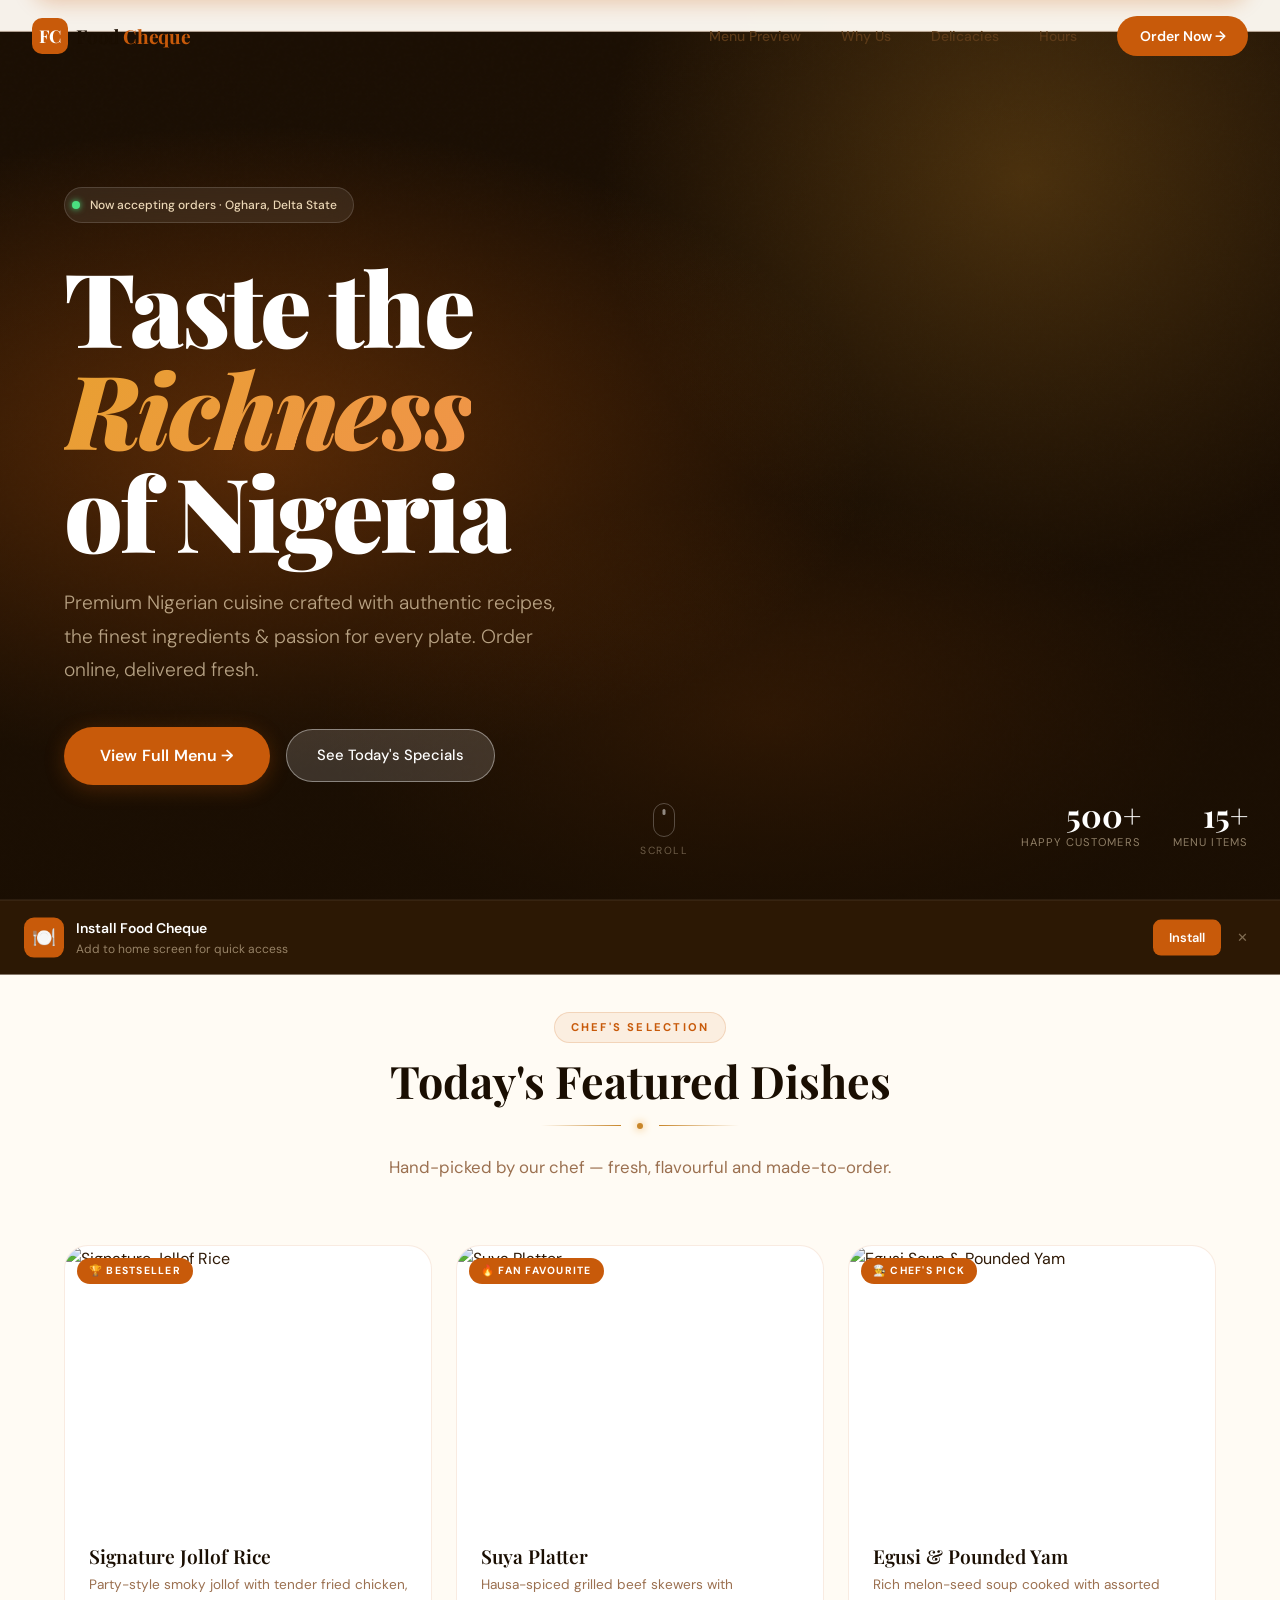
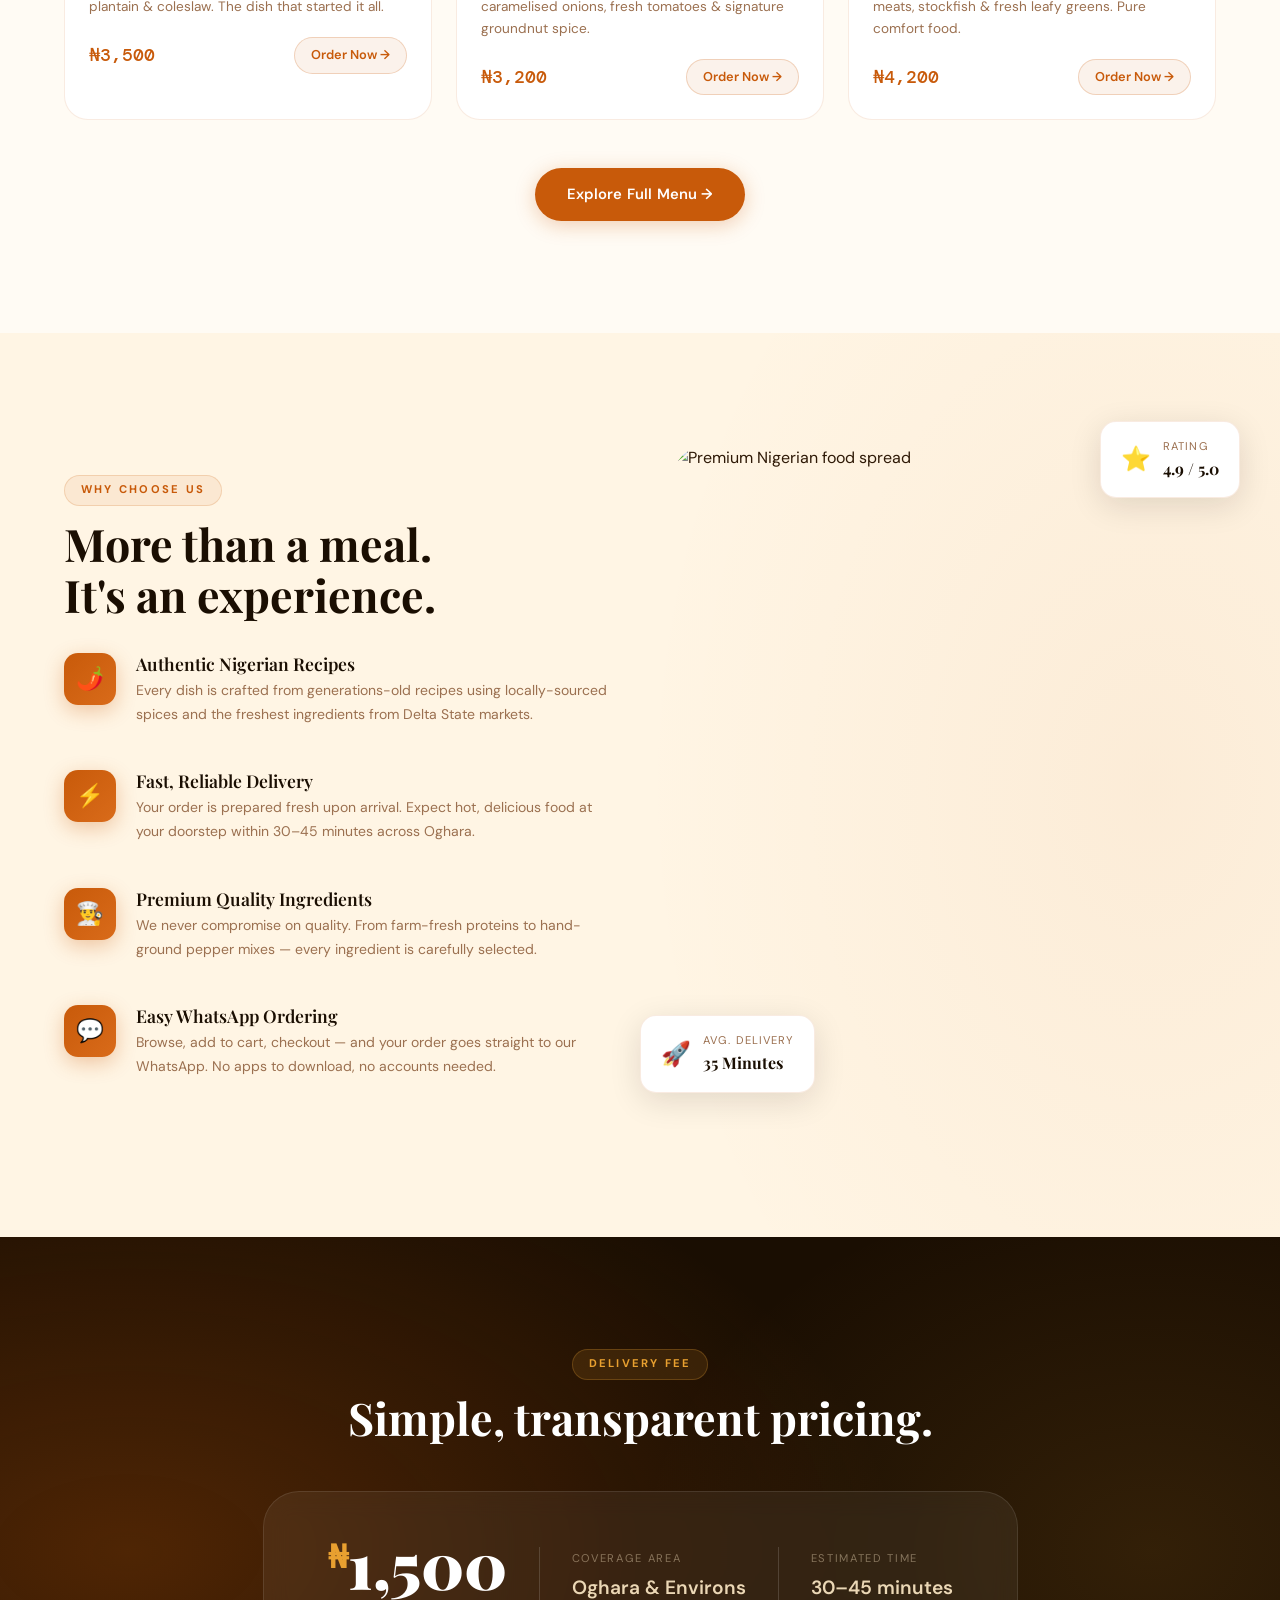
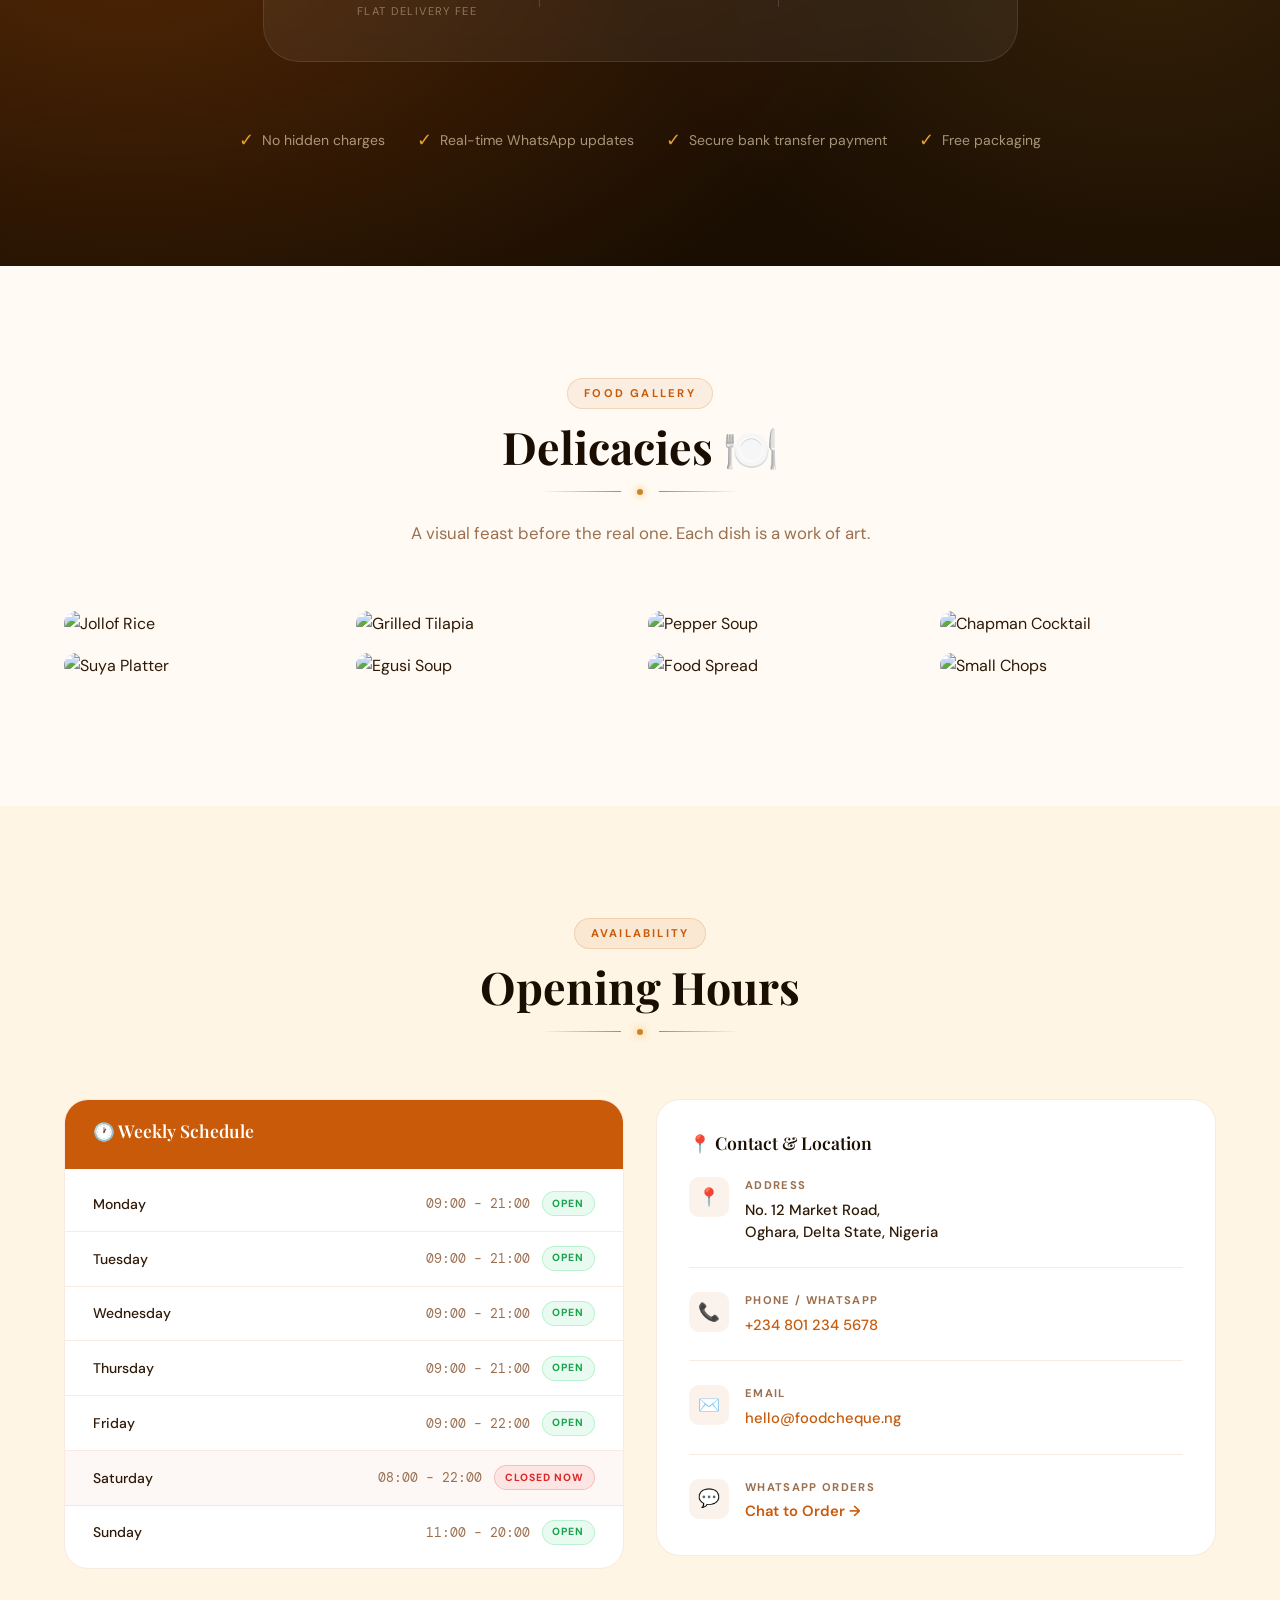
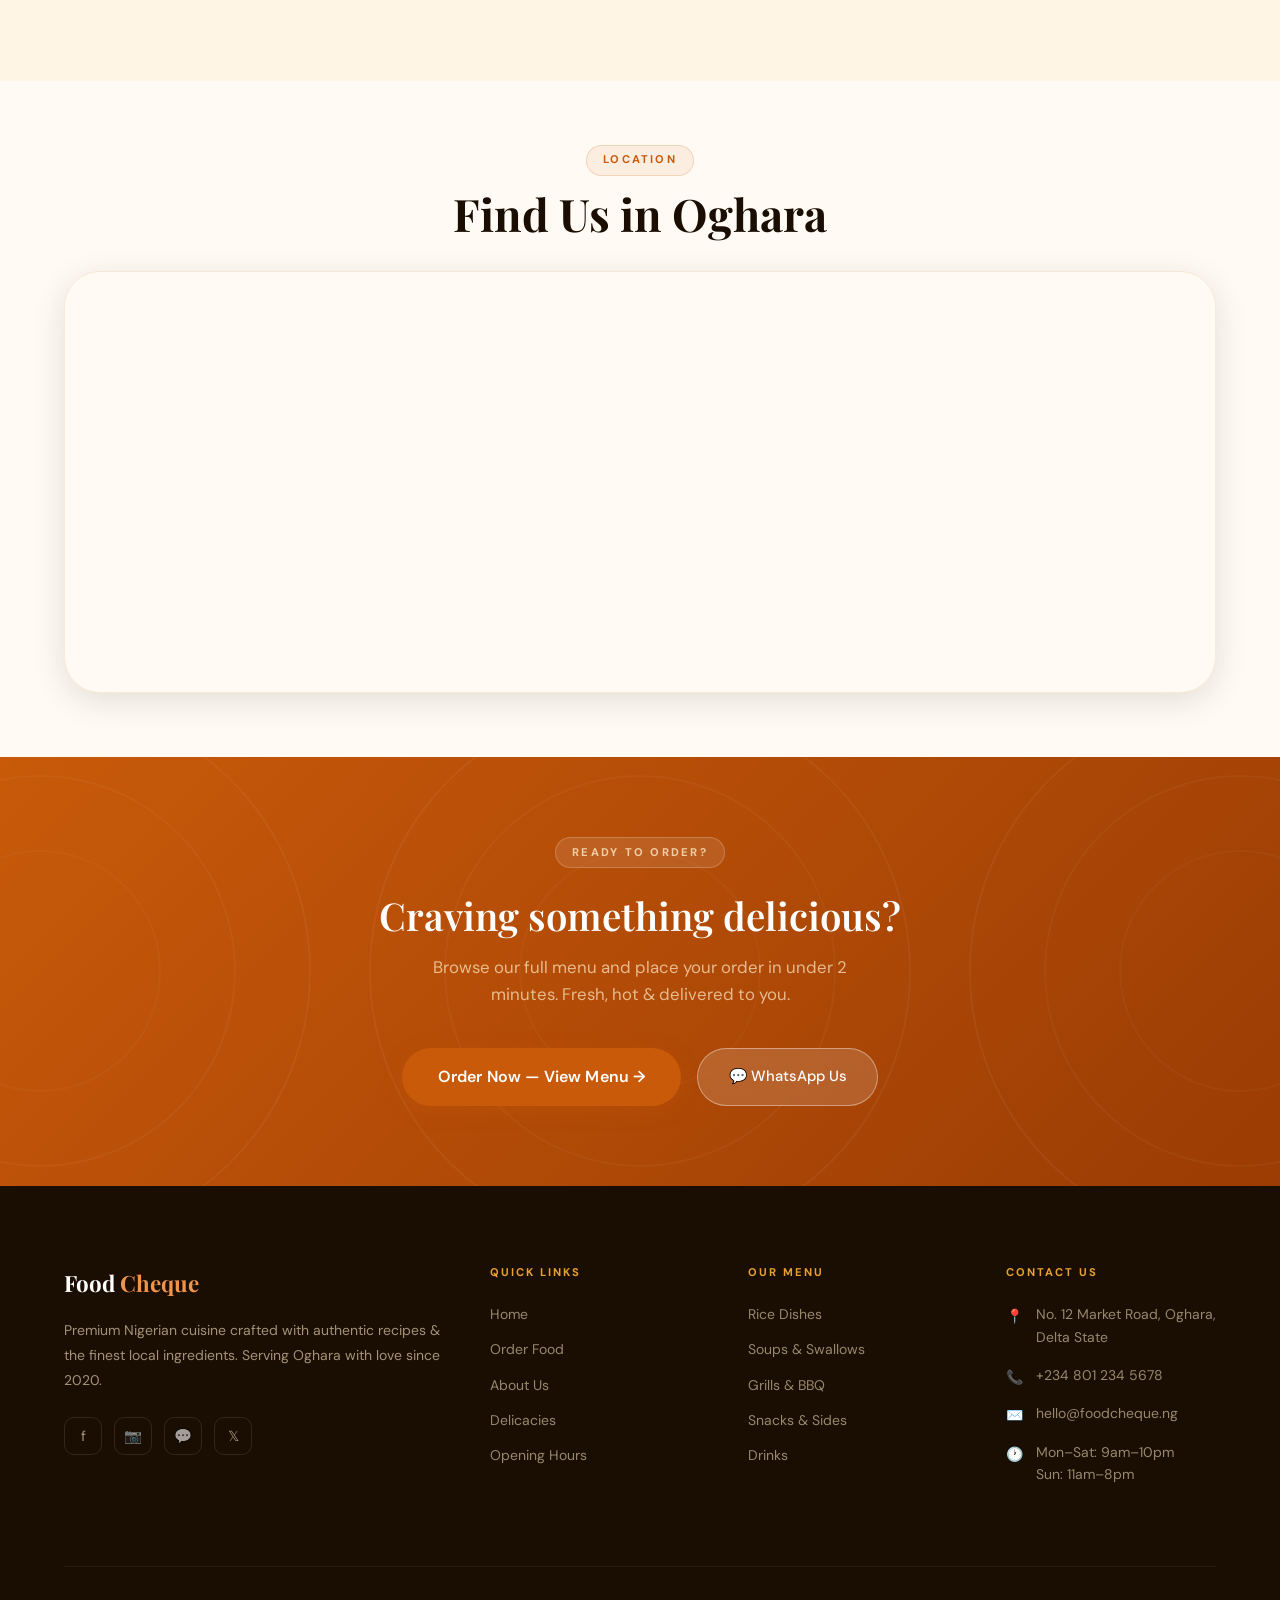
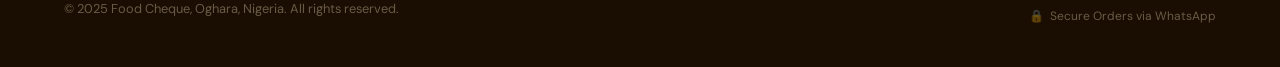
==== index.html @ d6837b49 "first commit" ====
<!DOCTYPE html>
<html lang="en">
<head>
  <meta charset="UTF-8" />
  <meta name="viewport" content="width=device-width, initial-scale=1.0" />
  <title>Food Cheque — Premium Nigerian Cuisine · Oghara</title>
  <meta name="description" content="Experience the finest Nigerian cuisine in Oghara. Order online and enjoy premium jollof rice, grilled tilapia, egusi soup & more delivered to your door." />
  <meta name="theme-color" content="#C85A0A" />
  <meta name="apple-mobile-web-app-capable" content="yes" />
  <meta name="apple-mobile-web-app-status-bar-style" content="black-translucent" />
  <meta name="apple-mobile-web-app-title" content="Food Cheque" />
  <link rel="apple-touch-icon" href="icons/icon-192.png" />
  <link rel="manifest" href="manifest.json" />

  <!-- Open Graph -->
  <meta property="og:title" content="Food Cheque — Premium Nigerian Cuisine" />
  <meta property="og:description" content="Oghara's finest restaurant. Premium meals, fast delivery." />
  <meta property="og:type" content="website" />
  <meta property="og:image" content="https://images.unsplash.com/photo-1604329760661-e71dc83f8f26?w=1200&q=80" />

  <!-- Bootstrap 5 -->
  <link rel="stylesheet" href="https://cdn.jsdelivr.net/npm/bootstrap@5.3.3/dist/css/bootstrap.min.css" />
  <!-- Custom Styles -->
  <link rel="stylesheet" href="css/style.css" />
</head>
<body>

<!-- ── Navigation ──────────────────────────────────────── -->
<nav class="navbar-fc" role="navigation" aria-label="Main navigation">
  <a href="index.html" class="nav-brand" aria-label="Food Cheque Home">
    <div class="nav-logo-mark">FC</div>
    <span class="nav-logo-text">Food <span>Cheque</span></span>
  </a>

  <div class="nav-links">
    <a href="#featured">Menu Preview</a>
    <a href="#why">Why Us</a>
    <a href="#delicacies">Delicacies</a>
    <a href="#hours">Hours</a>
    <a href="menu.html" class="nav-cta">Order Now →</a>
  </div>

  <button class="nav-toggle" id="navToggle" aria-label="Toggle menu" aria-expanded="false">
    <span></span><span></span><span></span>
  </button>
</nav>

<!-- Mobile Nav -->
<div class="nav-mobile" id="navMobile">
  <a href="#featured">Menu Preview</a>
  <a href="#why">Why Food Cheque</a>
  <a href="#delicacies">Delicacies</a>
  <a href="#hours">Hours & Contact</a>
  <a href="#map">Find Us</a>
  <a href="menu.html" class="btn-primary" style="text-align:center;justify-content:center;">Order Now →</a>
</div>

<!-- ── HERO ─────────────────────────────────────────────── -->
<header class="hero" id="hero" role="banner">
  <div class="hero-canvas">
    <div class="mesh-gradient"></div>
    <div class="hero-grain"></div>
    <div class="hero-overlay"></div>
  </div>

  <div class="hero-content container-fc" style="width:100%;">
    <span class="hero-badge">
      <span class="hero-badge-dot"></span>
      Now accepting orders · Oghara, Delta State
    </span>

    <h1 class="hero-title">
      Taste the<br />
      <em class="highlight">Richness</em><br />
      of Nigeria
    </h1>

    <p class="hero-subtitle">
      Premium Nigerian cuisine crafted with authentic recipes,
      the finest ingredients & passion for every plate.
      Order online, delivered fresh.
    </p>

    <div class="hero-actions">
      <a href="menu.html" class="btn-primary" style="font-size:1rem;padding:1rem 2.25rem;">
        View Full Menu →
      </a>
      <a href="#featured" class="btn-ghost">
        See Today's Specials
      </a>
    </div>
  </div>

  <div class="hero-stats">
    <div class="hero-stat">
      <div class="hero-stat-num">500+</div>
      <div class="hero-stat-label">Happy Customers</div>
    </div>
    <div class="hero-stat">
      <div class="hero-stat-num">15+</div>
      <div class="hero-stat-label">Menu Items</div>
    </div>
  </div>

  <div class="hero-scroll-indicator">
    <div class="scroll-mouse"></div>
    <span>Scroll</span>
  </div>
</header>

<!-- ── FEATURED MEALS ────────────────────────────────────── -->
<section class="section featured-section" id="featured">
  <div class="container-fc">
    <div class="section-header">
      <span class="section-label reveal">Chef's Selection</span>
      <h2 class="section-title reveal reveal-delay-1">Today's Featured Dishes</h2>
      <div class="ornament-divider reveal reveal-delay-2"><div class="ornament-dot"></div></div>
      <p class="section-subtitle reveal reveal-delay-3">Hand-picked by our chef — fresh, flavourful and made-to-order.</p>
    </div>

    <div class="featured-grid">
      <!-- Card 1 -->
      <article class="featured-card reveal">
        <div class="featured-img-wrap">
          <img src="https://images.unsplash.com/photo-1604329760661-e71dc83f8f26?w=700&q=80"
               alt="Signature Jollof Rice" loading="lazy" />
          <span class="featured-badge">🏆 Bestseller</span>
        </div>
        <div class="featured-content">
          <h3 class="featured-name">Signature Jollof Rice</h3>
          <p class="featured-desc">Party-style smoky jollof with tender fried chicken, plantain & coleslaw. The dish that started it all.</p>
          <div class="featured-footer">
            <span class="featured-price">₦3,500</span>
            <a href="menu.html" class="featured-order-btn">Order Now →</a>
          </div>
        </div>
      </article>

      <!-- Card 2 -->
      <article class="featured-card reveal reveal-delay-1">
        <div class="featured-img-wrap">
          <img src="https://images.unsplash.com/photo-1555939594-58d7cb561ad1?w=700&q=80"
               alt="Suya Platter" loading="lazy" />
          <span class="featured-badge">🔥 Fan Favourite</span>
        </div>
        <div class="featured-content">
          <h3 class="featured-name">Suya Platter</h3>
          <p class="featured-desc">Hausa-spiced grilled beef skewers with caramelised onions, fresh tomatoes & signature groundnut spice.</p>
          <div class="featured-footer">
            <span class="featured-price">₦3,200</span>
            <a href="menu.html" class="featured-order-btn">Order Now →</a>
          </div>
        </div>
      </article>

      <!-- Card 3 -->
      <article class="featured-card reveal reveal-delay-2">
        <div class="featured-img-wrap">
          <img src="https://images.unsplash.com/photo-1547592166-23ac45744acd?w=700&q=80"
               alt="Egusi Soup & Pounded Yam" loading="lazy" />
          <span class="featured-badge">👨‍🍳 Chef's Pick</span>
        </div>
        <div class="featured-content">
          <h3 class="featured-name">Egusi & Pounded Yam</h3>
          <p class="featured-desc">Rich melon-seed soup cooked with assorted meats, stockfish & fresh leafy greens. Pure comfort food.</p>
          <div class="featured-footer">
            <span class="featured-price">₦4,200</span>
            <a href="menu.html" class="featured-order-btn">Order Now →</a>
          </div>
        </div>
      </article>
    </div>

    <div class="text-center mt-5 reveal">
      <a href="menu.html" class="btn-primary">
        Explore Full Menu →
      </a>
    </div>
  </div>
</section>

<!-- ── WHY FOOD CHEQUE ────────────────────────────────────── -->
<section class="section why-section" id="why">
  <div class="container-fc">
    <div class="why-grid">
      <div>
        <span class="section-label reveal">Why Choose Us</span>
        <h2 class="section-title reveal reveal-delay-1" style="text-align:left;margin-bottom:2rem;">
          More than a meal.<br />It's an experience.
        </h2>

        <div class="why-features">
          <div class="why-feature reveal reveal-delay-1">
            <div class="why-icon-wrap">🌶️</div>
            <div class="why-feature-content">
              <h4>Authentic Nigerian Recipes</h4>
              <p>Every dish is crafted from generations-old recipes using locally-sourced spices and the freshest ingredients from Delta State markets.</p>
            </div>
          </div>

          <div class="why-feature reveal reveal-delay-2">
            <div class="why-icon-wrap">⚡</div>
            <div class="why-feature-content">
              <h4>Fast, Reliable Delivery</h4>
              <p>Your order is prepared fresh upon arrival. Expect hot, delicious food at your doorstep within 30–45 minutes across Oghara.</p>
            </div>
          </div>

          <div class="why-feature reveal reveal-delay-3">
            <div class="why-icon-wrap">👨‍🍳</div>
            <div class="why-feature-content">
              <h4>Premium Quality Ingredients</h4>
              <p>We never compromise on quality. From farm-fresh proteins to hand-ground pepper mixes — every ingredient is carefully selected.</p>
            </div>
          </div>

          <div class="why-feature reveal reveal-delay-4">
            <div class="why-icon-wrap">💬</div>
            <div class="why-feature-content">
              <h4>Easy WhatsApp Ordering</h4>
              <p>Browse, add to cart, checkout — and your order goes straight to our WhatsApp. No apps to download, no accounts needed.</p>
            </div>
          </div>
        </div>
      </div>

      <div class="why-visual reveal reveal-delay-2">
        <div class="why-main-img">
          <img src="https://images.unsplash.com/photo-1567620905732-2d1ec7ab7445?w=700&q=80"
               alt="Premium Nigerian food spread" loading="lazy" />
        </div>
        <div class="why-float-card why-float-card-1">
          <div class="wfc-emoji">⭐</div>
          <div>
            <div class="wfc-label">Rating</div>
            <div class="wfc-value">4.9 / 5.0</div>
          </div>
        </div>
        <div class="why-float-card why-float-card-2">
          <div class="wfc-emoji">🚀</div>
          <div>
            <div class="wfc-label">Avg. Delivery</div>
            <div class="wfc-value">35 Minutes</div>
          </div>
        </div>
      </div>
    </div>
  </div>
</section>

<!-- ── DELIVERY INFO ──────────────────────────────────────── -->
<section class="section delivery-section" id="delivery">
  <div class="container-fc delivery-inner">
    <span class="section-label reveal" style="color:var(--amber);background:rgba(232,160,48,0.12);border-color:rgba(232,160,48,0.25);">Delivery Fee</span>
    <h2 class="section-title reveal reveal-delay-1" style="color:white;text-align:center;">Simple, transparent pricing.</h2>

    <div class="delivery-price-display reveal reveal-delay-2">
      <div>
        <div class="delivery-amount"><span>₦</span>1,500</div>
        <div style="font-size:0.7rem;color:rgba(255,235,200,0.4);letter-spacing:0.12em;text-transform:uppercase;margin-top:0.4rem;">Flat Delivery Fee</div>
      </div>
      <div class="delivery-divider"></div>
      <div class="delivery-info-text">
        <div class="d-label">Coverage Area</div>
        <div class="d-value">Oghara & Environs</div>
      </div>
      <div class="delivery-divider"></div>
      <div class="delivery-info-text">
        <div class="d-label">Estimated Time</div>
        <div class="d-value">30–45 minutes</div>
      </div>
    </div>

    <div class="delivery-perks reveal reveal-delay-3">
      <div class="delivery-perk"><span class="delivery-perk-icon">✓</span> No hidden charges</div>
      <div class="delivery-perk"><span class="delivery-perk-icon">✓</span> Real-time WhatsApp updates</div>
      <div class="delivery-perk"><span class="delivery-perk-icon">✓</span> Secure bank transfer payment</div>
      <div class="delivery-perk"><span class="delivery-perk-icon">✓</span> Free packaging</div>
    </div>
  </div>
</section>

<!-- ── DELICACIES (Gallery) ───────────────────────────────── -->
<section class="section gallery-section" id="delicacies">
  <div class="container-fc">
    <div class="section-header">
      <span class="section-label reveal">Food Gallery</span>
      <h2 class="section-title reveal reveal-delay-1">Delicacies 🍽️</h2>
      <div class="ornament-divider reveal reveal-delay-2"><div class="ornament-dot"></div></div>
      <p class="section-subtitle reveal reveal-delay-3">A visual feast before the real one. Each dish is a work of art.</p>
    </div>

    <div class="gallery-masonry reveal">
      <div class="gallery-item">
        <img src="https://images.unsplash.com/photo-1604329760661-e71dc83f8f26?w=500&q=80"
             alt="Jollof Rice" loading="lazy" />
        <div class="gallery-overlay"><span class="gallery-item-label">Jollof Rice</span></div>
      </div>
      <div class="gallery-item">
        <img src="https://images.unsplash.com/photo-1555939594-58d7cb561ad1?w=500&q=80"
             alt="Suya Platter" loading="lazy" />
        <div class="gallery-overlay"><span class="gallery-item-label">Suya Platter</span></div>
      </div>
      <div class="gallery-item">
        <img src="https://images.unsplash.com/photo-1519708227418-c8fd9a32b7a2?w=500&q=80"
             alt="Grilled Tilapia" loading="lazy" />
        <div class="gallery-overlay"><span class="gallery-item-label">Grilled Tilapia</span></div>
      </div>
      <div class="gallery-item">
        <img src="https://images.unsplash.com/photo-1547592166-23ac45744acd?w=500&q=80"
             alt="Egusi Soup" loading="lazy" />
        <div class="gallery-overlay"><span class="gallery-item-label">Egusi Soup</span></div>
      </div>
      <div class="gallery-item">
        <img src="https://images.unsplash.com/photo-1504674900247-0877df9cc836?w=500&q=80"
             alt="Pepper Soup" loading="lazy" />
        <div class="gallery-overlay"><span class="gallery-item-label">Catfish Pepper Soup</span></div>
      </div>
      <div class="gallery-item">
        <img src="https://images.unsplash.com/photo-1567620905732-2d1ec7ab7445?w=500&q=80"
             alt="Food Spread" loading="lazy" />
        <div class="gallery-overlay"><span class="gallery-item-label">Feast Spread</span></div>
      </div>
      <div class="gallery-item">
        <img src="https://images.unsplash.com/photo-1544145945-f90425340c7e?w=500&q=80"
             alt="Chapman Cocktail" loading="lazy" />
        <div class="gallery-overlay"><span class="gallery-item-label">Chapman Cocktail</span></div>
      </div>
      <div class="gallery-item">
        <img src="https://images.unsplash.com/photo-1601050690597-df0568f70950?w=500&q=80"
             alt="Small Chops" loading="lazy" />
        <div class="gallery-overlay"><span class="gallery-item-label">Small Chops Platter</span></div>
      </div>
    </div>
  </div>
</section>

<!-- ── HOURS & CONTACT ────────────────────────────────────── -->
<section class="section hours-section" id="hours">
  <div class="container-fc">
    <div class="section-header">
      <span class="section-label reveal">Availability</span>
      <h2 class="section-title reveal reveal-delay-1">Opening Hours</h2>
      <div class="ornament-divider reveal reveal-delay-2"><div class="ornament-dot"></div></div>
    </div>

    <div class="hours-grid">
      <div class="reveal">
        <div class="hours-card">
          <div class="hours-card-header">
            <h3 class="hours-card-title">🕐 Weekly Schedule</h3>
          </div>
          <div class="hours-list">
            <div class="hours-row" id="row-mon">
              <span class="hours-day">Monday</span>
              <div style="display:flex;gap:0.75rem;align-items:center;">
                <span class="hours-time">09:00 – 21:00</span>
                <span class="hours-badge">Open</span>
              </div>
            </div>
            <div class="hours-row" id="row-tue">
              <span class="hours-day">Tuesday</span>
              <div style="display:flex;gap:0.75rem;align-items:center;">
                <span class="hours-time">09:00 – 21:00</span>
                <span class="hours-badge">Open</span>
              </div>
            </div>
            <div class="hours-row" id="row-wed">
              <span class="hours-day">Wednesday</span>
              <div style="display:flex;gap:0.75rem;align-items:center;">
                <span class="hours-time">09:00 – 21:00</span>
                <span class="hours-badge">Open</span>
              </div>
            </div>
            <div class="hours-row" id="row-thu">
              <span class="hours-day">Thursday</span>
              <div style="display:flex;gap:0.75rem;align-items:center;">
                <span class="hours-time">09:00 – 21:00</span>
                <span class="hours-badge">Open</span>
              </div>
            </div>
            <div class="hours-row" id="row-fri">
              <span class="hours-day">Friday</span>
              <div style="display:flex;gap:0.75rem;align-items:center;">
                <span class="hours-time">09:00 – 22:00</span>
                <span class="hours-badge">Open</span>
              </div>
            </div>
            <div class="hours-row" id="row-sat">
              <span class="hours-day">Saturday</span>
              <div style="display:flex;gap:0.75rem;align-items:center;">
                <span class="hours-time">08:00 – 22:00</span>
                <span class="hours-badge">Open</span>
              </div>
            </div>
            <div class="hours-row" id="row-sun">
              <span class="hours-day">Sunday</span>
              <div style="display:flex;gap:0.75rem;align-items:center;">
                <span class="hours-time">11:00 – 20:00</span>
                <span class="hours-badge">Open</span>
              </div>
            </div>
          </div>
        </div>
      </div>

      <div class="reveal reveal-delay-1">
        <div class="contact-card">
          <h3 class="hours-card-title" style="font-family:var(--font-display);font-size:1.1rem;color:var(--dark);margin-bottom:1.5rem;">📍 Contact & Location</h3>

          <div class="contact-item">
            <div class="contact-icon">📍</div>
            <div>
              <div class="contact-label">Address</div>
              <div class="contact-value">No. 12 Market Road,<br />Oghara, Delta State, Nigeria</div>
            </div>
          </div>

          <div class="contact-item">
            <div class="contact-icon">📞</div>
            <div>
              <div class="contact-label">Phone / WhatsApp</div>
              <div class="contact-value">
                <a href="tel:+2348012345678" style="color:var(--primary);">+234 801 234 5678</a>
              </div>
            </div>
          </div>

          <div class="contact-item">
            <div class="contact-icon">✉️</div>
            <div>
              <div class="contact-label">Email</div>
              <div class="contact-value">
                <a href="mailto:hello@foodcheque.ng" style="color:var(--primary);">hello@foodcheque.ng</a>
              </div>
            </div>
          </div>

          <div class="contact-item">
            <div class="contact-icon">💬</div>
            <div>
              <div class="contact-label">WhatsApp Orders</div>
              <div class="contact-value">
                <a href="https://wa.me/2348012345678" target="_blank" rel="noopener"
                   style="color:var(--primary);font-weight:600;">Chat to Order →</a>
              </div>
            </div>
          </div>
        </div>
      </div>
    </div>
  </div>
</section>

<!-- ── MAP ───────────────────────────────────────────────── -->
<section class="section-sm map-section" id="map">
  <div class="container-fc">
    <div class="section-header" style="margin-bottom:2rem;">
      <span class="section-label reveal">Location</span>
      <h2 class="section-title reveal reveal-delay-1">Find Us in Oghara</h2>
    </div>
    <div class="map-container reveal">
      <iframe
        src="https://www.google.com/maps/embed?pb=!1m18!1m12!1m3!1d15867.254!2d5.7460!3d5.6370!2m3!1f0!2f0!3f0!3m2!1i1024!2i768!4f13.1!3m3!1m2!1s0x1040e7f4e8c9c085%3A0x3b7e02c2e56e92d4!2sOghara%2C%20Delta%20State!5e0!3m2!1sen!2sng!4v1700000000000"
        allowfullscreen=""
        loading="lazy"
        referrerpolicy="no-referrer-when-downgrade"
        title="Food Cheque Location - Oghara, Delta State"
        aria-label="Google Maps showing Food Cheque location in Oghara">
      </iframe>
    </div>
  </div>
</section>

<!-- ── CTA SECTION ────────────────────────────────────────── -->
<section class="cta-section">
  <div class="cta-inner">
    <span class="section-label reveal" style="color:rgba(255,235,200,0.8);background:rgba(255,255,255,0.1);border-color:rgba(255,255,255,0.2);">Ready to Order?</span>
    <h2 class="display-md reveal reveal-delay-1" style="margin-top:0.75rem;">Craving something delicious?</h2>
    <p class="reveal reveal-delay-2">Browse our full menu and place your order in under 2 minutes. Fresh, hot & delivered to you.</p>
    <div class="reveal reveal-delay-3" style="display:flex;gap:1rem;justify-content:center;flex-wrap:wrap;">
      <a href="menu.html" class="btn-primary" style="font-size:1rem;padding:1rem 2.25rem;">
        Order Now — View Menu →
      </a>
      <a href="https://wa.me/2348012345678" target="_blank" rel="noopener" class="btn-ghost">
        💬 WhatsApp Us
      </a>
    </div>
  </div>
</section>

<!-- ── FOOTER ─────────────────────────────────────────────── -->
<footer class="footer">
  <div class="container-fc">
    <div class="footer-grid">
      <!-- Brand -->
      <div>
        <div class="footer-brand-text">Food <span>Cheque</span></div>
        <p class="footer-desc">Premium Nigerian cuisine crafted with authentic recipes & the finest local ingredients. Serving Oghara with love since 2020.</p>
        <div class="footer-socials">
          <a href="#" class="footer-social-link" aria-label="Facebook">f</a>
          <a href="#" class="footer-social-link" aria-label="Instagram">📷</a>
          <a href="https://wa.me/2348012345678" class="footer-social-link" aria-label="WhatsApp">💬</a>
          <a href="#" class="footer-social-link" aria-label="Twitter">𝕏</a>
        </div>
      </div>

      <!-- Quick Links -->
      <div>
        <h4 class="footer-heading">Quick Links</h4>
        <nav class="footer-links">
          <a href="index.html">Home</a>
          <a href="menu.html">Order Food</a>
          <a href="#why">About Us</a>
          <a href="#delicacies">Delicacies</a>
          <a href="#hours">Opening Hours</a>
        </nav>
      </div>

      <!-- Menu -->
      <div>
        <h4 class="footer-heading">Our Menu</h4>
        <nav class="footer-links">
          <a href="menu.html?cat=rice">Rice Dishes</a>
          <a href="menu.html?cat=soups">Soups & Swallows</a>
          <a href="menu.html?cat=grills">Grills & BBQ</a>
          <a href="menu.html?cat=snacks">Snacks & Sides</a>
          <a href="menu.html?cat=drinks">Drinks</a>
        </nav>
      </div>

      <!-- Contact -->
      <div>
        <h4 class="footer-heading">Contact Us</h4>
        <div class="footer-contact-item">
          <span class="footer-contact-icon">📍</span>
          <span>No. 12 Market Road, Oghara, Delta State</span>
        </div>
        <div class="footer-contact-item">
          <span class="footer-contact-icon">📞</span>
          <a href="tel:+2348012345678" style="color:rgba(255,235,200,0.55);">+234 801 234 5678</a>
        </div>
        <div class="footer-contact-item">
          <span class="footer-contact-icon">✉️</span>
          <a href="mailto:hello@foodcheque.ng" style="color:rgba(255,235,200,0.55);">hello@foodcheque.ng</a>
        </div>
        <div class="footer-contact-item">
          <span class="footer-contact-icon">🕐</span>
          <span>Mon–Sat: 9am–10pm<br/>Sun: 11am–8pm</span>
        </div>
      </div>
    </div>

    <div class="footer-bottom">
      <p class="footer-copy">© 2025 Food Cheque, Oghara, Nigeria. All rights reserved.</p>
      <div class="footer-badge">
        <span>🔒</span> Secure Orders via WhatsApp
      </div>
    </div>
  </div>
</footer>

<!-- ── PWA Install Banner ─────────────────────────────────── -->
<div class="install-banner" id="installBanner" role="banner" aria-label="Install App">
  <div class="install-banner-content">
    <div class="install-icon">🍽️</div>
    <div>
      <div class="install-title">Install Food Cheque</div>
      <div class="install-sub">Add to home screen for quick access</div>
    </div>
  </div>
  <div class="install-actions">
    <button class="install-btn" id="installBtn">Install</button>
    <button class="install-dismiss" id="dismissInstall" aria-label="Dismiss">✕</button>
  </div>
</div>

<!-- ── Scripts ────────────────────────────────────────────── -->
<script src="https://cdn.jsdelivr.net/npm/bootstrap@5.3.3/dist/js/bootstrap.bundle.min.js"></script>
<script src="js/script.js"></script>
<script>
// ── Highlight today in hours ──────────────────────────────
(function() {
  const days = ['sun','mon','tue','wed','thu','fri','sat'];
  const today = days[new Date().getDay()];
  const row = document.getElementById('row-' + today);
  if (row) {
    row.classList.add('today');
    const badge = row.querySelector('.hours-badge');
    if (badge) {
      // Check if currently open (rough check)
      const h = new Date().getHours();
      const isOpen = today !== 'sun' ? (h >= 9 && h < 22) : (h >= 11 && h < 20);
      badge.textContent = isOpen ? 'Open Now' : 'Closed Now';
      if (!isOpen) badge.classList.add('closed');
    }
  }
})();
</script>
</body>
</html>
---- css/style.css ----
/* ============================================================
   FOOD CHEQUE — Premium Design System
   ============================================================ */

@import url('https://fonts.googleapis.com/css2?family=Playfair+Display:ital,wght@0,400;0,500;0,600;0,700;0,900;1,400;1,600&family=DM+Sans:ital,opsz,wght@0,9..40,300;0,9..40,400;0,9..40,500;0,9..40,600;1,9..40,300&family=DM+Mono:wght@400;500&display=swap');

/* ── CSS Variables ── */
:root {
  --primary:       #C85A0A;
  --primary-h:     #D96B1A;
  --primary-light: #F0944A;
  --amber:         #E8A030;
  --gold:          #C8862A;
  --cream:         #FFFBF4;
  --cream-2:       #FFF5E4;
  --cream-3:       #FFECD0;
  --dark:          #1A0E02;
  --dark-2:        #2C1804;
  --dark-3:        #3D2308;
  --text:          #2E1906;
  --text-2:        #5C3A18;
  --text-muted:    #9B7050;
  --border:        rgba(200, 90, 10, 0.12);
  --border-2:      rgba(200, 90, 10, 0.22);
  --glass-bg:      rgba(255, 251, 244, 0.72);
  --glass-border:  rgba(255, 255, 255, 0.5);
  --shadow-sm:     0 4px 16px rgba(26, 14, 2, 0.08);
  --shadow-md:     0 8px 32px rgba(26, 14, 2, 0.12);
  --shadow-lg:     0 24px 64px rgba(26, 14, 2, 0.16);
  --shadow-warm:   0 12px 40px rgba(200, 90, 10, 0.18);
  --radius-sm:     8px;
  --radius-md:     16px;
  --radius-lg:     24px;
  --radius-xl:     36px;
  --transition:    0.35s cubic-bezier(0.4, 0, 0.2, 1);
  --transition-fast: 0.18s cubic-bezier(0.4, 0, 0.2, 1);
  --font-display:  'Playfair Display', Georgia, serif;
  --font-body:     'DM Sans', -apple-system, sans-serif;
  --font-mono:     'DM Mono', monospace;
}

/* ── Reset & Base ── */
*, *::before, *::after { box-sizing: border-box; margin: 0; padding: 0; }

html {
  scroll-behavior: smooth;
  -webkit-text-size-adjust: 100%;
}

body {
  font-family: var(--font-body);
  background: var(--cream);
  color: var(--text);
  line-height: 1.6;
  overflow-x: hidden;
  -webkit-font-smoothing: antialiased;
  -moz-osx-font-smoothing: grayscale;
}

img { display: block; max-width: 100%; }
a { text-decoration: none; color: inherit; }
ul { list-style: none; }
button { cursor: pointer; font-family: var(--font-body); border: none; background: none; }
input, textarea, select { font-family: var(--font-body); }

/* ── Typography Scale ── */
.display-hero {
  font-family: var(--font-display);
  font-size: clamp(3rem, 7vw, 6.5rem);
  font-weight: 900;
  line-height: 1.05;
  letter-spacing: -0.02em;
}

.display-lg {
  font-family: var(--font-display);
  font-size: clamp(2.2rem, 4.5vw, 4rem);
  font-weight: 700;
  line-height: 1.1;
  letter-spacing: -0.01em;
}

.display-md {
  font-family: var(--font-display);
  font-size: clamp(1.6rem, 3vw, 2.6rem);
  font-weight: 600;
  line-height: 1.2;
}

.display-sm {
  font-family: var(--font-display);
  font-size: clamp(1.2rem, 2vw, 1.8rem);
  font-weight: 500;
  line-height: 1.3;
}

.text-label {
  font-family: var(--font-body);
  font-size: 0.7rem;
  font-weight: 600;
  letter-spacing: 0.18em;
  text-transform: uppercase;
}

/* ── Navigation ── */
.navbar-fc {
  position: fixed;
  top: 0; left: 0; right: 0;
  z-index: 1000;
  padding: 0 2rem;
  height: 72px;
  display: flex;
  align-items: center;
  justify-content: space-between;
  transition: var(--transition);
  will-change: background, backdrop-filter;
}

.navbar-fc.scrolled {
  background: rgba(255, 251, 244, 0.88);
  backdrop-filter: blur(20px) saturate(180%);
  -webkit-backdrop-filter: blur(20px) saturate(180%);
  border-bottom: 1px solid var(--border);
  box-shadow: var(--shadow-sm);
}

.nav-brand {
  display: flex;
  align-items: center;
  gap: 0.5rem;
}

.nav-logo-mark {
  width: 36px; height: 36px;
  background: var(--primary);
  border-radius: 10px;
  display: flex;
  align-items: center;
  justify-content: center;
  font-family: var(--font-display);
  font-weight: 700;
  font-size: 1.1rem;
  color: white;
  letter-spacing: -0.02em;
}

.nav-logo-text {
  font-family: var(--font-display);
  font-weight: 700;
  font-size: 1.2rem;
  color: var(--dark);
  letter-spacing: -0.01em;
}

.nav-logo-text span {
  color: var(--primary);
}

.nav-links {
  display: flex;
  align-items: center;
  gap: 2.5rem;
}

.nav-links a {
  font-size: 0.875rem;
  font-weight: 500;
  color: var(--text-2);
  transition: color var(--transition-fast);
  position: relative;
}

.nav-links a::after {
  content: '';
  position: absolute;
  bottom: -3px; left: 0;
  width: 0; height: 1.5px;
  background: var(--primary);
  transition: width var(--transition-fast);
}

.nav-links a:hover { color: var(--primary); }
.nav-links a:hover::after { width: 100%; }

.nav-cta {
  background: var(--primary);
  color: white !important;
  padding: 0.55rem 1.4rem;
  border-radius: 100px;
  font-weight: 600 !important;
  transition: var(--transition-fast) !important;
}

.nav-cta:hover {
  background: var(--primary-h) !important;
  transform: translateY(-1px);
  box-shadow: var(--shadow-warm) !important;
}

.nav-cta::after { display: none !important; }

.nav-toggle {
  display: none;
  flex-direction: column;
  gap: 5px;
  padding: 6px;
  border-radius: 8px;
  cursor: pointer;
}

.nav-toggle span {
  display: block;
  width: 22px; height: 2px;
  background: var(--dark);
  border-radius: 2px;
  transition: var(--transition-fast);
}

.nav-toggle.open span:nth-child(1) { transform: translateY(7px) rotate(45deg); }
.nav-toggle.open span:nth-child(2) { opacity: 0; transform: scaleX(0); }
.nav-toggle.open span:nth-child(3) { transform: translateY(-7px) rotate(-45deg); }

.nav-mobile {
  position: fixed;
  top: 72px; left: 0; right: 0;
  background: rgba(255, 251, 244, 0.96);
  backdrop-filter: blur(20px);
  -webkit-backdrop-filter: blur(20px);
  padding: 1.5rem 2rem 2rem;
  border-bottom: 1px solid var(--border);
  display: flex;
  flex-direction: column;
  gap: 1.2rem;
  transform: translateY(-110%);
  transition: transform var(--transition);
  z-index: 999;
}

.nav-mobile.open { transform: translateY(0); }
.nav-mobile a {
  font-size: 1rem;
  font-weight: 500;
  color: var(--text);
  padding: 0.5rem 0;
  border-bottom: 1px solid var(--border);
}

/* ── Buttons ── */
.btn-primary {
  display: inline-flex;
  align-items: center;
  gap: 0.5rem;
  background: var(--primary);
  color: white;
  padding: 0.9rem 2rem;
  border-radius: 100px;
  font-size: 0.925rem;
  font-weight: 600;
  letter-spacing: 0.01em;
  transition: var(--transition);
  box-shadow: 0 4px 20px rgba(200, 90, 10, 0.28);
  position: relative;
  overflow: hidden;
}

.btn-primary::before {
  content: '';
  position: absolute;
  inset: 0;
  background: linear-gradient(135deg, rgba(255,255,255,0.15) 0%, transparent 60%);
  opacity: 0;
  transition: opacity var(--transition-fast);
}

.btn-primary:hover {
  background: var(--primary-h);
  transform: translateY(-2px);
  box-shadow: 0 8px 32px rgba(200, 90, 10, 0.38);
}

.btn-primary:hover::before { opacity: 1; }
.btn-primary:active { transform: translateY(0) scale(0.98); }

.btn-outline {
  display: inline-flex;
  align-items: center;
  gap: 0.5rem;
  background: transparent;
  color: var(--primary);
  padding: 0.85rem 1.9rem;
  border-radius: 100px;
  border: 1.5px solid var(--primary);
  font-size: 0.925rem;
  font-weight: 600;
  transition: var(--transition);
}

.btn-outline:hover {
  background: var(--primary);
  color: white;
  box-shadow: var(--shadow-warm);
  transform: translateY(-2px);
}

.btn-outline:active { transform: translateY(0) scale(0.98); }

.btn-ghost {
  display: inline-flex;
  align-items: center;
  gap: 0.5rem;
  background: rgba(255,255,255,0.15);
  color: white;
  padding: 0.85rem 1.9rem;
  border-radius: 100px;
  border: 1.5px solid rgba(255,255,255,0.4);
  font-size: 0.925rem;
  font-weight: 500;
  transition: var(--transition);
  backdrop-filter: blur(8px);
}

.btn-ghost:hover {
  background: rgba(255,255,255,0.25);
  border-color: rgba(255,255,255,0.7);
  transform: translateY(-2px);
}

/* ── Scroll Reveal ── */
.reveal {
  opacity: 0;
  transform: translateY(32px);
  transition: opacity 0.7s cubic-bezier(0.4, 0, 0.2, 1),
              transform 0.7s cubic-bezier(0.4, 0, 0.2, 1);
}

.reveal.revealed { opacity: 1; transform: translateY(0); }
.reveal-delay-1 { transition-delay: 0.1s; }
.reveal-delay-2 { transition-delay: 0.2s; }
.reveal-delay-3 { transition-delay: 0.3s; }
.reveal-delay-4 { transition-delay: 0.4s; }
.reveal-delay-5 { transition-delay: 0.5s; }

/* ── Section Layout ── */
.section {
  padding: 7rem 0;
}

.section-sm { padding: 4rem 0; }

.container-fc {
  max-width: 1200px;
  margin: 0 auto;
  padding: 0 1.5rem;
}

.section-header {
  text-align: center;
  margin-bottom: 4rem;
}

.section-label {
  display: inline-block;
  color: var(--primary);
  font-size: 0.7rem;
  font-weight: 700;
  letter-spacing: 0.2em;
  text-transform: uppercase;
  margin-bottom: 0.75rem;
  padding: 0.35rem 1rem;
  background: rgba(200, 90, 10, 0.08);
  border-radius: 100px;
  border: 1px solid rgba(200, 90, 10, 0.18);
}

.section-title {
  font-family: var(--font-display);
  font-size: clamp(1.8rem, 3.5vw, 3rem);
  font-weight: 700;
  color: var(--dark);
  line-height: 1.15;
  margin-bottom: 1rem;
}

.section-subtitle {
  font-size: 1.05rem;
  color: var(--text-muted);
  max-width: 520px;
  margin: 0 auto;
  line-height: 1.7;
}

/* ── Divider ── */
.ornament-divider {
  display: flex;
  align-items: center;
  gap: 1rem;
  margin: 0.5rem 0 1.5rem;
  justify-content: center;
}

.ornament-divider::before,
.ornament-divider::after {
  content: '';
  flex: 1;
  max-width: 80px;
  height: 1px;
  background: linear-gradient(90deg, transparent, var(--gold));
}

.ornament-divider::after {
  background: linear-gradient(90deg, var(--gold), transparent);
}

.ornament-dot {
  width: 6px; height: 6px;
  background: var(--gold);
  border-radius: 50%;
  box-shadow: 0 0 8px var(--amber);
}

/* ── Footer ── */
.footer {
  background: var(--dark);
  color: var(--cream-3);
  padding: 5rem 0 2rem;
}

.footer-grid {
  display: grid;
  grid-template-columns: 1.8fr 1fr 1fr 1fr;
  gap: 3rem;
  margin-bottom: 4rem;
}

.footer-brand-text {
  font-family: var(--font-display);
  font-size: 1.4rem;
  font-weight: 700;
  color: white;
  margin-bottom: 1rem;
}

.footer-brand-text span { color: var(--primary-light); }

.footer-desc {
  font-size: 0.875rem;
  color: rgba(255,235,200,0.6);
  line-height: 1.8;
  margin-bottom: 1.5rem;
}

.footer-socials {
  display: flex;
  gap: 0.75rem;
}

.footer-social-link {
  width: 38px; height: 38px;
  border-radius: 10px;
  border: 1px solid rgba(255,255,255,0.1);
  display: flex;
  align-items: center;
  justify-content: center;
  font-size: 0.9rem;
  color: rgba(255,235,200,0.6);
  transition: var(--transition-fast);
}

.footer-social-link:hover {
  background: var(--primary);
  border-color: var(--primary);
  color: white;
  transform: translateY(-2px);
}

.footer-heading {
  font-size: 0.7rem;
  font-weight: 700;
  letter-spacing: 0.18em;
  text-transform: uppercase;
  color: var(--amber);
  margin-bottom: 1.5rem;
}

.footer-links {
  display: flex;
  flex-direction: column;
  gap: 0.8rem;
}

.footer-links a {
  font-size: 0.875rem;
  color: rgba(255,235,200,0.55);
  transition: color var(--transition-fast);
}

.footer-links a:hover { color: var(--primary-light); }

.footer-contact-item {
  display: flex;
  gap: 0.75rem;
  align-items: flex-start;
  margin-bottom: 1rem;
  font-size: 0.875rem;
  color: rgba(255,235,200,0.55);
}

.footer-contact-icon {
  width: 18px; height: 18px;
  color: var(--amber);
  flex-shrink: 0;
  margin-top: 2px;
}

.footer-bottom {
  border-top: 1px solid rgba(255,255,255,0.06);
  padding-top: 2rem;
  display: flex;
  align-items: center;
  justify-content: space-between;
  gap: 1rem;
  flex-wrap: wrap;
}

.footer-copy {
  font-size: 0.8rem;
  color: rgba(255,235,200,0.35);
}

.footer-badge {
  font-size: 0.75rem;
  color: rgba(255,235,200,0.35);
  display: flex;
  align-items: center;
  gap: 0.4rem;
}

/* ── Toast ── */
.toast-container {
  position: fixed;
  bottom: 2rem;
  left: 50%;
  transform: translateX(-50%);
  z-index: 9999;
  display: flex;
  flex-direction: column;
  gap: 0.75rem;
  align-items: center;
  pointer-events: none;
}

.toast {
  background: var(--dark);
  color: white;
  padding: 0.8rem 1.5rem;
  border-radius: 100px;
  font-size: 0.875rem;
  font-weight: 500;
  display: flex;
  align-items: center;
  gap: 0.6rem;
  box-shadow: var(--shadow-lg);
  border: 1px solid rgba(255,255,255,0.1);
  animation: toastIn 0.4s cubic-bezier(0.34, 1.56, 0.64, 1) forwards;
  pointer-events: auto;
}

.toast.hiding {
  animation: toastOut 0.3s ease forwards;
}

.toast-icon { font-size: 1rem; }
.toast-success .toast-icon::before { content: '✓'; color: #4ade80; }
.toast-info .toast-icon::before    { content: 'ℹ'; color: var(--amber); }
.toast-error .toast-icon::before   { content: '✕'; color: #f87171; }

@keyframes toastIn {
  from { opacity: 0; transform: translateY(16px) scale(0.9); }
  to   { opacity: 1; transform: translateY(0) scale(1); }
}

@keyframes toastOut {
  from { opacity: 1; transform: translateY(0) scale(1); }
  to   { opacity: 0; transform: translateY(-8px) scale(0.95); }
}

/* ── Install Banner ── */
.install-banner {
  position: fixed;
  bottom: 0; left: 0; right: 0;
  z-index: 8888;
  background: var(--dark-2);
  border-top: 1px solid rgba(255,255,255,0.1);
  padding: 1rem 1.5rem;
  display: flex;
  align-items: center;
  gap: 1rem;
  justify-content: space-between;
  transform: translateY(100%);
  transition: transform 0.5s cubic-bezier(0.4, 0, 0.2, 1);
}

.install-banner.visible { transform: translateY(0); }

.install-banner-content {
  display: flex;
  align-items: center;
  gap: 0.75rem;
}

.install-icon {
  width: 40px; height: 40px;
  background: var(--primary);
  border-radius: 10px;
  display: flex;
  align-items: center;
  justify-content: center;
  font-size: 1.2rem;
  flex-shrink: 0;
}

.install-title {
  font-weight: 600;
  font-size: 0.875rem;
  color: white;
}

.install-sub {
  font-size: 0.75rem;
  color: rgba(255,235,200,0.5);
}

.install-actions {
  display: flex;
  gap: 0.5rem;
  align-items: center;
}

.install-btn {
  background: var(--primary);
  color: white;
  padding: 0.5rem 1rem;
  border-radius: 8px;
  font-size: 0.8rem;
  font-weight: 600;
}

.install-dismiss {
  color: rgba(255,235,200,0.4);
  font-size: 0.8rem;
  padding: 0.5rem;
}

/* ============================================================
   LANDING PAGE SPECIFIC
   ============================================================ */

/* ── Hero ── */
.hero {
  min-height: 100svh;
  position: relative;
  display: flex;
  align-items: center;
  overflow: hidden;
  background: var(--dark);
}

.hero-canvas {
  position: absolute;
  inset: 0;
  z-index: 0;
}

/* Animated gradient mesh */
.mesh-gradient {
  position: absolute;
  inset: 0;
  background:
    radial-gradient(ellipse 80% 60% at 20% 50%, rgba(200, 90, 10, 0.45) 0%, transparent 60%),
    radial-gradient(ellipse 60% 80% at 80% 20%, rgba(232, 160, 48, 0.25) 0%, transparent 55%),
    radial-gradient(ellipse 70% 50% at 60% 80%, rgba(200, 90, 10, 0.2) 0%, transparent 50%),
    #1A0E02;
  animation: meshPulse 10s ease-in-out infinite alternate;
}

@keyframes meshPulse {
  0%   { filter: hue-rotate(0deg) brightness(1); }
  100% { filter: hue-rotate(8deg) brightness(1.08); }
}

.hero-grain {
  position: absolute;
  inset: 0;
  background-image: url("data:image/svg+xml,%3Csvg viewBox='0 0 256 256' xmlns='http://www.w3.org/2000/svg'%3E%3Cfilter id='noise'%3E%3CfeTurbulence type='fractalNoise' baseFrequency='0.9' numOctaves='4' stitchTiles='stitch'/%3E%3C/filter%3E%3Crect width='100%25' height='100%25' filter='url(%23noise)' opacity='0.035'/%3E%3C/svg%3E");
  opacity: 0.4;
  pointer-events: none;
}

.hero-overlay {
  position: absolute;
  inset: 0;
  background: linear-gradient(
    180deg,
    rgba(26,14,2,0) 0%,
    rgba(26,14,2,0.3) 70%,
    rgba(26,14,2,0.7) 100%
  );
}

.hero-content {
  position: relative;
  z-index: 2;
  padding: 0 1.5rem;
  max-width: 1200px;
  margin: 0 auto;
  padding-top: 72px;
}

.hero-badge {
  display: inline-flex;
  align-items: center;
  gap: 0.6rem;
  background: rgba(255,255,255,0.08);
  backdrop-filter: blur(12px);
  border: 1px solid rgba(255,255,255,0.14);
  padding: 0.45rem 1rem 0.45rem 0.45rem;
  border-radius: 100px;
  color: rgba(255,235,200,0.9);
  font-size: 0.75rem;
  font-weight: 500;
  margin-bottom: 2rem;
  animation: fadeSlideUp 0.8s cubic-bezier(0.4,0,0.2,1) 0.2s both;
}

.hero-badge-dot {
  width: 8px; height: 8px;
  background: #4ade80;
  border-radius: 50%;
  box-shadow: 0 0 6px #4ade80;
  animation: pulse 2s ease-in-out infinite;
}

@keyframes pulse {
  0%, 100% { opacity: 1; transform: scale(1); }
  50%       { opacity: 0.6; transform: scale(0.8); }
}

.hero-title {
  font-family: var(--font-display);
  font-size: clamp(3.2rem, 8vw, 7rem);
  font-weight: 900;
  color: white;
  line-height: 1.0;
  letter-spacing: -0.025em;
  margin-bottom: 1.5rem;
  animation: fadeSlideUp 0.9s cubic-bezier(0.4,0,0.2,1) 0.35s both;
}

.hero-title .highlight {
  background: linear-gradient(135deg, var(--amber), var(--primary-light));
  -webkit-background-clip: text;
  -webkit-text-fill-color: transparent;
  background-clip: text;
  font-style: italic;
}

.hero-subtitle {
  font-size: clamp(1rem, 2vw, 1.2rem);
  color: rgba(255,235,200,0.65);
  max-width: 520px;
  line-height: 1.75;
  margin-bottom: 2.5rem;
  font-weight: 300;
  animation: fadeSlideUp 0.9s cubic-bezier(0.4,0,0.2,1) 0.5s both;
}

.hero-actions {
  display: flex;
  align-items: center;
  gap: 1rem;
  flex-wrap: wrap;
  animation: fadeSlideUp 0.9s cubic-bezier(0.4,0,0.2,1) 0.65s both;
}

.hero-stats {
  position: absolute;
  bottom: 3rem;
  right: 2rem;
  z-index: 2;
  display: flex;
  gap: 2rem;
  animation: fadeSlideUp 0.9s cubic-bezier(0.4,0,0.2,1) 0.8s both;
}

.hero-stat {
  text-align: right;
}

.hero-stat-num {
  font-family: var(--font-display);
  font-size: 2rem;
  font-weight: 700;
  color: white;
  line-height: 1;
}

.hero-stat-label {
  font-size: 0.7rem;
  color: rgba(255,235,200,0.5);
  letter-spacing: 0.1em;
  text-transform: uppercase;
  margin-top: 0.2rem;
}

.hero-scroll-indicator {
  position: absolute;
  bottom: 2.5rem;
  left: 50%;
  transform: translateX(-50%);
  z-index: 2;
  display: flex;
  flex-direction: column;
  align-items: center;
  gap: 0.4rem;
  color: rgba(255,235,200,0.35);
  font-size: 0.65rem;
  letter-spacing: 0.15em;
  text-transform: uppercase;
  animation: fadeSlideUp 1s cubic-bezier(0.4,0,0.2,1) 1.1s both;
}

.scroll-mouse {
  width: 22px; height: 34px;
  border: 1.5px solid rgba(255,255,255,0.25);
  border-radius: 12px;
  position: relative;
}

.scroll-mouse::after {
  content: '';
  position: absolute;
  top: 5px;
  left: 50%;
  transform: translateX(-50%);
  width: 3px; height: 6px;
  background: rgba(255,255,255,0.5);
  border-radius: 2px;
  animation: scrollBob 1.8s ease-in-out infinite;
}

@keyframes scrollBob {
  0%, 100% { top: 5px; opacity: 1; }
  80%       { top: 15px; opacity: 0; }
}

@keyframes fadeSlideUp {
  from { opacity: 0; transform: translateY(24px); }
  to   { opacity: 1; transform: translateY(0); }
}

/* ── Featured Section ── */
.featured-section {
  background: var(--cream);
}

.featured-grid {
  display: grid;
  grid-template-columns: repeat(3, 1fr);
  gap: 1.5rem;
}

.featured-card {
  background: white;
  border-radius: var(--radius-lg);
  overflow: hidden;
  border: 1px solid var(--border);
  transition: var(--transition);
  position: relative;
}

.featured-card:hover {
  transform: translateY(-6px);
  box-shadow: var(--shadow-warm);
  border-color: var(--border-2);
}

.featured-img-wrap {
  position: relative;
  aspect-ratio: 4/3;
  overflow: hidden;
}

.featured-img-wrap img {
  width: 100%; height: 100%;
  object-fit: cover;
  transition: transform 0.6s cubic-bezier(0.4, 0, 0.2, 1);
}

.featured-card:hover .featured-img-wrap img {
  transform: scale(1.07);
}

.featured-badge {
  position: absolute;
  top: 12px; left: 12px;
  background: var(--primary);
  color: white;
  font-size: 0.65rem;
  font-weight: 700;
  letter-spacing: 0.12em;
  text-transform: uppercase;
  padding: 0.3rem 0.75rem;
  border-radius: 100px;
}

.featured-content {
  padding: 1.5rem;
}

.featured-name {
  font-family: var(--font-display);
  font-size: 1.2rem;
  font-weight: 600;
  color: var(--dark);
  margin-bottom: 0.4rem;
}

.featured-desc {
  font-size: 0.85rem;
  color: var(--text-muted);
  line-height: 1.6;
  margin-bottom: 1.2rem;
}

.featured-footer {
  display: flex;
  align-items: center;
  justify-content: space-between;
}

.featured-price {
  font-family: var(--font-mono);
  font-size: 1.1rem;
  font-weight: 500;
  color: var(--primary);
}

.featured-order-btn {
  display: inline-flex;
  align-items: center;
  gap: 0.4rem;
  background: rgba(200, 90, 10, 0.08);
  color: var(--primary);
  border: 1px solid var(--border-2);
  padding: 0.45rem 1rem;
  border-radius: 100px;
  font-size: 0.8rem;
  font-weight: 600;
  transition: var(--transition-fast);
}

.featured-order-btn:hover {
  background: var(--primary);
  color: white;
  border-color: var(--primary);
}

/* ── Why Food Cheque ── */
.why-section {
  background: var(--cream-2);
  position: relative;
  overflow: hidden;
}

.why-section::before {
  content: '';
  position: absolute;
  top: 0; right: 0;
  width: 50%;
  height: 100%;
  background: radial-gradient(ellipse 80% 80% at 80% 50%, rgba(200,90,10,0.06), transparent);
  pointer-events: none;
}

.why-grid {
  display: grid;
  grid-template-columns: 1fr 1fr;
  gap: 4rem;
  align-items: center;
}

.why-features {
  display: flex;
  flex-direction: column;
  gap: 1.75rem;
}

.why-feature {
  display: flex;
  gap: 1.25rem;
  align-items: flex-start;
}

.why-icon-wrap {
  width: 52px; height: 52px;
  background: linear-gradient(135deg, var(--primary), var(--primary-h));
  border-radius: 14px;
  display: flex;
  align-items: center;
  justify-content: center;
  font-size: 1.4rem;
  flex-shrink: 0;
  box-shadow: 0 6px 20px rgba(200,90,10,0.3);
}

.why-feature-content h4 {
  font-family: var(--font-display);
  font-size: 1.1rem;
  font-weight: 600;
  color: var(--dark);
  margin-bottom: 0.3rem;
}

.why-feature-content p {
  font-size: 0.875rem;
  color: var(--text-muted);
  line-height: 1.7;
}

.why-visual {
  position: relative;
}

.why-main-img {
  border-radius: var(--radius-xl);
  overflow: hidden;
  aspect-ratio: 4/5;
}

.why-main-img img {
  width: 100%; height: 100%;
  object-fit: cover;
}

.why-float-card {
  position: absolute;
  background: white;
  border-radius: var(--radius-md);
  padding: 1rem 1.25rem;
  box-shadow: var(--shadow-md);
  border: 1px solid var(--border);
}

.why-float-card-1 {
  top: -1.5rem;
  right: -1.5rem;
  display: flex;
  align-items: center;
  gap: 0.75rem;
}

.why-float-card-2 {
  bottom: 2rem;
  left: -2rem;
  display: flex;
  align-items: center;
  gap: 0.75rem;
}

.wfc-emoji { font-size: 1.5rem; }

.wfc-label {
  font-size: 0.7rem;
  color: var(--text-muted);
  text-transform: uppercase;
  letter-spacing: 0.1em;
}

.wfc-value {
  font-family: var(--font-display);
  font-size: 1rem;
  font-weight: 700;
  color: var(--dark);
}

/* ── Delivery Info ── */
.delivery-section {
  background: var(--dark);
  position: relative;
  overflow: hidden;
}

.delivery-section::before {
  content: '';
  position: absolute;
  inset: 0;
  background:
    radial-gradient(ellipse 60% 70% at 10% 50%, rgba(200,90,10,0.3), transparent),
    radial-gradient(ellipse 40% 60% at 90% 50%, rgba(232,160,48,0.12), transparent);
  pointer-events: none;
}

.delivery-inner {
  position: relative;
  z-index: 1;
  text-align: center;
}

.delivery-price-display {
  display: inline-flex;
  align-items: center;
  justify-content: center;
  background: rgba(255,255,255,0.06);
  backdrop-filter: blur(12px);
  border: 1px solid rgba(255,255,255,0.1);
  border-radius: var(--radius-xl);
  padding: 2.5rem 4rem;
  margin: 2rem 0;
  gap: 2rem;
}

.delivery-amount {
  font-family: var(--font-display);
  font-size: clamp(2.5rem, 5vw, 4.5rem);
  font-weight: 900;
  color: white;
  line-height: 1;
}

.delivery-amount span {
  font-size: 50%;
  color: var(--amber);
  vertical-align: super;
}

.delivery-divider {
  width: 1px;
  height: 60px;
  background: rgba(255,255,255,0.15);
}

.delivery-info-text {
  text-align: left;
}

.delivery-info-text .d-label {
  font-size: 0.7rem;
  color: rgba(255,235,200,0.4);
  letter-spacing: 0.15em;
  text-transform: uppercase;
  margin-bottom: 0.3rem;
}

.delivery-info-text .d-value {
  font-size: 1.2rem;
  font-weight: 600;
  color: rgba(255,235,200,0.9);
}

.delivery-perks {
  display: flex;
  justify-content: center;
  gap: 2rem;
  flex-wrap: wrap;
  margin-top: 2rem;
}

.delivery-perk {
  display: flex;
  align-items: center;
  gap: 0.5rem;
  color: rgba(255,235,200,0.6);
  font-size: 0.875rem;
}

.delivery-perk-icon { color: var(--amber); font-size: 1.1rem; }

/* ── Delicacies Gallery ── */
.gallery-section {
  background: var(--cream);
}

.gallery-masonry {
  columns: 4;
  column-gap: 1rem;
}

.gallery-item {
  break-inside: avoid;
  margin-bottom: 1rem;
  border-radius: var(--radius-md);
  overflow: hidden;
  position: relative;
  cursor: pointer;
}

.gallery-item img {
  width: 100%;
  display: block;
  transition: transform 0.5s cubic-bezier(0.4,0,0.2,1);
}

.gallery-overlay {
  position: absolute;
  inset: 0;
  background: linear-gradient(180deg, transparent 40%, rgba(26,14,2,0.7));
  opacity: 0;
  transition: opacity var(--transition);
  display: flex;
  align-items: flex-end;
  padding: 1rem;
}

.gallery-item:hover .gallery-overlay { opacity: 1; }
.gallery-item:hover img { transform: scale(1.06); }

.gallery-item-label {
  font-family: var(--font-display);
  color: white;
  font-size: 0.9rem;
  font-style: italic;
}

/* ── Hours Section ── */
.hours-section {
  background: var(--cream-2);
}

.hours-grid {
  display: grid;
  grid-template-columns: 1fr 1fr;
  gap: 2rem;
  align-items: start;
}

.hours-card {
  background: white;
  border-radius: var(--radius-lg);
  border: 1px solid var(--border);
  overflow: hidden;
}

.hours-card-header {
  background: var(--primary);
  padding: 1.25rem 1.75rem;
}

.hours-card-title {
  font-family: var(--font-display);
  font-size: 1.1rem;
  font-weight: 600;
  color: white;
}

.hours-list {
  padding: 0.5rem 0;
}

.hours-row {
  display: flex;
  justify-content: space-between;
  align-items: center;
  padding: 0.9rem 1.75rem;
  border-bottom: 1px solid var(--border);
  transition: background var(--transition-fast);
}

.hours-row:last-child { border-bottom: none; }
.hours-row:hover { background: var(--cream); }

.hours-row.today { background: rgba(200,90,10,0.04); }

.hours-day {
  font-size: 0.875rem;
  font-weight: 500;
  color: var(--text);
}

.hours-time {
  font-family: var(--font-mono);
  font-size: 0.825rem;
  color: var(--text-muted);
}

.hours-badge {
  font-size: 0.65rem;
  font-weight: 700;
  letter-spacing: 0.1em;
  text-transform: uppercase;
  padding: 0.2rem 0.6rem;
  border-radius: 100px;
  background: rgba(74, 222, 128, 0.12);
  color: #16a34a;
  border: 1px solid rgba(74, 222, 128, 0.3);
}

.hours-badge.closed {
  background: rgba(239, 68, 68, 0.1);
  color: #dc2626;
  border-color: rgba(239, 68, 68, 0.25);
}

.contact-card {
  background: white;
  border-radius: var(--radius-lg);
  border: 1px solid var(--border);
  padding: 2rem;
}

.contact-item {
  display: flex;
  gap: 1rem;
  align-items: flex-start;
  margin-bottom: 1.5rem;
  padding-bottom: 1.5rem;
  border-bottom: 1px solid var(--border);
}

.contact-item:last-child {
  margin-bottom: 0;
  padding-bottom: 0;
  border-bottom: none;
}

.contact-icon {
  width: 40px; height: 40px;
  background: rgba(200,90,10,0.08);
  border-radius: 10px;
  display: flex;
  align-items: center;
  justify-content: center;
  font-size: 1.1rem;
  flex-shrink: 0;
}

.contact-label {
  font-size: 0.7rem;
  font-weight: 700;
  letter-spacing: 0.12em;
  text-transform: uppercase;
  color: var(--text-muted);
  margin-bottom: 0.25rem;
}

.contact-value {
  font-size: 0.925rem;
  font-weight: 500;
  color: var(--text);
  line-height: 1.5;
}

/* ── Map Section ── */
.map-section {
  background: var(--cream);
}

.map-container {
  border-radius: var(--radius-xl);
  overflow: hidden;
  border: 1px solid var(--border);
  box-shadow: var(--shadow-md);
}

.map-container iframe {
  width: 100%;
  height: 420px;
  border: none;
  display: block;
}

/* ── CTA Banner ── */
.cta-section {
  background: linear-gradient(135deg, var(--primary) 0%, #9B3C04 100%);
  position: relative;
  overflow: hidden;
}

.cta-section::before {
  content: '';
  position: absolute;
  inset: 0;
  background: url("data:image/svg+xml,%3Csvg viewBox='0 0 400 400' xmlns='http://www.w3.org/2000/svg'%3E%3Ccircle cx='200' cy='200' r='180' fill='none' stroke='rgba(255,255,255,0.05)' stroke-width='1'/%3E%3Ccircle cx='200' cy='200' r='130' fill='none' stroke='rgba(255,255,255,0.04)' stroke-width='1'/%3E%3Ccircle cx='200' cy='200' r='80' fill='none' stroke='rgba(255,255,255,0.03)' stroke-width='1'/%3E%3C/svg%3E") center/600px repeat;
  pointer-events: none;
}

.cta-inner {
  position: relative;
  z-index: 1;
  text-align: center;
  padding: 5rem 1.5rem;
}

.cta-inner .display-md {
  color: white;
  margin-bottom: 1rem;
}

.cta-inner p {
  color: rgba(255,235,200,0.7);
  font-size: 1.05rem;
  margin-bottom: 2.5rem;
  max-width: 480px;
  margin-left: auto;
  margin-right: auto;
}

/* ============================================================
   MENU PAGE SPECIFIC
   ============================================================ */

.menu-page {
  background: var(--cream);
  padding-top: 72px;
}

/* ── Menu Hero ── */
.menu-hero {
  background: var(--dark);
  padding: 4rem 1.5rem;
  position: relative;
  overflow: hidden;
}

.menu-hero::before {
  content: '';
  position: absolute;
  inset: 0;
  background:
    radial-gradient(ellipse 70% 80% at 30% 50%, rgba(200,90,10,0.35), transparent),
    radial-gradient(ellipse 50% 60% at 80% 30%, rgba(232,160,48,0.15), transparent);
  pointer-events: none;
}

.menu-hero-inner {
  position: relative;
  z-index: 1;
  max-width: 1200px;
  margin: 0 auto;
  display: flex;
  align-items: center;
  justify-content: space-between;
  gap: 2rem;
  flex-wrap: wrap;
}

.menu-hero-text h1 {
  font-family: var(--font-display);
  font-size: clamp(2rem, 4vw, 3.2rem);
  font-weight: 800;
  color: white;
  letter-spacing: -0.02em;
  margin-bottom: 0.5rem;
}

.menu-hero-text p {
  color: rgba(255,235,200,0.6);
  font-size: 0.95rem;
}

/* ── Search ── */
.search-bar-wrap {
  background: var(--cream);
  padding: 1.5rem;
  border-bottom: 1px solid var(--border);
  position: sticky;
  top: 72px;
  z-index: 100;
  backdrop-filter: blur(20px);
  -webkit-backdrop-filter: blur(20px);
  background: rgba(255,251,244,0.92);
}

.search-bar-inner {
  max-width: 1200px;
  margin: 0 auto;
  display: flex;
  gap: 1rem;
  align-items: center;
  flex-wrap: wrap;
}

.search-input-wrap {
  flex: 1;
  min-width: 200px;
  position: relative;
}

.search-icon {
  position: absolute;
  left: 1rem;
  top: 50%;
  transform: translateY(-50%);
  color: var(--text-muted);
  pointer-events: none;
  font-size: 1rem;
}

.search-input {
  width: 100%;
  padding: 0.8rem 1rem 0.8rem 2.75rem;
  border: 1.5px solid var(--border-2);
  border-radius: 100px;
  background: white;
  font-size: 0.9rem;
  color: var(--text);
  outline: none;
  transition: var(--transition-fast);
}

.search-input:focus {
  border-color: var(--primary);
  box-shadow: 0 0 0 3px rgba(200,90,10,0.1);
}

.search-input::placeholder { color: var(--text-muted); }

.category-tabs {
  display: flex;
  gap: 0.5rem;
  overflow-x: auto;
  scrollbar-width: none;
  -ms-overflow-style: none;
  padding-bottom: 2px;
}

.category-tabs::-webkit-scrollbar { display: none; }

.cat-tab {
  white-space: nowrap;
  padding: 0.55rem 1.1rem;
  border-radius: 100px;
  font-size: 0.8rem;
  font-weight: 600;
  border: 1.5px solid var(--border-2);
  color: var(--text-2);
  background: white;
  transition: var(--transition-fast);
  cursor: pointer;
}

.cat-tab:hover { border-color: var(--primary); color: var(--primary); }

.cat-tab.active {
  background: var(--primary);
  border-color: var(--primary);
  color: white;
}

/* ── Menu Grid ── */
.menu-content {
  max-width: 1200px;
  margin: 0 auto;
  padding: 2.5rem 1.5rem 5rem;
}

.menu-category-section {
  margin-bottom: 3.5rem;
}

.menu-category-title {
  font-family: var(--font-display);
  font-size: 1.5rem;
  font-weight: 700;
  color: var(--dark);
  margin-bottom: 0.25rem;
  padding-bottom: 1rem;
  border-bottom: 2px solid var(--border);
  display: flex;
  align-items: center;
  gap: 0.75rem;
}

.menu-category-title span {
  font-size: 1.2rem;
}

.menu-grid {
  display: grid;
  grid-template-columns: repeat(auto-fill, minmax(280px, 1fr));
  gap: 1.5rem;
  padding-top: 1.5rem;
}

.menu-card {
  background: white;
  border-radius: var(--radius-lg);
  overflow: hidden;
  border: 1px solid var(--border);
  transition: var(--transition);
  position: relative;
  display: flex;
  flex-direction: column;
}

.menu-card:hover {
  transform: translateY(-5px);
  box-shadow: var(--shadow-warm);
  border-color: rgba(200,90,10,0.25);
}

.menu-card-img {
  aspect-ratio: 16/11;
  overflow: hidden;
  position: relative;
}

.menu-card-img img {
  width: 100%; height: 100%;
  object-fit: cover;
  transition: transform 0.6s cubic-bezier(0.4,0,0.2,1);
  background: var(--cream-3);
}

.menu-card:hover .menu-card-img img {
  transform: scale(1.06);
}

.menu-card-badge {
  position: absolute;
  top: 10px; right: 10px;
  background: var(--primary);
  color: white;
  font-size: 0.6rem;
  font-weight: 700;
  letter-spacing: 0.12em;
  text-transform: uppercase;
  padding: 0.25rem 0.65rem;
  border-radius: 100px;
}

.menu-card-body {
  padding: 1.25rem;
  flex: 1;
  display: flex;
  flex-direction: column;
}

.menu-card-name {
  font-family: var(--font-display);
  font-size: 1.05rem;
  font-weight: 600;
  color: var(--dark);
  margin-bottom: 0.35rem;
  line-height: 1.3;
}

.menu-card-desc {
  font-size: 0.8rem;
  color: var(--text-muted);
  line-height: 1.6;
  flex: 1;
  margin-bottom: 1.25rem;
}

.menu-card-footer {
  display: flex;
  align-items: center;
  justify-content: space-between;
  gap: 0.75rem;
}

.menu-card-price {
  font-family: var(--font-mono);
  font-size: 1.15rem;
  font-weight: 500;
  color: var(--primary);
}

.add-to-cart-btn {
  display: inline-flex;
  align-items: center;
  gap: 0.4rem;
  background: var(--primary);
  color: white;
  padding: 0.55rem 1.1rem;
  border-radius: 100px;
  font-size: 0.8rem;
  font-weight: 600;
  transition: var(--transition-fast);
  white-space: nowrap;
}

.add-to-cart-btn:hover {
  background: var(--primary-h);
  transform: scale(1.04);
  box-shadow: 0 4px 16px rgba(200,90,10,0.3);
}

.add-to-cart-btn:active {
  transform: scale(0.97);
}

.add-to-cart-btn.in-cart {
  background: var(--dark);
}

.no-results {
  text-align: center;
  padding: 5rem 2rem;
  color: var(--text-muted);
}

.no-results-icon {
  font-size: 3rem;
  margin-bottom: 1rem;
}

.no-results h3 {
  font-family: var(--font-display);
  font-size: 1.4rem;
  color: var(--dark-3);
  margin-bottom: 0.5rem;
}

/* ── Cart FAB ── */
.cart-fab {
  position: fixed;
  bottom: 2rem;
  right: 2rem;
  z-index: 500;
  background: var(--primary);
  color: white;
  width: 58px; height: 58px;
  border-radius: 18px;
  display: flex;
  align-items: center;
  justify-content: center;
  font-size: 1.4rem;
  box-shadow: 0 8px 32px rgba(200,90,10,0.4);
  cursor: pointer;
  transition: var(--transition);
  border: none;
}

.cart-fab:hover {
  transform: translateY(-3px) scale(1.05);
  box-shadow: 0 12px 40px rgba(200,90,10,0.5);
}

.cart-fab:active { transform: scale(0.95); }

.cart-fab.bump {
  animation: cartBump 0.35s cubic-bezier(0.34,1.56,0.64,1);
}

@keyframes cartBump {
  0%   { transform: scale(1); }
  50%  { transform: scale(1.2); }
  100% { transform: scale(1); }
}

.cart-badge {
  position: absolute;
  top: -6px; right: -6px;
  background: var(--dark);
  color: white;
  width: 22px; height: 22px;
  border-radius: 50%;
  font-size: 0.7rem;
  font-weight: 700;
  display: flex;
  align-items: center;
  justify-content: center;
  border: 2px solid var(--cream);
  transition: transform var(--transition);
}

.cart-badge:empty { display: none; }

/* ── Cart Drawer ── */
.cart-overlay {
  position: fixed;
  inset: 0;
  background: rgba(26,14,2,0.5);
  z-index: 600;
  opacity: 0;
  pointer-events: none;
  transition: opacity var(--transition);
  backdrop-filter: blur(4px);
}

.cart-overlay.open {
  opacity: 1;
  pointer-events: auto;
}

.cart-drawer {
  position: fixed;
  top: 0; right: 0; bottom: 0;
  width: 420px;
  max-width: 100vw;
  background: var(--cream);
  z-index: 700;
  transform: translateX(100%);
  transition: transform 0.45s cubic-bezier(0.4, 0, 0.2, 1);
  display: flex;
  flex-direction: column;
  box-shadow: -8px 0 48px rgba(26,14,2,0.2);
}

.cart-drawer.open { transform: translateX(0); }

.cart-drawer-header {
  padding: 1.5rem;
  border-bottom: 1px solid var(--border);
  display: flex;
  align-items: center;
  justify-content: space-between;
  background: white;
}

.cart-drawer-title {
  font-family: var(--font-display);
  font-size: 1.3rem;
  font-weight: 700;
  color: var(--dark);
}

.cart-count-chip {
  background: rgba(200,90,10,0.1);
  color: var(--primary);
  border: 1px solid var(--border-2);
  padding: 0.25rem 0.65rem;
  border-radius: 100px;
  font-size: 0.75rem;
  font-weight: 700;
}

.cart-close-btn {
  width: 36px; height: 36px;
  border-radius: 10px;
  background: var(--cream-2);
  border: 1px solid var(--border);
  display: flex;
  align-items: center;
  justify-content: center;
  font-size: 1.1rem;
  color: var(--text-2);
  cursor: pointer;
  transition: var(--transition-fast);
}

.cart-close-btn:hover {
  background: var(--border);
  color: var(--dark);
}

.cart-items {
  flex: 1;
  overflow-y: auto;
  padding: 1rem;
  scroll-behavior: smooth;
}

.cart-items::-webkit-scrollbar { width: 4px; }
.cart-items::-webkit-scrollbar-track { background: transparent; }
.cart-items::-webkit-scrollbar-thumb { background: var(--border-2); border-radius: 2px; }

.cart-item {
  display: flex;
  gap: 1rem;
  align-items: center;
  background: white;
  border-radius: var(--radius-md);
  padding: 1rem;
  border: 1px solid var(--border);
  margin-bottom: 0.75rem;
  animation: slideInRight 0.3s cubic-bezier(0.4,0,0.2,1);
}

@keyframes slideInRight {
  from { opacity: 0; transform: translateX(20px); }
  to   { opacity: 1; transform: translateX(0); }
}

.cart-item-img {
  width: 60px; height: 60px;
  border-radius: 10px;
  overflow: hidden;
  flex-shrink: 0;
}

.cart-item-img img {
  width: 100%; height: 100%;
  object-fit: cover;
}

.cart-item-info { flex: 1; min-width: 0; }

.cart-item-name {
  font-weight: 600;
  font-size: 0.875rem;
  color: var(--dark);
  margin-bottom: 0.25rem;
  white-space: nowrap;
  overflow: hidden;
  text-overflow: ellipsis;
}

.cart-item-price {
  font-family: var(--font-mono);
  font-size: 0.825rem;
  color: var(--primary);
  font-weight: 500;
}

.cart-item-controls {
  display: flex;
  align-items: center;
  gap: 0.5rem;
  flex-shrink: 0;
}

.qty-btn {
  width: 28px; height: 28px;
  border-radius: 8px;
  background: var(--cream-2);
  border: 1px solid var(--border-2);
  font-size: 1rem;
  font-weight: 600;
  color: var(--text);
  display: flex;
  align-items: center;
  justify-content: center;
  cursor: pointer;
  transition: var(--transition-fast);
}

.qty-btn:hover {
  background: var(--primary);
  color: white;
  border-color: var(--primary);
}

.qty-num {
  font-family: var(--font-mono);
  font-size: 0.875rem;
  font-weight: 600;
  color: var(--dark);
  min-width: 18px;
  text-align: center;
}

.cart-empty {
  flex: 1;
  display: flex;
  flex-direction: column;
  align-items: center;
  justify-content: center;
  padding: 3rem 2rem;
  text-align: center;
  color: var(--text-muted);
}

.cart-empty-icon { font-size: 3.5rem; margin-bottom: 1rem; opacity: 0.5; }
.cart-empty h4 { font-family: var(--font-display); font-size: 1.2rem; color: var(--dark-3); margin-bottom: 0.5rem; }
.cart-empty p { font-size: 0.875rem; line-height: 1.6; }

.cart-footer {
  border-top: 1px solid var(--border);
  background: white;
  padding: 1.25rem;
}

.cart-summary-row {
  display: flex;
  justify-content: space-between;
  font-size: 0.875rem;
  color: var(--text-2);
  margin-bottom: 0.6rem;
}

.cart-summary-row.total {
  font-size: 1.05rem;
  font-weight: 700;
  color: var(--dark);
  margin-top: 0.75rem;
  padding-top: 0.75rem;
  border-top: 1px solid var(--border);
  margin-bottom: 1.25rem;
}

.cart-summary-row .amount {
  font-family: var(--font-mono);
  font-weight: 600;
  color: var(--primary);
}

.cart-checkout-btn {
  width: 100%;
  padding: 1rem;
  background: var(--primary);
  color: white;
  border: none;
  border-radius: var(--radius-md);
  font-size: 0.95rem;
  font-weight: 700;
  cursor: pointer;
  transition: var(--transition);
  display: flex;
  align-items: center;
  justify-content: center;
  gap: 0.5rem;
}

.cart-checkout-btn:hover {
  background: var(--primary-h);
  transform: translateY(-1px);
  box-shadow: var(--shadow-warm);
}

.cart-checkout-btn:disabled {
  opacity: 0.5;
  cursor: not-allowed;
  transform: none;
}

/* ── Checkout Modal ── */
.modal-overlay {
  position: fixed;
  inset: 0;
  background: rgba(26,14,2,0.6);
  z-index: 800;
  display: flex;
  align-items: center;
  justify-content: center;
  padding: 1rem;
  opacity: 0;
  pointer-events: none;
  transition: opacity var(--transition);
  backdrop-filter: blur(8px);
}

.modal-overlay.open {
  opacity: 1;
  pointer-events: auto;
}

.checkout-modal {
  background: var(--glass-bg);
  backdrop-filter: blur(32px) saturate(180%);
  -webkit-backdrop-filter: blur(32px) saturate(180%);
  border: 1px solid var(--glass-border);
  border-radius: var(--radius-xl);
  width: 100%;
  max-width: 560px;
  max-height: 90vh;
  overflow-y: auto;
  box-shadow: var(--shadow-deep);
  transform: translateY(24px) scale(0.97);
  transition: transform var(--transition);
  scrollbar-width: none;
}

.checkout-modal::-webkit-scrollbar { display: none; }
.modal-overlay.open .checkout-modal { transform: translateY(0) scale(1); }

.modal-header {
  padding: 1.75rem 1.75rem 1.25rem;
  display: flex;
  align-items: center;
  justify-content: space-between;
  border-bottom: 1px solid var(--border);
  position: sticky;
  top: 0;
  background: var(--glass-bg);
  backdrop-filter: blur(32px);
  -webkit-backdrop-filter: blur(32px);
  z-index: 1;
}

.modal-title {
  font-family: var(--font-display);
  font-size: 1.4rem;
  font-weight: 700;
  color: var(--dark);
}

.modal-close {
  width: 34px; height: 34px;
  border-radius: 10px;
  background: var(--cream-2);
  border: 1px solid var(--border);
  font-size: 1.1rem;
  color: var(--text-2);
  cursor: pointer;
  display: flex;
  align-items: center;
  justify-content: center;
  transition: var(--transition-fast);
}

.modal-close:hover {
  background: var(--primary);
  color: white;
  border-color: var(--primary);
}

.modal-body {
  padding: 1.5rem 1.75rem;
}

.form-section-title {
  font-size: 0.7rem;
  font-weight: 700;
  letter-spacing: 0.18em;
  text-transform: uppercase;
  color: var(--primary);
  margin: 1.5rem 0 1rem;
  padding-bottom: 0.5rem;
  border-bottom: 1px solid var(--border);
}

.form-group {
  margin-bottom: 1.1rem;
}

.form-label {
  display: block;
  font-size: 0.8rem;
  font-weight: 600;
  color: var(--text-2);
  margin-bottom: 0.4rem;
  letter-spacing: 0.02em;
}

.form-control {
  width: 100%;
  padding: 0.8rem 1rem;
  border: 1.5px solid var(--border-2);
  border-radius: var(--radius-sm);
  background: white;
  font-size: 0.9rem;
  color: var(--text);
  outline: none;
  transition: var(--transition-fast);
}

.form-control:focus {
  border-color: var(--primary);
  box-shadow: 0 0 0 3px rgba(200,90,10,0.1);
}

.form-control::placeholder { color: var(--text-muted); }

textarea.form-control {
  resize: vertical;
  min-height: 80px;
}

.bank-details-box {
  background: rgba(200,90,10,0.04);
  border: 1px solid var(--border-2);
  border-radius: var(--radius-md);
  padding: 1.25rem;
  margin-bottom: 1.25rem;
}

.bank-details-title {
  font-size: 0.75rem;
  font-weight: 700;
  color: var(--primary);
  letter-spacing: 0.1em;
  text-transform: uppercase;
  margin-bottom: 0.75rem;
  display: flex;
  align-items: center;
  gap: 0.5rem;
}

.bank-detail-row {
  display: flex;
  justify-content: space-between;
  align-items: center;
  padding: 0.6rem 0;
  border-bottom: 1px solid var(--border);
  font-size: 0.875rem;
}

.bank-detail-row:last-child { border-bottom: none; }
.bank-detail-key { color: var(--text-muted); }
.bank-detail-val { font-weight: 600; color: var(--dark); font-family: var(--font-mono); }

.file-upload-area {
  border: 2px dashed var(--border-2);
  border-radius: var(--radius-md);
  padding: 1.5rem;
  text-align: center;
  cursor: pointer;
  transition: var(--transition-fast);
  background: white;
  position: relative;
}

.file-upload-area:hover, .file-upload-area.dragover {
  border-color: var(--primary);
  background: rgba(200,90,10,0.03);
}

.file-upload-area input[type="file"] {
  position: absolute;
  inset: 0;
  opacity: 0;
  cursor: pointer;
}

.file-upload-icon { font-size: 2rem; margin-bottom: 0.5rem; opacity: 0.5; }
.file-upload-text { font-size: 0.85rem; color: var(--text-muted); }
.file-upload-text strong { color: var(--primary); }
.file-name { font-size: 0.8rem; color: var(--primary); margin-top: 0.4rem; font-weight: 500; }

.confirm-checkbox-wrap {
  display: flex;
  gap: 0.75rem;
  align-items: flex-start;
  background: rgba(74,222,128,0.05);
  border: 1px solid rgba(74,222,128,0.25);
  border-radius: var(--radius-md);
  padding: 1rem 1.25rem;
  margin: 1.25rem 0;
  cursor: pointer;
}

.confirm-checkbox-wrap input[type="checkbox"] {
  width: 18px; height: 18px;
  accent-color: var(--primary);
  margin-top: 2px;
  flex-shrink: 0;
  cursor: pointer;
}

.confirm-checkbox-text {
  font-size: 0.875rem;
  color: var(--text-2);
  line-height: 1.5;
}

.place-order-btn {
  width: 100%;
  padding: 1.1rem;
  background: linear-gradient(135deg, #25D366, #128C7E);
  color: white;
  border: none;
  border-radius: var(--radius-md);
  font-size: 1rem;
  font-weight: 700;
  cursor: pointer;
  display: flex;
  align-items: center;
  justify-content: center;
  gap: 0.6rem;
  transition: var(--transition);
}

.place-order-btn:hover {
  transform: translateY(-2px);
  box-shadow: 0 8px 24px rgba(37,211,102,0.35);
}

.place-order-btn:active { transform: scale(0.98); }

.place-order-btn:disabled {
  opacity: 0.5;
  cursor: not-allowed;
  transform: none;
}

/* ============================================================
   RESPONSIVE
   ============================================================ */

@media (max-width: 992px) {
  .nav-links { display: none; }
  .nav-toggle { display: flex; }
  .featured-grid { grid-template-columns: 1fr 1fr; }
  .why-grid { grid-template-columns: 1fr; }
  .why-visual { display: none; }
  .footer-grid { grid-template-columns: 1fr 1fr; }
  .hours-grid { grid-template-columns: 1fr; }
  .gallery-masonry { columns: 3; }
}

@media (max-width: 768px) {
  .section { padding: 4.5rem 0; }
  .featured-grid { grid-template-columns: 1fr; }
  .delivery-price-display { flex-direction: column; gap: 1.25rem; padding: 2rem; }
  .delivery-divider { width: 80px; height: 1px; }
  .delivery-info-text { text-align: center; }
  .hero-stats { bottom: 5rem; right: 1rem; gap: 1.25rem; }
  .hero-stat-num { font-size: 1.5rem; }
  .gallery-masonry { columns: 2; }
  .footer-grid { grid-template-columns: 1fr; gap: 2rem; }
  .cart-drawer { width: 100vw; }
  .checkout-modal { max-width: 100%; border-radius: var(--radius-lg); }
  .menu-grid { grid-template-columns: 1fr 1fr; }
}

@media (max-width: 480px) {
  .navbar-fc { padding: 0 1rem; }
  .hero-title { font-size: 2.6rem; }
  .hero-actions { flex-direction: column; align-items: flex-start; }
  .hero-stats { display: none; }
  .gallery-masonry { columns: 2; }
  .menu-grid { grid-template-columns: 1fr; }
  .cart-fab { bottom: 1.5rem; right: 1rem; }
}

/* ── Scrollbar global ── */
::-webkit-scrollbar { width: 6px; height: 6px; }
::-webkit-scrollbar-track { background: var(--cream); }
::-webkit-scrollbar-thumb { background: var(--border-2); border-radius: 3px; }
::-webkit-scrollbar-thumb:hover { background: var(--primary-light); }

/* ── Selection ── */
::selection { background: rgba(200,90,10,0.2); color: var(--dark); }
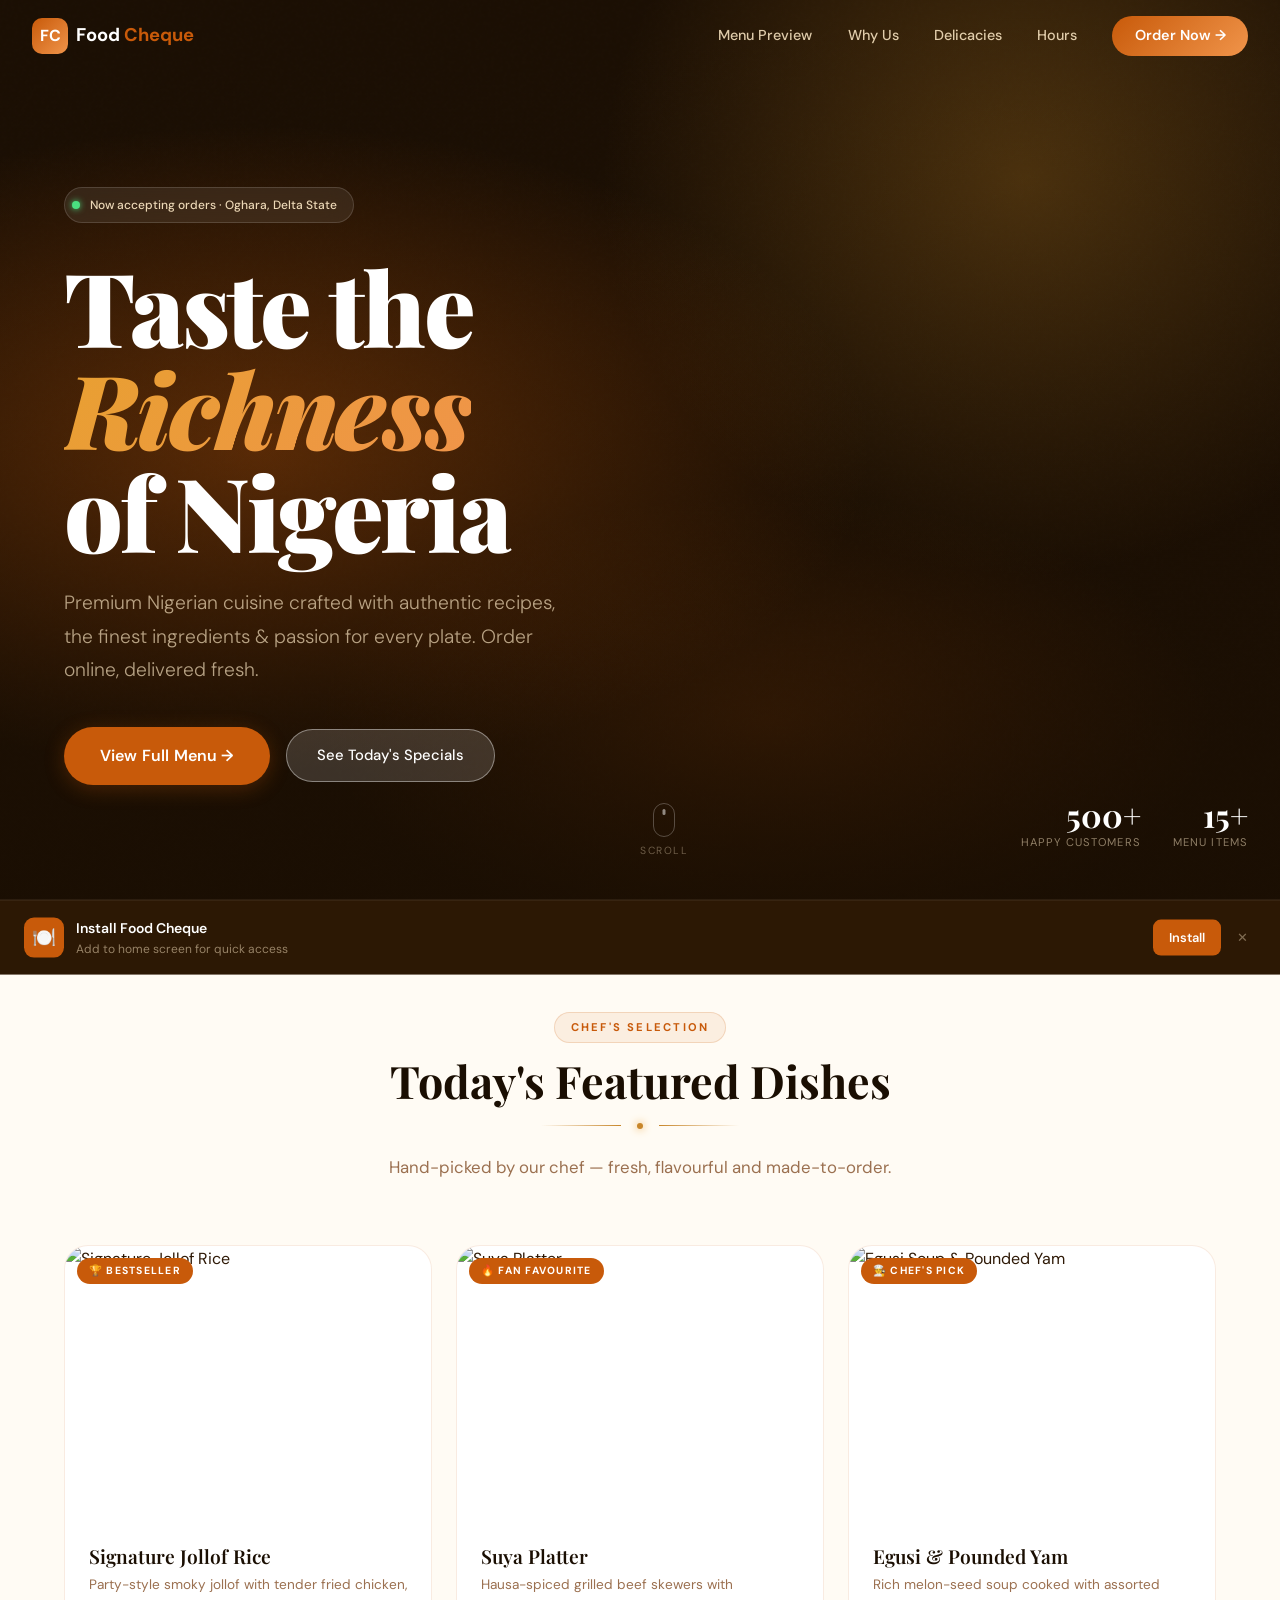
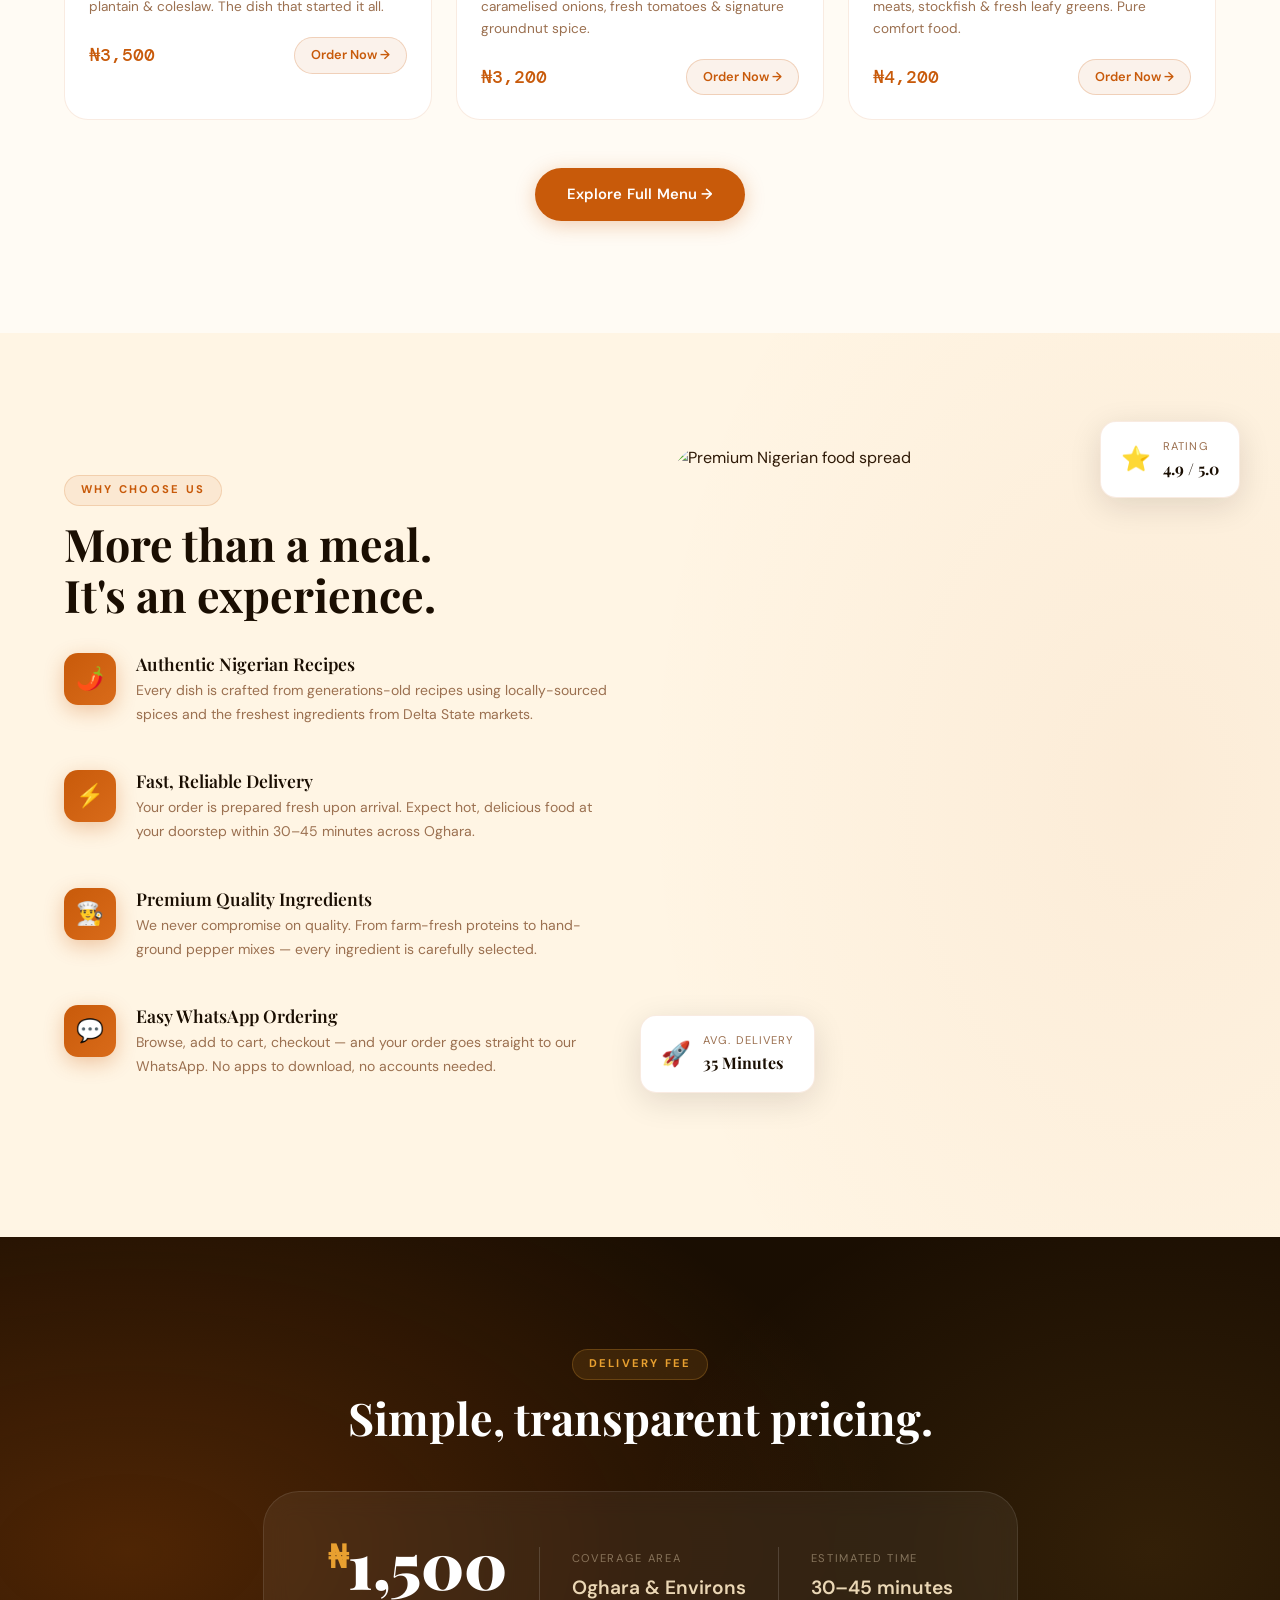
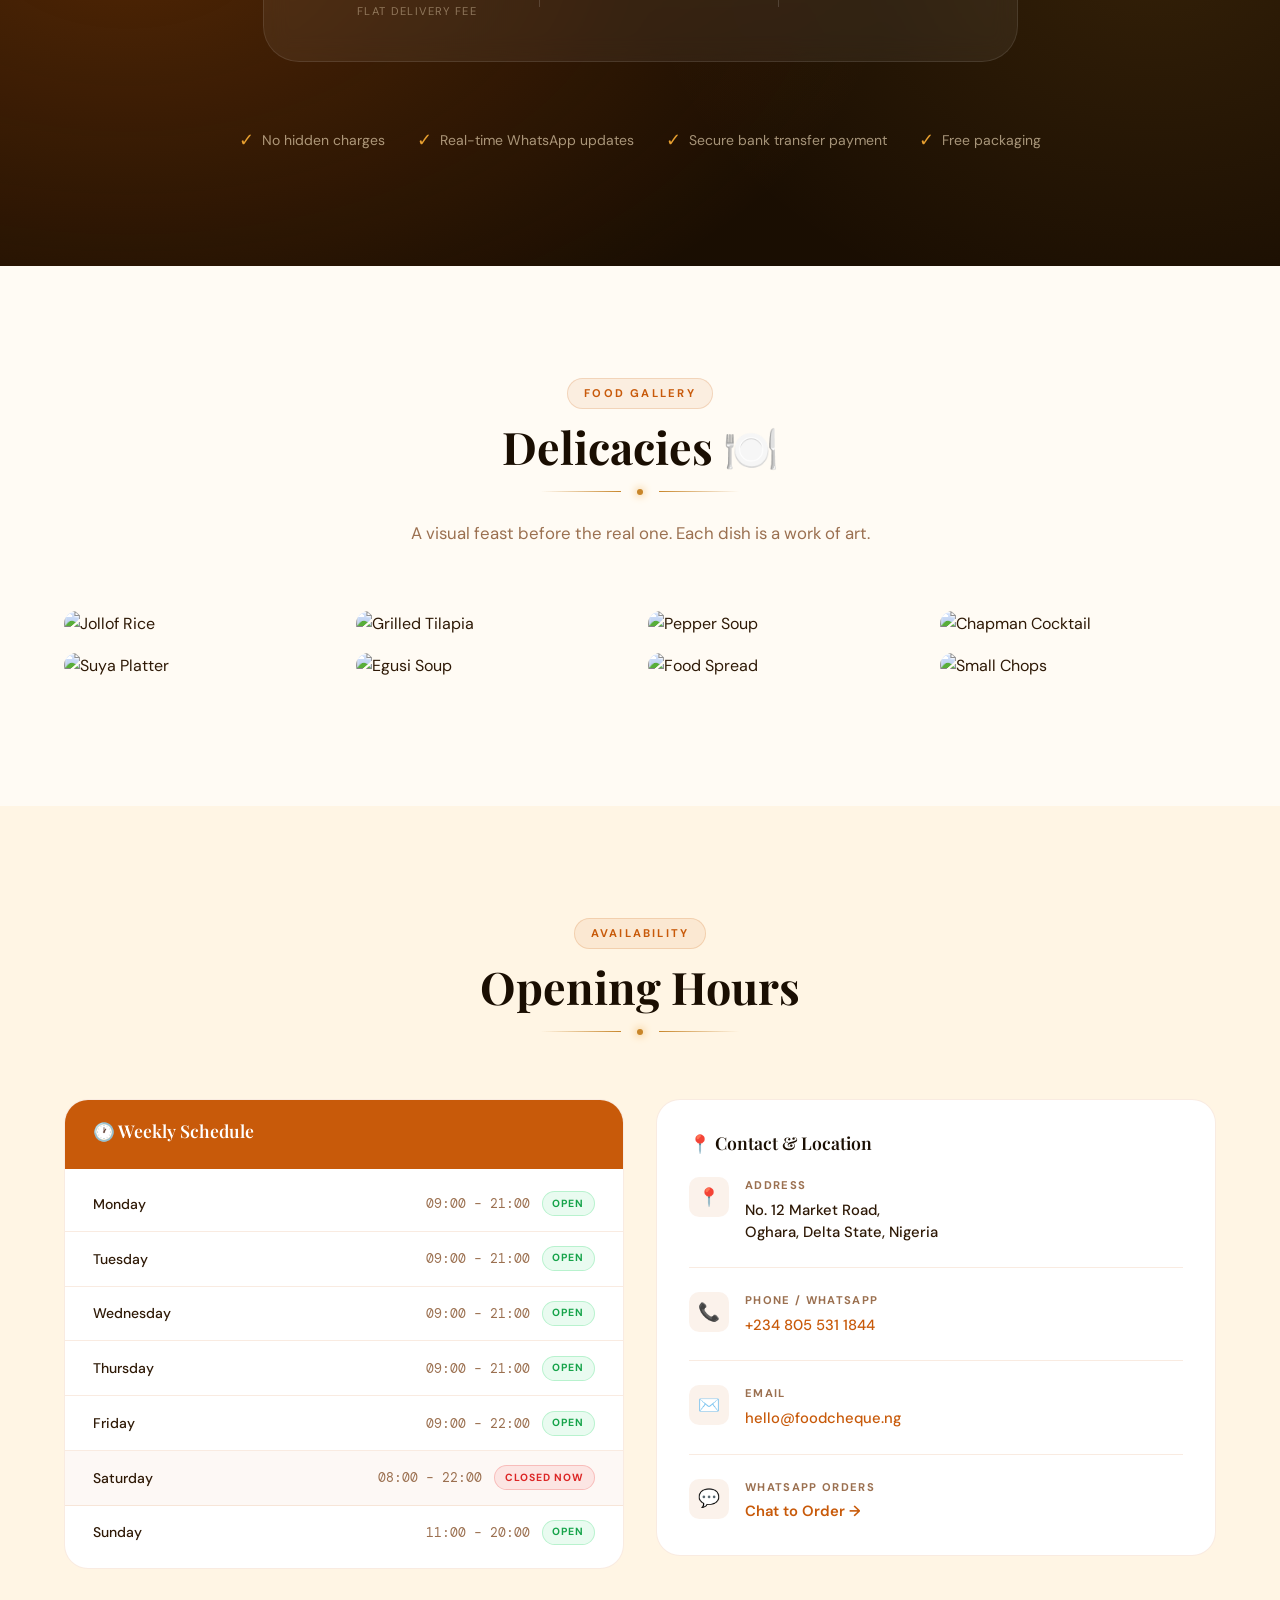
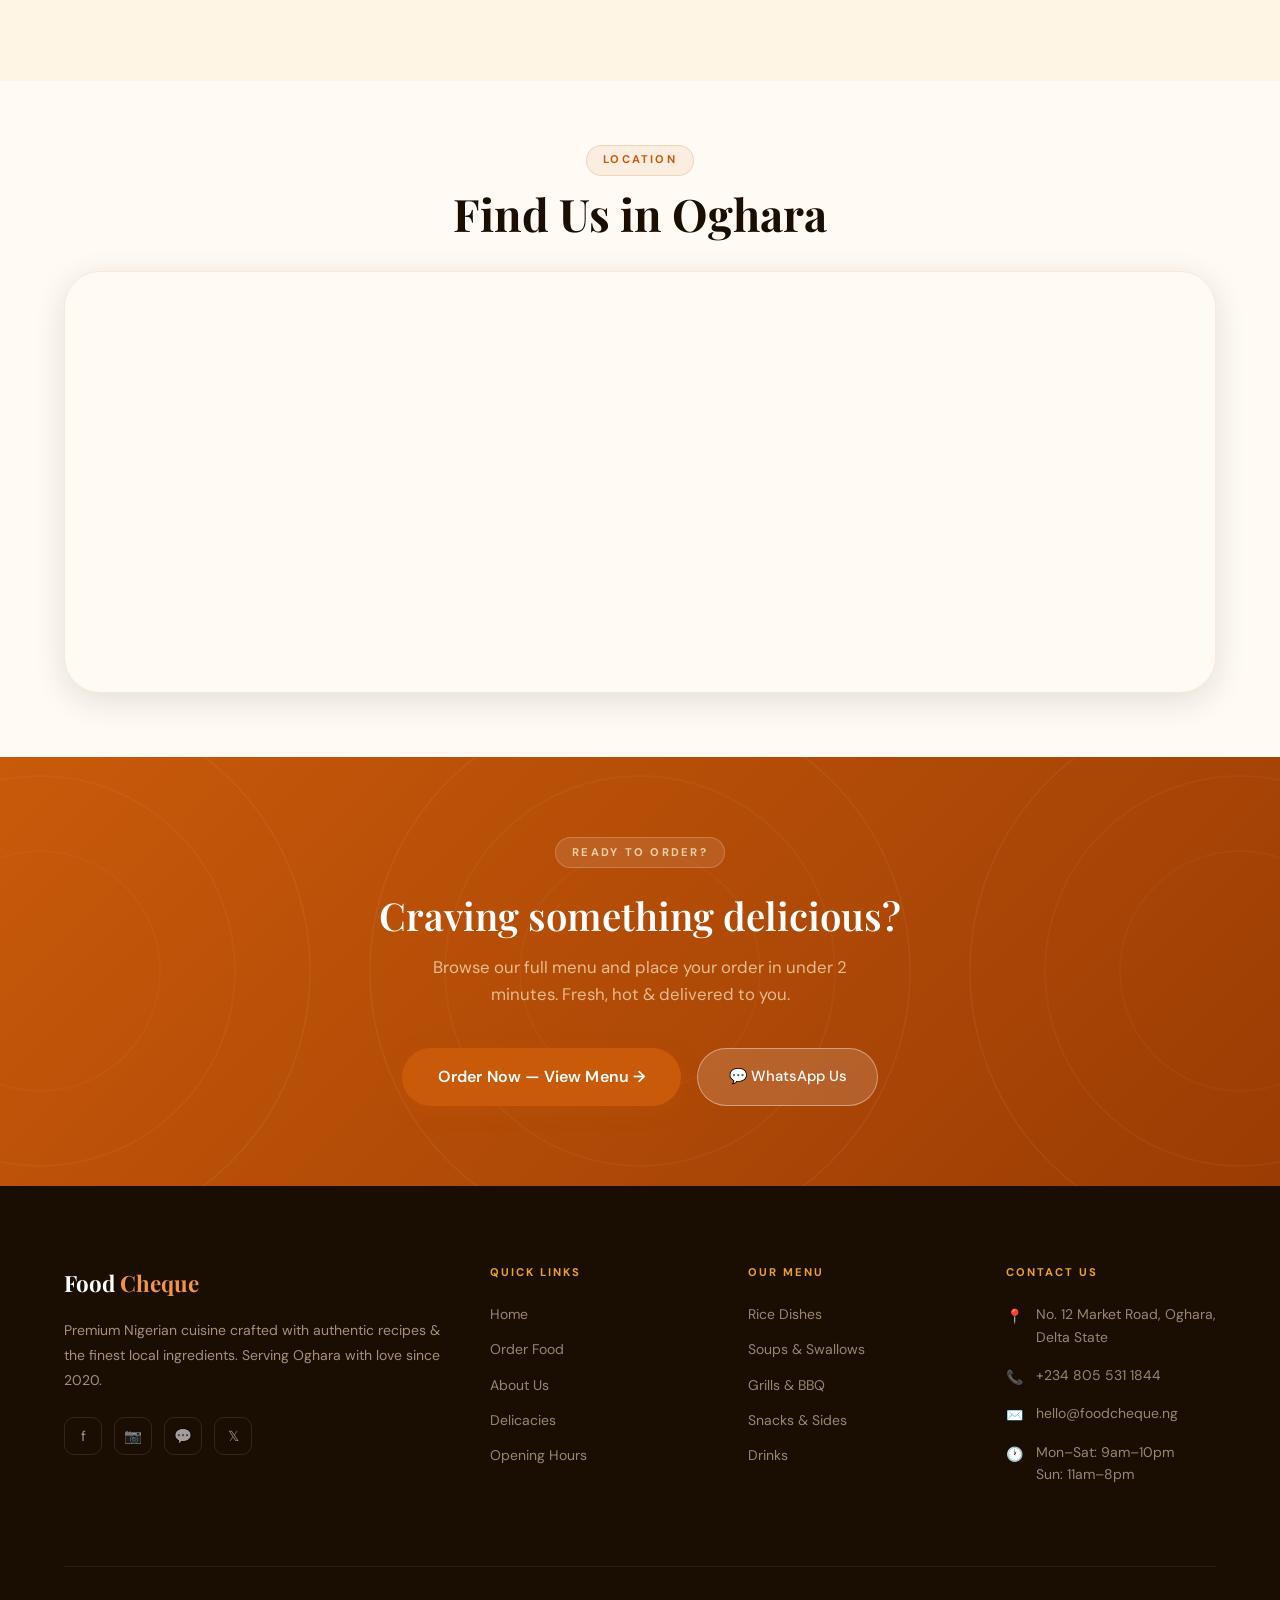
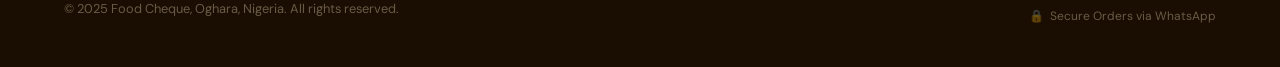
==== commit c69b13bd: "navbar" ====
--- a/index.html
+++ b/index.html
@@ -26,7 +26,7 @@
 <body>
 
 <!-- ── Navigation ──────────────────────────────────────── -->
-<nav class="navbar-fc" role="navigation" aria-label="Main navigation">
+<nav class="navbar-fc navbar-landing" role="navigation" aria-label="Main navigation">
   <a href="index.html" class="nav-brand" aria-label="Food Cheque Home">
     <div class="nav-logo-mark">FC</div>
     <span class="nav-logo-text">Food <span>Cheque</span></span>
@@ -421,7 +421,7 @@
             <div>
               <div class="contact-label">Phone / WhatsApp</div>
               <div class="contact-value">
-                <a href="tel:+2348012345678" style="color:var(--primary);">+234 801 234 5678</a>
+                <a href="tel:+2348012345678" style="color:var(--primary);">+234 805 531 1844</a>
               </div>
             </div>
           </div>
@@ -538,7 +538,7 @@
         </div>
         <div class="footer-contact-item">
           <span class="footer-contact-icon">📞</span>
-          <a href="tel:+2348012345678" style="color:rgba(255,235,200,0.55);">+234 801 234 5678</a>
+          <a href="tel:+2348012345678" style="color:rgba(255,235,200,0.55);">+234 805 531 1844</a>
         </div>
         <div class="footer-contact-item">
           <span class="footer-contact-icon">✉️</span>
--- a/css/style.css
+++ b/css/style.css
@@ -45,11 +45,14 @@
 html {
   scroll-behavior: smooth;
   -webkit-text-size-adjust: 100%;
+  background: var(--cream);           /* prevent white flash on html root */
 }
 
 body {
   font-family: var(--font-body);
   background: var(--cream);
+  /* Override Bootstrap's --bs-body-bg so it never bleeds through */
+  --bs-body-bg: #FFFBF4;
   color: var(--text);
   line-height: 1.6;
   overflow-x: hidden;
@@ -102,28 +105,68 @@
   text-transform: uppercase;
 }
 
-/* ── Navigation ── */
+/* =========================
+   NAVBAR BASE
+   ========================= */
 .navbar-fc {
   position: fixed;
   top: 0; left: 0; right: 0;
   z-index: 1000;
+
+  height: 72px;
   padding: 0 2rem;
-  height: 72px;
+
   display: flex;
   align-items: center;
   justify-content: space-between;
-  transition: var(--transition);
-  will-change: background, backdrop-filter;
-}
-
+
+  background: transparent;
+
+  transition: 
+    background var(--transition),
+    box-shadow var(--transition),
+    backdrop-filter var(--transition);
+}
+
+/* =========================
+   SCROLLED STATE (FIXED)
+   ========================= */
 .navbar-fc.scrolled {
-  background: rgba(255, 251, 244, 0.88);
-  backdrop-filter: blur(20px) saturate(180%);
-  -webkit-backdrop-filter: blur(20px) saturate(180%);
+  background: linear-gradient(
+    135deg,
+    rgba(255, 245, 228, 0.92),
+    rgba(255, 236, 208, 0.88)
+  );
+
+  backdrop-filter: blur(18px) saturate(160%);
+  -webkit-backdrop-filter: blur(18px) saturate(160%);
+
   border-bottom: 1px solid var(--border);
   box-shadow: var(--shadow-sm);
 }
 
+/* =========================
+   LANDING (HERO OVERLAY)
+   ========================= */
+.navbar-landing:not(.scrolled) .nav-links a {
+  color: rgba(255, 235, 200, 0.85);
+}
+
+.navbar-landing:not(.scrolled) .nav-links a:hover {
+  color: white;
+}
+
+.navbar-landing:not(.scrolled) .nav-logo-text {
+  color: white;
+}
+
+.navbar-landing:not(.scrolled) .nav-toggle span {
+  background: rgba(255,255,255,0.85);
+}
+
+/* =========================
+   BRAND
+   ========================= */
 .nav-brand {
   display: flex;
   align-items: center;
@@ -131,119 +174,181 @@
 }
 
 .nav-logo-mark {
-  width: 36px; height: 36px;
-  background: var(--primary);
+  width: 36px;
+  height: 36px;
+
+  background: linear-gradient(135deg, var(--primary), var(--primary-light));
   border-radius: 10px;
+
   display: flex;
   align-items: center;
   justify-content: center;
-  font-family: var(--font-display);
+
+  color: white;
   font-weight: 700;
-  font-size: 1.1rem;
-  color: white;
-  letter-spacing: -0.02em;
 }
 
 .nav-logo-text {
-  font-family: var(--font-display);
   font-weight: 700;
-  font-size: 1.2rem;
+  font-size: 1.15rem;
   color: var(--dark);
-  letter-spacing: -0.01em;
 }
 
 .nav-logo-text span {
   color: var(--primary);
 }
 
+/* =========================
+   NAV LINKS
+   ========================= */
 .nav-links {
   display: flex;
   align-items: center;
-  gap: 2.5rem;
+  gap: 2.2rem;
 }
 
 .nav-links a {
-  font-size: 0.875rem;
+  font-size: 0.9rem;
   font-weight: 500;
   color: var(--text-2);
-  transition: color var(--transition-fast);
   position: relative;
-}
-
+  transition: 0.2s ease;
+}
+
+/* underline animation */
 .nav-links a::after {
   content: '';
   position: absolute;
-  bottom: -3px; left: 0;
-  width: 0; height: 1.5px;
-  background: var(--primary);
-  transition: width var(--transition-fast);
-}
-
-.nav-links a:hover { color: var(--primary); }
-.nav-links a:hover::after { width: 100%; }
-
+  bottom: -4px;
+  left: 0;
+
+  width: 0;
+  height: 2px;
+
+  background: linear-gradient(90deg, var(--primary), var(--primary-light));
+  transition: width 0.25s ease;
+}
+
+.nav-links a:hover {
+  color: var(--primary);
+}
+
+.nav-links a:hover::after {
+  width: 100%;
+}
+
+/* =========================
+   CTA BUTTON (UPGRADED)
+   ========================= */
 .nav-cta {
-  background: var(--primary);
+  background: linear-gradient(135deg, var(--primary), var(--primary-light));
   color: white !important;
+
   padding: 0.55rem 1.4rem;
-  border-radius: 100px;
+  border-radius: 999px;
+
   font-weight: 600 !important;
-  transition: var(--transition-fast) !important;
+  transition: 0.25s ease;
 }
 
 .nav-cta:hover {
-  background: var(--primary-h) !important;
-  transform: translateY(-1px);
-  box-shadow: var(--shadow-warm) !important;
-}
-
-.nav-cta::after { display: none !important; }
-
+  transform: translateY(-2px) scale(1.02);
+  box-shadow: var(--shadow-warm);
+}
+
+.nav-cta::after {
+  display: none;
+}
+
+/* =========================
+   MOBILE TOGGLE
+   ========================= */
 .nav-toggle {
   display: none;
   flex-direction: column;
   gap: 5px;
-  padding: 6px;
-  border-radius: 8px;
   cursor: pointer;
 }
 
 .nav-toggle span {
-  display: block;
-  width: 22px; height: 2px;
+  width: 22px;
+  height: 2px;
   background: var(--dark);
   border-radius: 2px;
-  transition: var(--transition-fast);
-}
-
-.nav-toggle.open span:nth-child(1) { transform: translateY(7px) rotate(45deg); }
-.nav-toggle.open span:nth-child(2) { opacity: 0; transform: scaleX(0); }
-.nav-toggle.open span:nth-child(3) { transform: translateY(-7px) rotate(-45deg); }
-
+  transition: 0.3s ease;
+}
+
+/* animation */
+.nav-toggle.open span:nth-child(1) {
+  transform: translateY(7px) rotate(45deg);
+}
+
+.nav-toggle.open span:nth-child(2) {
+  opacity: 0;
+}
+
+.nav-toggle.open span:nth-child(3) {
+  transform: translateY(-7px) rotate(-45deg);
+}
+
+/* =========================
+   MOBILE MENU (FIXED)
+   ========================= */
 .nav-mobile {
   position: fixed;
-  top: 72px; left: 0; right: 0;
-  background: rgba(255, 251, 244, 0.96);
-  backdrop-filter: blur(20px);
-  -webkit-backdrop-filter: blur(20px);
-  padding: 1.5rem 2rem 2rem;
+  top: 72px;
+  left: 0;
+  right: 0;
+
+  background: var(--glass-strong);
+  backdrop-filter: blur(18px);
+
+  padding: 1.5rem 2rem;
   border-bottom: 1px solid var(--border);
+
   display: flex;
   flex-direction: column;
   gap: 1.2rem;
+
   transform: translateY(-110%);
   transition: transform var(--transition);
-  z-index: 999;
-}
-
-.nav-mobile.open { transform: translateY(0); }
+
+  box-shadow: var(--shadow-md);
+  background: white;
+}
+
+.nav-mobile.open {
+  transform: translateY(0);
+  z-index: 1000;
+}
+
 .nav-mobile a {
   font-size: 1rem;
   font-weight: 500;
   color: var(--text);
-  padding: 0.5rem 0;
+  padding: 0.6rem 0;
   border-bottom: 1px solid var(--border);
 }
+
+/* Menu page always uses solid nav */
+.menu-page .navbar-fc {
+  background: linear-gradient(
+    135deg,
+    rgba(255, 245, 228, 0.95),
+    rgba(255, 236, 208, 0.92)
+  );
+
+  backdrop-filter: blur(18px) saturate(160%);
+  -webkit-backdrop-filter: blur(18px) saturate(160%);
+
+  border-bottom: 1px solid var(--border);
+  box-shadow: var(--shadow-sm);
+}
+
+/* =========================
+   RESPONSIVE
+   ========================= */
+
 
 /* ── Buttons ── */
 .btn-primary {
@@ -668,7 +773,6 @@
 .hero-canvas {
   position: absolute;
   inset: 0;
-  z-index: 0;
 }
 
 /* Animated gradient mesh */
@@ -2181,6 +2285,173 @@
 .bank-detail-key { color: var(--text-muted); }
 .bank-detail-val { font-weight: 600; color: var(--dark); font-family: var(--font-mono); }
 
+/* ── Bank Hero Box (new step-1 design) ── */
+.bank-hero-box {
+  background: linear-gradient(135deg, rgba(200,90,10,0.06) 0%, rgba(232,160,48,0.04) 100%);
+  border: 1.5px solid var(--border-2);
+  border-radius: var(--radius-lg);
+  padding: 1.5rem;
+  margin-bottom: 1.5rem;
+}
+
+.bank-hero-top {
+  display: flex;
+  align-items: center;
+  gap: 0.85rem;
+  margin-bottom: 1.25rem;
+}
+
+.bank-hero-icon {
+  width: 44px; height: 44px;
+  background: var(--primary);
+  border-radius: 12px;
+  display: flex;
+  align-items: center;
+  justify-content: center;
+  font-size: 1.3rem;
+  flex-shrink: 0;
+}
+
+.bank-hero-name {
+  font-family: var(--font-display);
+  font-size: 1rem;
+  font-weight: 700;
+  color: var(--dark);
+}
+
+.bank-hero-sub {
+  font-size: 0.75rem;
+  color: var(--text-muted);
+  margin-top: 0.1rem;
+}
+
+.bank-account-num {
+  font-family: var(--font-mono);
+  font-size: 1.7rem;
+  font-weight: 700;
+  color: var(--primary);
+  letter-spacing: 0.06em;
+  display: flex;
+  align-items: center;
+  justify-content: space-between;
+  background: white;
+  border: 1.5px solid var(--border-2);
+  border-radius: var(--radius-md);
+  padding: 0.85rem 1rem;
+  margin-bottom: 1rem;
+}
+
+.copy-btn {
+  display: inline-flex;
+  align-items: center;
+  gap: 0.4rem;
+  background: rgba(200,90,10,0.08);
+  color: var(--primary);
+  border: 1px solid var(--border-2);
+  padding: 0.4rem 0.85rem;
+  border-radius: 8px;
+  font-size: 0.75rem;
+  font-weight: 600;
+  cursor: pointer;
+  transition: var(--transition-fast);
+  font-family: var(--font-body);
+  white-space: nowrap;
+}
+
+.copy-btn:hover { background: var(--primary); color: white; border-color: var(--primary); }
+.copy-btn.copied { background: #16a34a; color: white; border-color: #16a34a; }
+
+.bank-rows {
+  display: flex;
+  flex-direction: column;
+  gap: 0;
+  border: 1px solid var(--border);
+  border-radius: var(--radius-sm);
+  overflow: hidden;
+  background: white;
+  margin-bottom: 1rem;
+}
+
+.bank-row {
+  display: flex;
+  justify-content: space-between;
+  align-items: center;
+  padding: 0.7rem 1rem;
+  border-bottom: 1px solid var(--border);
+  font-size: 0.875rem;
+}
+
+.bank-row:last-child { border-bottom: none; }
+
+.bank-row-key { color: var(--text-muted); font-size: 0.8rem; }
+
+.bank-row-val {
+  font-weight: 600;
+  color: var(--dark);
+  font-family: var(--font-mono);
+  font-size: 0.875rem;
+}
+
+.bank-row-val.highlight {
+  color: var(--primary);
+  font-size: 1rem;
+}
+
+.bank-note {
+  display: flex;
+  gap: 0.6rem;
+  align-items: flex-start;
+  background: rgba(232,160,48,0.08);
+  border: 1px solid rgba(232,160,48,0.25);
+  border-radius: var(--radius-sm);
+  padding: 0.75rem 1rem;
+  font-size: 0.8rem;
+  color: var(--text-2);
+  line-height: 1.5;
+}
+
+/* ── Step navigation buttons ── */
+.btn-step-next {
+  width: 100%;
+  padding: 1rem;
+  background: var(--primary);
+  color: white;
+  border: none;
+  border-radius: var(--radius-md);
+  font-size: 0.95rem;
+  font-weight: 700;
+  cursor: pointer;
+  display: flex;
+  align-items: center;
+  justify-content: center;
+  gap: 0.5rem;
+  transition: var(--transition);
+  margin-top: 0.5rem;
+}
+
+.btn-step-next:hover {
+  background: var(--primary-h);
+  transform: translateY(-1px);
+  box-shadow: var(--shadow-warm);
+}
+
+.btn-step-back {
+  display: inline-flex;
+  align-items: center;
+  gap: 0.4rem;
+  color: var(--text-muted);
+  font-size: 0.8rem;
+  font-weight: 500;
+  padding: 0.25rem 0;
+  cursor: pointer;
+  border: none;
+  background: none;
+  margin-bottom: 1.25rem;
+  transition: color var(--transition-fast);
+}
+
+.btn-step-back:hover { color: var(--primary); }
+
 .file-upload-area {
   border: 2px dashed var(--border-2);
   border-radius: var(--radius-md);
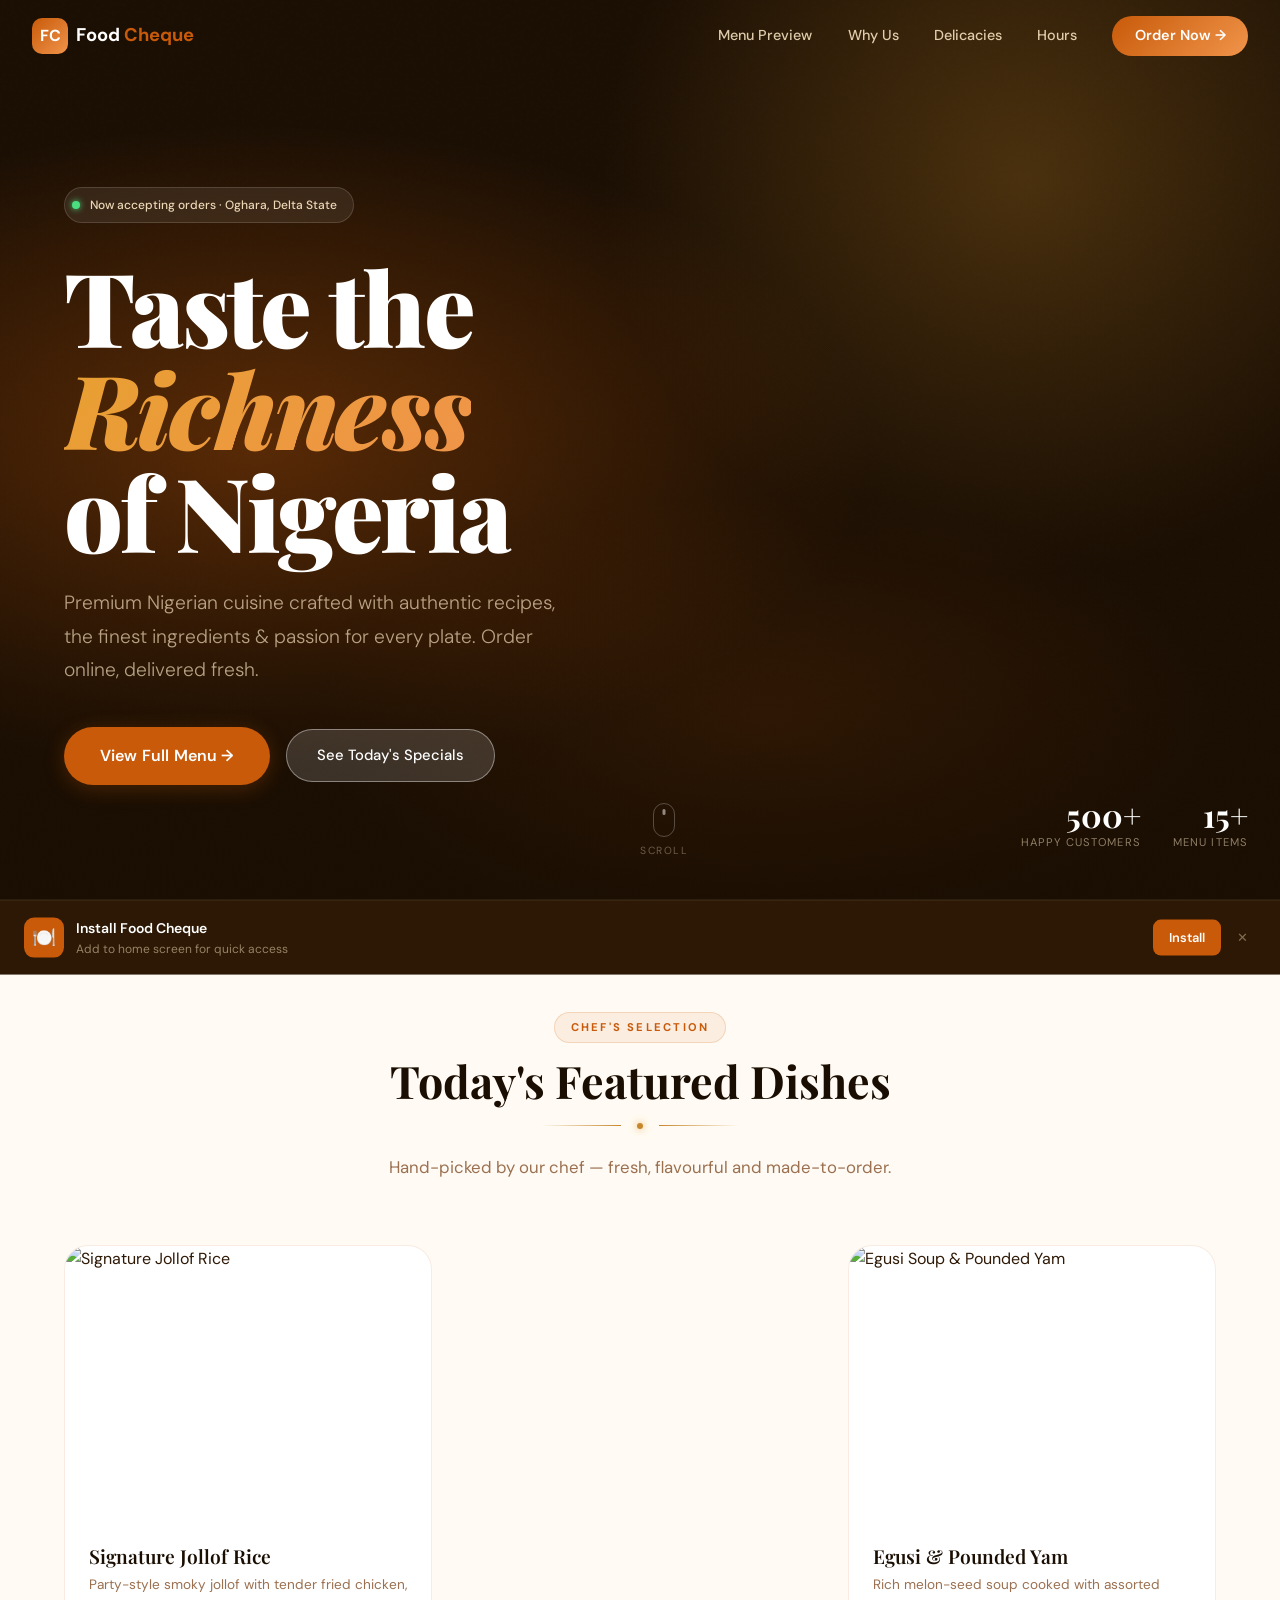
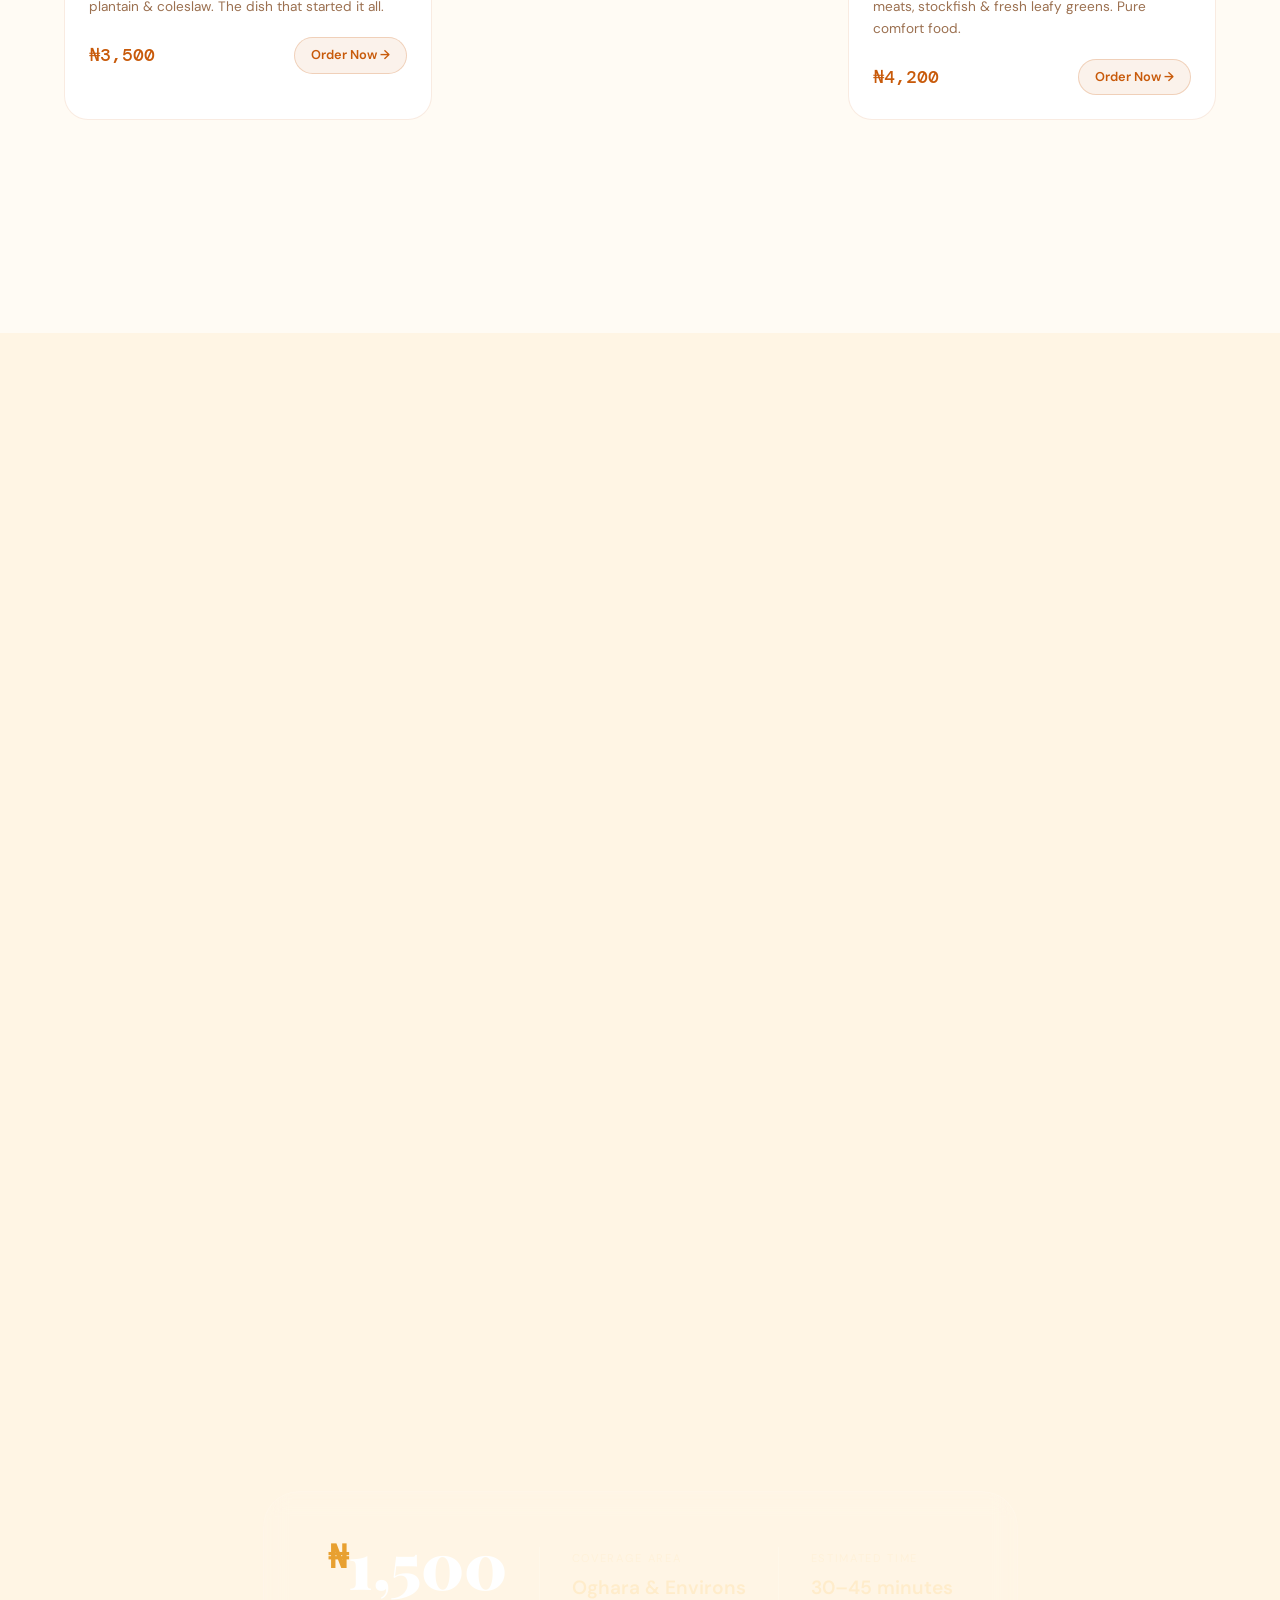
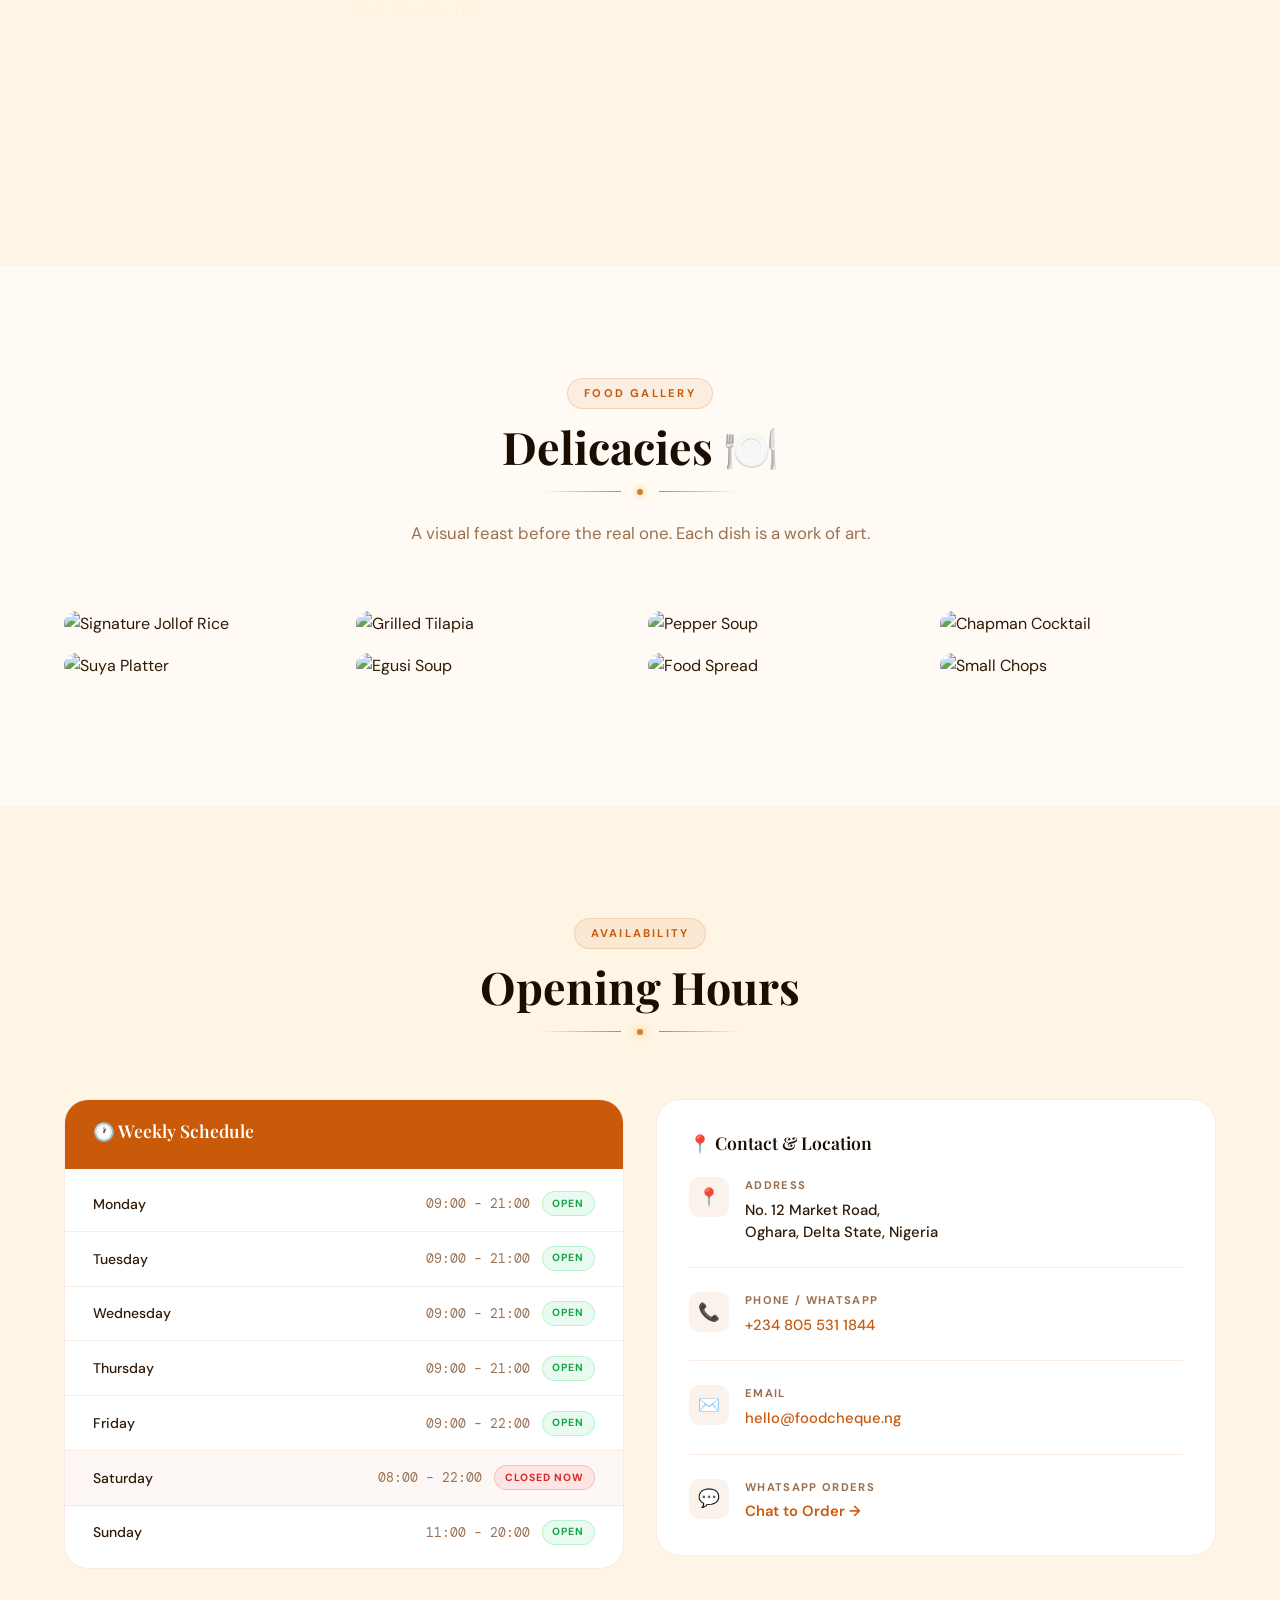
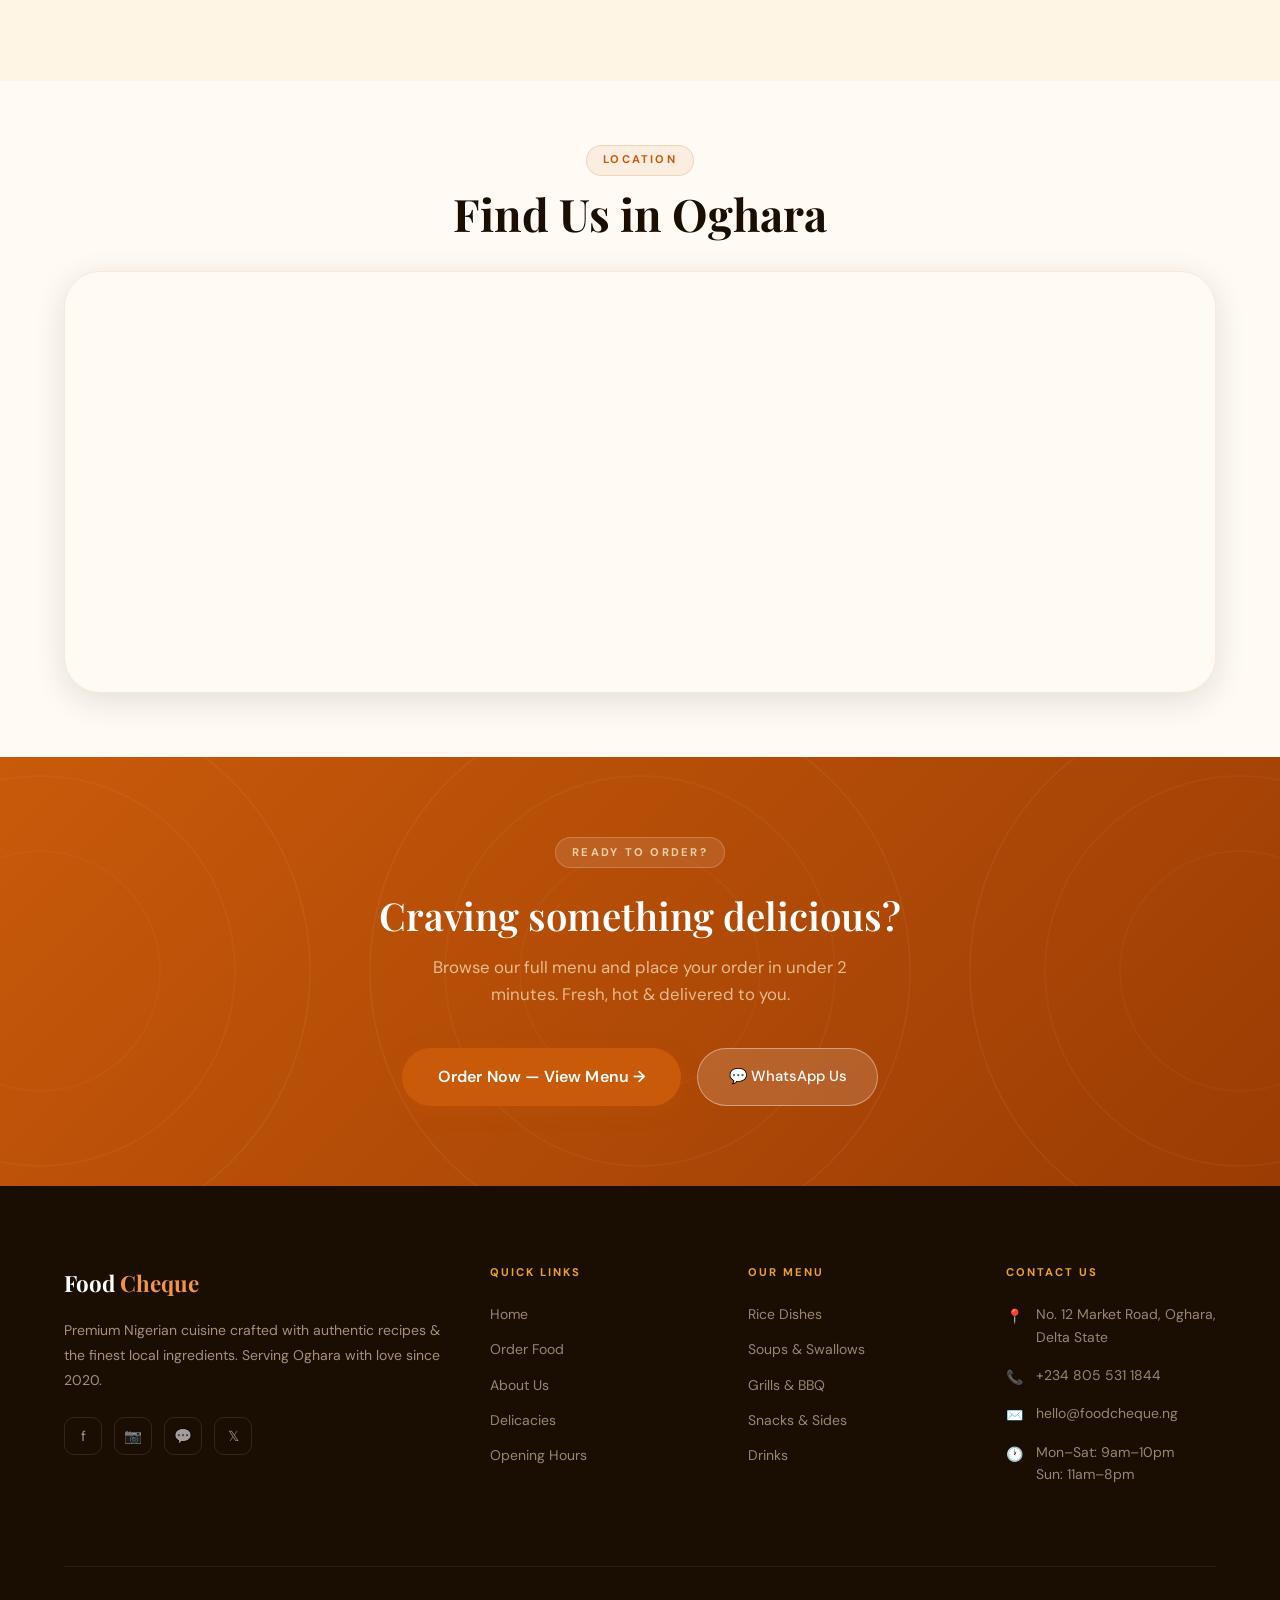
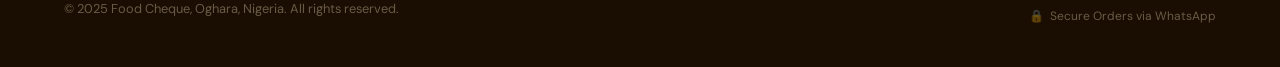
==== commit 580b14ea: "PWA" ====
--- a/index.html
+++ b/index.html
@@ -2,26 +2,82 @@
 <html lang="en">
 <head>
   <meta charset="UTF-8" />
-  <meta name="viewport" content="width=device-width, initial-scale=1.0" />
+  <meta name="viewport" content="width=device-width, initial-scale=1.0, viewport-fit=cover" />
+
+  <!-- Primary SEO -->
   <title>Food Cheque — Premium Nigerian Cuisine · Oghara</title>
-  <meta name="description" content="Experience the finest Nigerian cuisine in Oghara. Order online and enjoy premium jollof rice, grilled tilapia, egusi soup & more delivered to your door." />
+  <meta
+    name="description"
+    content="Experience the finest Nigerian cuisine in Oghara. Order online and enjoy premium jollof rice, grilled tilapia, egusi soup, pepper soup and more delivered fresh to your door."
+  />
+  <meta
+    name="keywords"
+    content="Food Cheque, Nigerian restaurant Oghara, food delivery Oghara, jollof rice, egusi soup, grilled fish, Delta State restaurant"
+  />
+  <meta name="author" content="Food Cheque" />
+  <meta name="robots" content="index, follow" />
   <meta name="theme-color" content="#C85A0A" />
+  <link rel="canonical" href="https://foodcheque.netlify.app/" />
+
+  <!-- PWA / Mobile App -->
+  <meta name="mobile-web-app-capable" content="yes" />
   <meta name="apple-mobile-web-app-capable" content="yes" />
   <meta name="apple-mobile-web-app-status-bar-style" content="black-translucent" />
+  <meta name="mobile-web-app-title" content="Food Cheque" />
   <meta name="apple-mobile-web-app-title" content="Food Cheque" />
-  <link rel="apple-touch-icon" href="icons/icon-192.png" />
-  <link rel="manifest" href="manifest.json" />
-
-  <!-- Open Graph -->
+  <meta name="application-name" content="Food Cheque" />
+
+  <!-- Favicons -->
+  <link rel="icon" type="image/x-icon" href="/favicon/favicon.ico" />
+  <link rel="icon" type="image/svg+xml" href="/favicon/favicon.svg" />
+  <link rel="icon" type="image/png" sizes="96x96" href="/favicon/favicon-96x96.png" />
+  <link rel="apple-touch-icon" sizes="180x180" href="/favicon/apple-touch-icon.png" />
+
+  <!-- Manifest -->
+  <link rel="manifest" href="/manifest.json" />
+
+  <!-- Open Graph / Facebook -->
+  <meta property="og:type" content="website" />
+  <meta property="og:site_name" content="Food Cheque" />
   <meta property="og:title" content="Food Cheque — Premium Nigerian Cuisine" />
-  <meta property="og:description" content="Oghara's finest restaurant. Premium meals, fast delivery." />
-  <meta property="og:type" content="website" />
-  <meta property="og:image" content="https://images.unsplash.com/photo-1604329760661-e71dc83f8f26?w=1200&q=80" />
-
-  <!-- Bootstrap 5 -->
-  <link rel="stylesheet" href="https://cdn.jsdelivr.net/npm/bootstrap@5.3.3/dist/css/bootstrap.min.css" />
-  <!-- Custom Styles -->
-  <link rel="stylesheet" href="css/style.css" />
+  <meta
+    property="og:description"
+    content="Oghara's premium restaurant for authentic Nigerian cuisine. Fast ordering and fresh delivery."
+  />
+  <meta property="og:url" content="https://foodcheque.netlify.app/" />
+  <meta
+    property="og:image"
+    content="https://images.unsplash.com/photo-1604329760661-e71dc83f8f26?w=1200&q=80"
+  />
+  <meta property="og:image:alt" content="Premium Nigerian cuisine from Food Cheque" />
+  <meta property="og:locale" content="en_NG" />
+
+  <!-- Twitter / X -->
+  <meta name="twitter:card" content="summary_large_image" />
+  <meta name="twitter:title" content="Food Cheque — Premium Nigerian Cuisine" />
+  <meta
+    name="twitter:description"
+    content="Premium Nigerian meals delivered fresh in Oghara."
+  />
+  <meta
+    name="twitter:image"
+    content="https://images.unsplash.com/photo-1604329760661-e71dc83f8f26?w=1200&q=80"
+  />
+
+  <!-- Performance -->
+  <link rel="preconnect" href="https://cdn.jsdelivr.net" />
+  <link rel="preconnect" href="https://images.unsplash.com" />
+  <link rel="dns-prefetch" href="https://cdn.jsdelivr.net" />
+  <link rel="dns-prefetch" href="https://images.unsplash.com" />
+
+  <!-- Bootstrap -->
+  <link
+    rel="stylesheet"
+    href="https://cdn.jsdelivr.net/npm/bootstrap@5.3.3/dist/css/bootstrap.min.css"
+  />
+
+  <!-- Custom CSS -->
+  <link rel="stylesheet" href="/css/style.css" />
 </head>
 <body>
 
@@ -122,8 +178,9 @@
       <!-- Card 1 -->
       <article class="featured-card reveal">
         <div class="featured-img-wrap">
-          <img src="https://images.unsplash.com/photo-1604329760661-e71dc83f8f26?w=700&q=80"
-               alt="Signature Jollof Rice" loading="lazy" />
+          <img src="https://images.pexels.com/photos/17952745/pexels-photo-17952745.jpeg?auto=compress&cs=tinysrgb&w=800"
+           alt="Signature Jollof Rice"
+           loading="lazy" />
           <span class="featured-badge">🏆 Bestseller</span>
         </div>
         <div class="featured-content">
@@ -156,7 +213,7 @@
       <!-- Card 3 -->
       <article class="featured-card reveal reveal-delay-2">
         <div class="featured-img-wrap">
-          <img src="https://images.unsplash.com/photo-1547592166-23ac45744acd?w=700&q=80"
+          <img src="https://images.unsplash.com/photo-1604329760661-e71dc83f8f26?w=600&q=80"
                alt="Egusi Soup & Pounded Yam" loading="lazy" />
           <span class="featured-badge">👨‍🍳 Chef's Pick</span>
         </div>
@@ -292,8 +349,9 @@
 
     <div class="gallery-masonry reveal">
       <div class="gallery-item">
-        <img src="https://images.unsplash.com/photo-1604329760661-e71dc83f8f26?w=500&q=80"
-             alt="Jollof Rice" loading="lazy" />
+         <img src="https://images.pexels.com/photos/17952745/pexels-photo-17952745.jpeg?auto=compress&cs=tinysrgb&w=800"
+           alt="Signature Jollof Rice"
+           loading="lazy" />
         <div class="gallery-overlay"><span class="gallery-item-label">Jollof Rice</span></div>
       </div>
       <div class="gallery-item">
--- a/css/style.css
+++ b/css/style.css
@@ -134,8 +134,9 @@
 .navbar-fc.scrolled {
   background: linear-gradient(
     135deg,
-    rgba(255, 245, 228, 0.92),
-    rgba(255, 236, 208, 0.88)
+    rgb(255, 245, 228, 0.95),
+    rgb(255, 255, 255)
+    
   );
 
   backdrop-filter: blur(18px) saturate(160%);
@@ -704,15 +705,15 @@
   transform: translateY(100%);
   transition: transform 0.5s cubic-bezier(0.4, 0, 0.2, 1);
 }
-
+ 
 .install-banner.visible { transform: translateY(0); }
-
+ 
 .install-banner-content {
   display: flex;
   align-items: center;
   gap: 0.75rem;
 }
-
+ 
 .install-icon {
   width: 40px; height: 40px;
   background: var(--primary);
@@ -723,24 +724,24 @@
   font-size: 1.2rem;
   flex-shrink: 0;
 }
-
+ 
 .install-title {
   font-weight: 600;
   font-size: 0.875rem;
   color: white;
 }
-
+ 
 .install-sub {
   font-size: 0.75rem;
   color: rgba(255,235,200,0.5);
 }
-
+ 
 .install-actions {
   display: flex;
   gap: 0.5rem;
   align-items: center;
 }
-
+ 
 .install-btn {
   background: var(--primary);
   color: white;
@@ -748,12 +749,252 @@
   border-radius: 8px;
   font-size: 0.8rem;
   font-weight: 600;
-}
-
+  border: none;
+  cursor: pointer;
+  transition: var(--transition-fast);
+}
+ 
+.install-btn:hover { background: var(--primary-h); }
+ 
 .install-dismiss {
   color: rgba(255,235,200,0.4);
   font-size: 0.8rem;
   padding: 0.5rem;
+  border: none;
+  background: none;
+  cursor: pointer;
+}
+ 
+/* ── Desktop Navbar Install Button ── */
+.nav-install-btn {
+  display: inline-flex;
+  align-items: center;
+  gap: 0.45rem;
+  background: rgba(200, 90, 10, 0.09);
+  color: var(--primary);
+  border: 1.5px solid rgba(200, 90, 10, 0.25);
+  padding: 0.5rem 1.1rem;
+  border-radius: 100px;
+  font-size: 0.8rem;
+  font-weight: 600;
+  cursor: pointer;
+  transition: var(--transition-fast);
+  white-space: nowrap;
+  font-family: var(--font-body);
+  animation: fadeSlideDown 0.5s cubic-bezier(0.34,1.56,0.64,1) both;
+}
+ 
+@keyframes fadeSlideDown {
+  from { opacity: 0; transform: translateY(-8px); }
+  to   { opacity: 1; transform: translateY(0); }
+}
+ 
+.nav-install-btn:hover {
+  background: var(--primary);
+  color: white;
+  border-color: var(--primary);
+  box-shadow: 0 4px 16px rgba(200,90,10,0.28);
+  transform: translateY(-1px);
+}
+ 
+/* When navbar is NOT scrolled on landing (dark hero), invert colours */
+.navbar-landing:not(.scrolled) .nav-install-btn {
+  background: rgba(255,255,255,0.1);
+  color: rgba(255,235,200,0.85);
+  border-color: rgba(255,255,255,0.2);
+}
+ 
+.navbar-landing:not(.scrolled) .nav-install-btn:hover {
+  background: rgba(255,255,255,0.2);
+  color: white;
+  border-color: rgba(255,255,255,0.4);
+}
+ 
+/* Mobile nav install button */
+.nav-mobile-install-btn {
+  display: flex;
+  align-items: center;
+  gap: 0.5rem;
+  background: rgba(200,90,10,0.07);
+  color: var(--primary);
+  border: 1.5px solid var(--border-2);
+  padding: 0.7rem 1rem;
+  border-radius: var(--radius-sm);
+  font-size: 0.9rem;
+  font-weight: 600;
+  cursor: pointer;
+  width: 100%;
+  font-family: var(--font-body);
+  transition: var(--transition-fast);
+}
+ 
+.nav-mobile-install-btn:hover { background: var(--primary); color: white; border-color: var(--primary); }
+
+/* ── iOS Add to Home Screen Sheet ─────────────────────── */
+.ios-sheet {
+  position: fixed;
+  inset: 0;
+  z-index: 9100;
+  pointer-events: none;
+  opacity: 0;
+  transition: opacity 0.3s ease;
+}
+ 
+.ios-sheet.open {
+  pointer-events: auto;
+  opacity: 1;
+}
+ 
+.ios-sheet-overlay {
+  position: absolute;
+  inset: 0;
+  background: rgba(26,14,2,0.6);
+  backdrop-filter: blur(6px);
+  -webkit-backdrop-filter: blur(6px);
+}
+ 
+.ios-sheet-card {
+  position: absolute;
+  bottom: 0; left: 0; right: 0;
+  background: var(--cream);
+  border-radius: 24px 24px 0 0;
+  padding: 0 1.5rem 2.5rem;
+  box-shadow: 0 -12px 48px rgba(26,14,2,0.2);
+  transform: translateY(100%);
+  transition: transform 0.45s cubic-bezier(0.34, 1.2, 0.64, 1);
+  max-width: 520px;
+  margin: 0 auto;
+}
+ 
+.ios-sheet.open .ios-sheet-card {
+  transform: translateY(0);
+}
+ 
+.ios-sheet-drag {
+  width: 40px; height: 4px;
+  background: var(--border-2);
+  border-radius: 2px;
+  margin: 1rem auto 1.5rem;
+}
+ 
+.ios-app-row {
+  display: flex;
+  align-items: center;
+  gap: 0.9rem;
+  margin-bottom: 1.25rem;
+  padding-bottom: 1.25rem;
+  border-bottom: 1px solid var(--border);
+}
+ 
+.ios-app-icon {
+  width: 52px; height: 52px;
+  background: var(--primary);
+  border-radius: 14px;
+  display: flex;
+  align-items: center;
+  justify-content: center;
+  font-size: 1.6rem;
+  box-shadow: 0 4px 16px rgba(200,90,10,0.3);
+  flex-shrink: 0;
+}
+ 
+.ios-app-name {
+  font-family: var(--font-display);
+  font-weight: 700;
+  font-size: 1.05rem;
+  color: var(--dark);
+}
+ 
+.ios-app-url {
+  font-size: 0.75rem;
+  color: var(--text-muted);
+  margin-top: 0.1rem;
+}
+ 
+.ios-sheet-title {
+  font-family: var(--font-display);
+  font-size: 1.35rem;
+  font-weight: 700;
+  color: var(--dark);
+  margin-bottom: 0.4rem;
+}
+ 
+.ios-sheet-sub {
+  font-size: 0.875rem;
+  color: var(--text-muted);
+  line-height: 1.6;
+  margin-bottom: 1.5rem;
+}
+ 
+.ios-steps {
+  display: flex;
+  flex-direction: column;
+  gap: 1rem;
+  margin-bottom: 1.75rem;
+}
+ 
+.ios-step {
+  display: flex;
+  align-items: flex-start;
+  gap: 1rem;
+  background: white;
+  border: 1px solid var(--border);
+  border-radius: var(--radius-md);
+  padding: 0.9rem 1.1rem;
+}
+ 
+.ios-step-num {
+  width: 26px; height: 26px;
+  background: var(--primary);
+  color: white;
+  border-radius: 50%;
+  font-size: 0.8rem;
+  font-weight: 700;
+  display: flex;
+  align-items: center;
+  justify-content: center;
+  flex-shrink: 0;
+  margin-top: 1px;
+}
+ 
+.ios-step-text {
+  font-size: 0.9rem;
+  color: var(--text-2);
+  line-height: 1.55;
+}
+ 
+.ios-step-text strong { color: var(--dark); }
+ 
+.ios-share-icon {
+  display: inline-flex;
+  align-items: center;
+  justify-content: center;
+  vertical-align: middle;
+  background: #007AFF;
+  color: white;
+  border-radius: 6px;
+  width: 24px; height: 24px;
+  margin: 0 3px;
+}
+ 
+.ios-sheet-close {
+  width: 100%;
+  padding: 1rem;
+  background: var(--primary);
+  color: white;
+  border: none;
+  border-radius: var(--radius-md);
+  font-size: 1rem;
+  font-weight: 700;
+  cursor: pointer;
+  font-family: var(--font-body);
+  transition: var(--transition);
+}
+ 
+.ios-sheet-close:hover {
+  background: var(--primary-h);
+  transform: translateY(-1px);
+  box-shadow: var(--shadow-warm);
 }
 
 /* ============================================================
@@ -907,6 +1148,14 @@
   color: white;
   line-height: 1;
 }
+
+@media (max-width: 940px) {
+  .hero-stat-num { font-size: 1.5rem; }
+  .scroll-mouse { width: 18px; height: 28px; }
+
+}
+  
+
 
 .hero-stat-label {
   font-size: 0.7rem;
@@ -2462,19 +2711,34 @@
   background: white;
   position: relative;
 }
-
+ 
 .file-upload-area:hover, .file-upload-area.dragover {
   border-color: var(--primary);
   background: rgba(200,90,10,0.03);
 }
-
+ 
+.file-upload-area.upload-required {
+  border-color: #dc2626;
+  background: rgba(220,38,38,0.04);
+  animation: shakeField 0.45s cubic-bezier(0.36,0.07,0.19,0.97);
+}
+ 
+@keyframes shakeField {
+  0%, 100% { transform: translateX(0); }
+  15%       { transform: translateX(-6px); }
+  30%       { transform: translateX(6px); }
+  45%       { transform: translateX(-4px); }
+  60%       { transform: translateX(4px); }
+  75%       { transform: translateX(-2px); }
+}
+ 
 .file-upload-area input[type="file"] {
   position: absolute;
   inset: 0;
   opacity: 0;
   cursor: pointer;
 }
-
+ 
 .file-upload-icon { font-size: 2rem; margin-bottom: 0.5rem; opacity: 0.5; }
 .file-upload-text { font-size: 0.85rem; color: var(--text-muted); }
 .file-upload-text strong { color: var(--primary); }
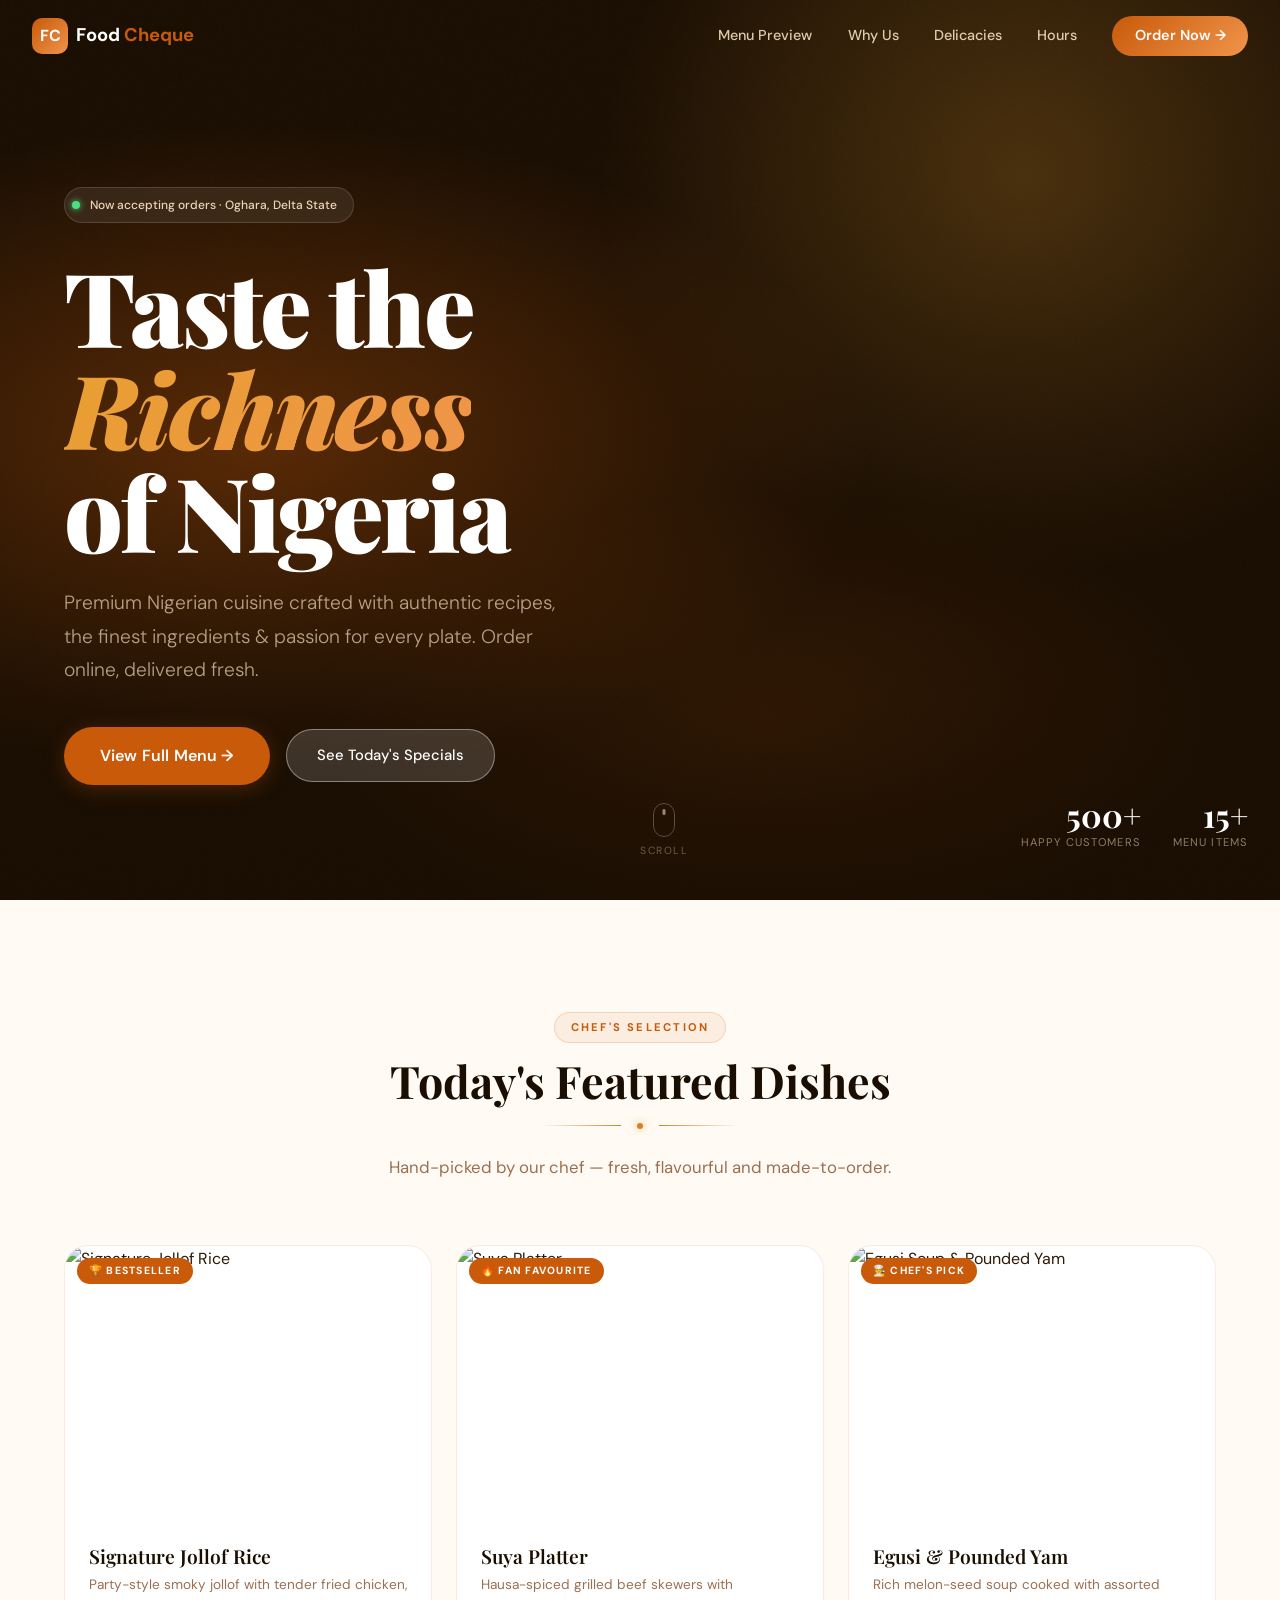
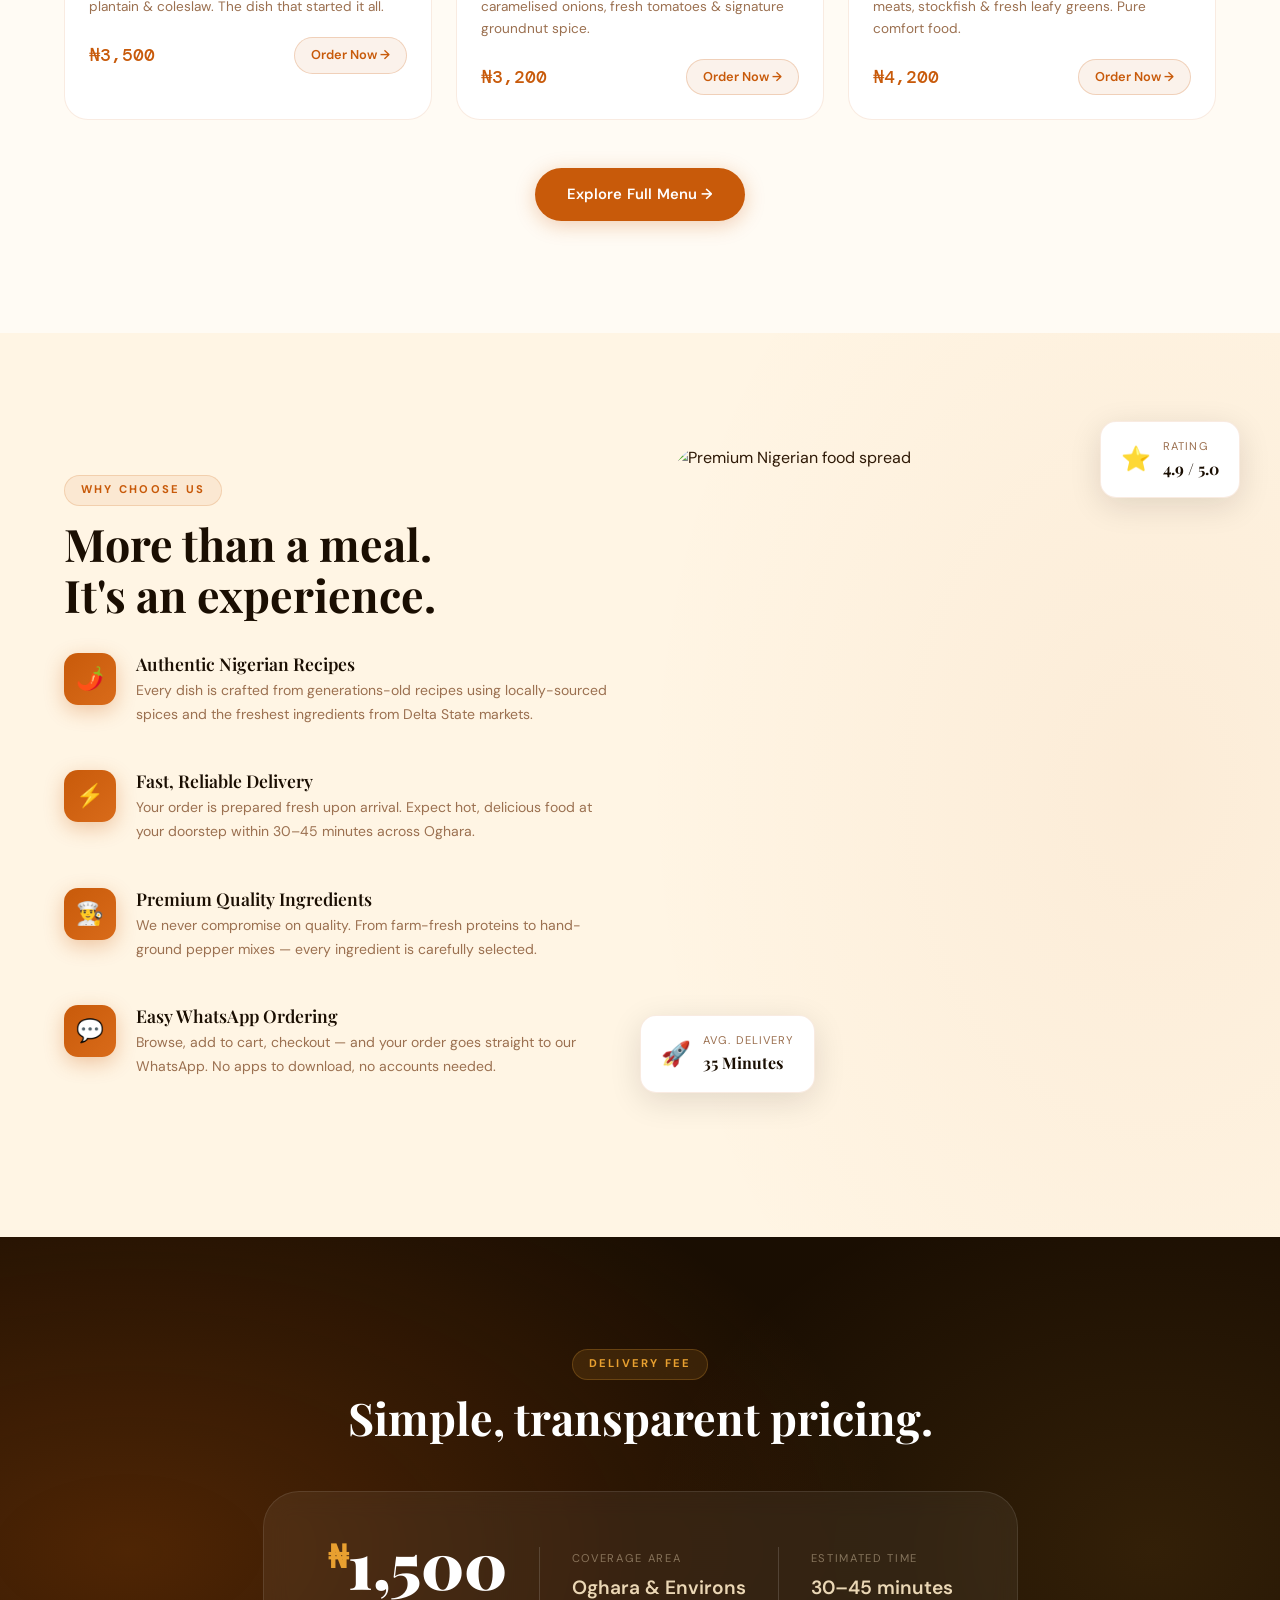
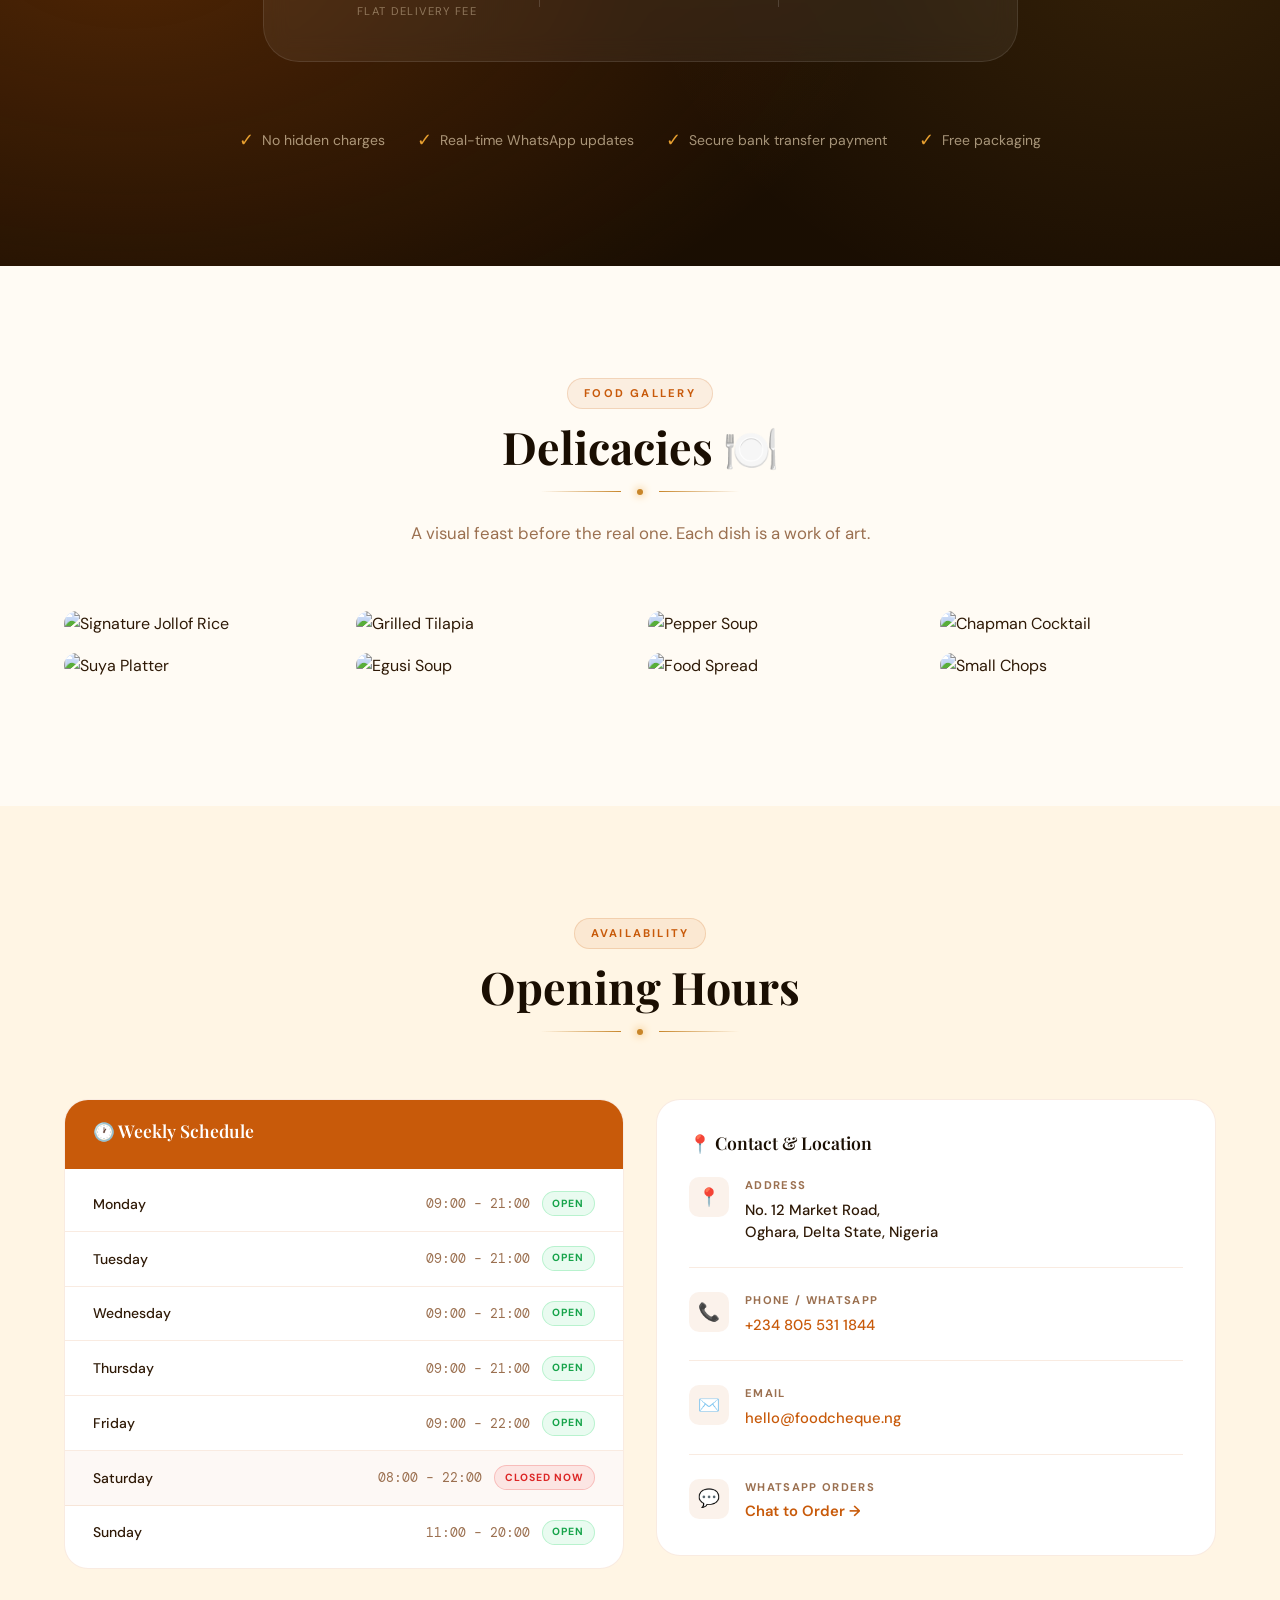
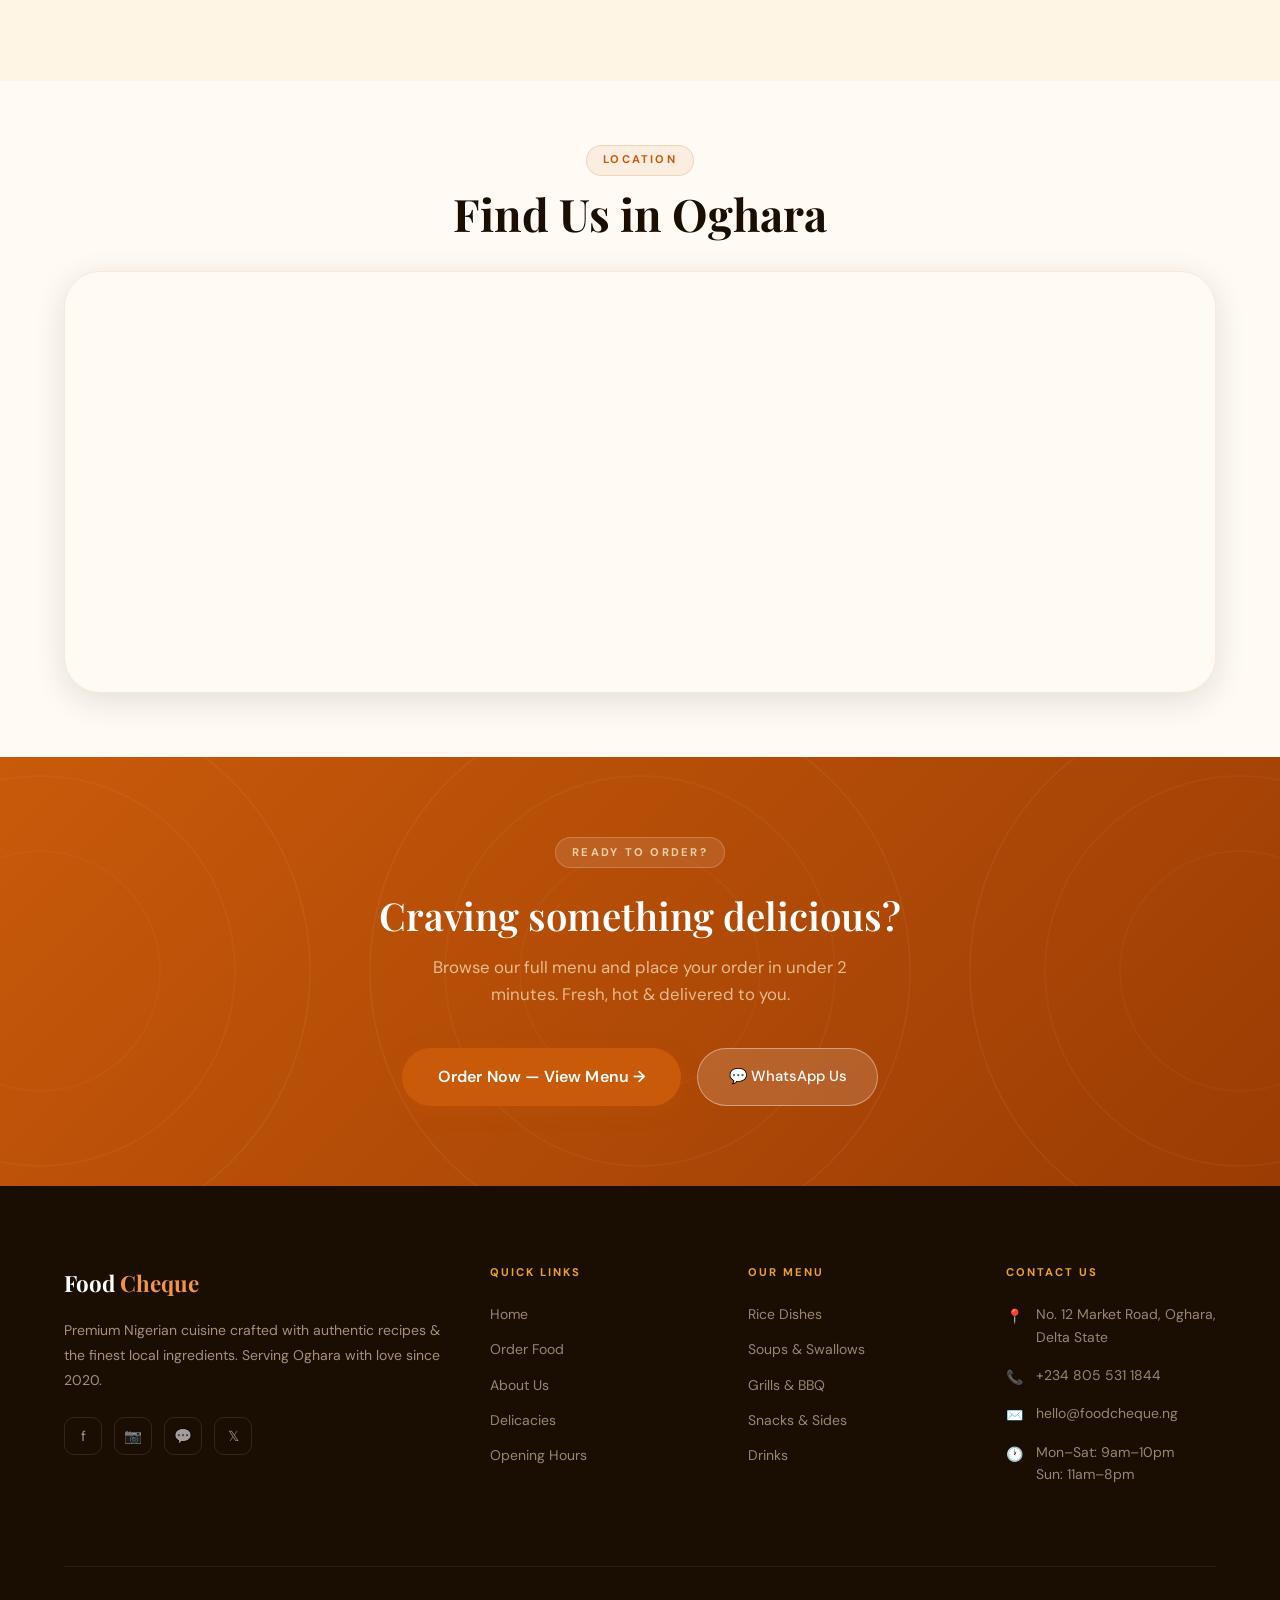
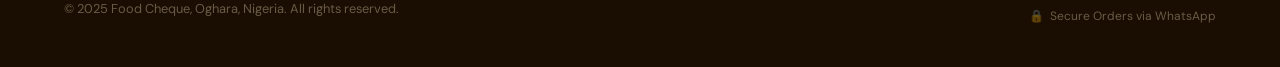
==== commit 33a20e04: "install Banner" ====
--- a/index.html
+++ b/index.html
@@ -619,17 +619,27 @@
 </footer>
 
 <!-- ── PWA Install Banner ─────────────────────────────────── -->
-<div class="install-banner" id="installBanner" role="banner" aria-label="Install App">
-  <div class="install-banner-content">
-    <div class="install-icon">🍽️</div>
-    <div>
-      <div class="install-title">Install Food Cheque</div>
-      <div class="install-sub">Add to home screen for quick access</div>
-    </div>
-  </div>
-  <div class="install-actions">
-    <button class="install-btn" id="installBtn">Install</button>
-    <button class="install-dismiss" id="dismissInstall" aria-label="Dismiss">✕</button>
+<!-- Premium Install Card -->
+<div class="fc-install-wrap" id="installBanner" aria-label="Install Food Cheque App">
+  <div class="fc-install-card">
+
+    <button class="fc-install-close" id="dismissInstall" aria-label="Dismiss">
+      ✕
+    </button>
+
+    <div class="fc-install-top">
+      <div class="fc-install-icon">FC</div>
+
+      <div class="fc-install-meta">
+        <h4>Food Cheque</h4>
+        <p>Quick ordering • Faster checkout • Home screen access</p>
+      </div>
+    </div>
+
+    <div class="fc-install-actions">
+      <button class="fc-install-btn" id="installBtn">Add App</button>
+    </div>
+
   </div>
 </div>
 
--- a/css/style.css
+++ b/css/style.css
@@ -690,111 +690,132 @@
   to   { opacity: 0; transform: translateY(-8px) scale(0.95); }
 }
 
-/* ── Install Banner ── */
-.install-banner {
-  position: fixed;
-  bottom: 0; left: 0; right: 0;
-  z-index: 8888;
-  background: var(--dark-2);
-  border-top: 1px solid rgba(255,255,255,0.1);
-  padding: 1rem 1.5rem;
-  display: flex;
-  align-items: center;
-  gap: 1rem;
-  justify-content: space-between;
-  transform: translateY(100%);
-  transition: transform 0.5s cubic-bezier(0.4, 0, 0.2, 1);
-}
- 
-.install-banner.visible { transform: translateY(0); }
- 
-.install-banner-content {
-  display: flex;
-  align-items: center;
-  gap: 0.75rem;
-}
- 
-.install-icon {
-  width: 40px; height: 40px;
-  background: var(--primary);
-  border-radius: 10px;
-  display: flex;
-  align-items: center;
-  justify-content: center;
-  font-size: 1.2rem;
-  flex-shrink: 0;
-}
- 
-.install-title {
-  font-weight: 600;
-  font-size: 0.875rem;
-  color: white;
-}
- 
-.install-sub {
-  font-size: 0.75rem;
-  color: rgba(255,235,200,0.5);
-}
- 
-.install-actions {
-  display: flex;
-  gap: 0.5rem;
-  align-items: center;
-}
- 
-.install-btn {
-  background: var(--primary);
-  color: white;
-  padding: 0.5rem 1rem;
-  border-radius: 8px;
-  font-size: 0.8rem;
-  font-weight: 600;
-  border: none;
-  cursor: pointer;
-  transition: var(--transition-fast);
-}
- 
-.install-btn:hover { background: var(--primary-h); }
- 
-.install-dismiss {
-  color: rgba(255,235,200,0.4);
-  font-size: 0.8rem;
-  padding: 0.5rem;
-  border: none;
-  background: none;
-  cursor: pointer;
-}
- 
-/* ── Desktop Navbar Install Button ── */
-.nav-install-btn {
-  display: inline-flex;
-  align-items: center;
-  gap: 0.45rem;
-  background: rgba(200, 90, 10, 0.09);
-  color: var(--primary);
-  border: 1.5px solid rgba(200, 90, 10, 0.25);
-  padding: 0.5rem 1.1rem;
-  border-radius: 100px;
-  font-size: 0.8rem;
-  font-weight: 600;
-  cursor: pointer;
-  transition: var(--transition-fast);
-  white-space: nowrap;
-  font-family: var(--font-body);
-  animation: fadeSlideDown 0.5s cubic-bezier(0.34,1.56,0.64,1) both;
-}
- 
-@keyframes fadeSlideDown {
-  from { opacity: 0; transform: translateY(-8px); }
-  to   { opacity: 1; transform: translateY(0); }
-}
- 
-.nav-install-btn:hover {
-  background: var(--primary);
-  color: white;
-  border-color: var(--primary);
-  box-shadow: 0 4px 16px rgba(200,90,10,0.28);
-  transform: translateY(-1px);
+/* ───────────────────────────── */
+/* Premium Install Banner */
+/* ───────────────────────────── */
+
+.fc-install-wrap{
+  position:fixed;
+  left:14px;
+  right:14px;
+  bottom:18px;
+  z-index:9999;
+
+  opacity:0;
+  visibility:hidden;
+  transform:translateY(30px) scale(.96);
+  transition:all .45s cubic-bezier(.22,1,.36,1);
+}
+
+.fc-install-wrap.visible{
+  opacity:1;
+  visibility:visible;
+  transform:translateY(0) scale(1);
+}
+
+.fc-install-card{
+  background:rgba(255,251,244,.88);
+  backdrop-filter:blur(18px);
+  -webkit-backdrop-filter:blur(18px);
+
+  border:1px solid rgba(255,255,255,.65);
+  box-shadow:0 20px 60px rgba(0,0,0,.14);
+
+  border-radius:26px;
+  padding:18px;
+  position:relative;
+}
+
+.fc-install-top{
+  display:flex;
+  gap:14px;
+  align-items:center;
+}
+
+.fc-install-icon{
+  width:62px;
+  height:62px;
+  border-radius:18px;
+  background:linear-gradient(135deg,var(--primary),var(--primary-h));
+  color:#fff;
+  display:flex;
+  align-items:center;
+  justify-content:center;
+  font-weight:800;
+  font-size:1.3rem;
+  box-shadow:var(--shadow-warm);
+  flex-shrink:0;
+}
+
+.fc-install-meta h4{
+  margin:0;
+  font-size:1rem;
+  color:var(--dark);
+  font-weight:800;
+}
+
+.fc-install-meta p{
+  margin:4px 0 0;
+  font-size:.82rem;
+  line-height:1.45;
+  color:var(--text-muted);
+}
+
+.fc-install-actions{
+  margin-top:16px;
+}
+
+.fc-install-btn{
+  width:100%;
+  border:none;
+  cursor:pointer;
+  border-radius:16px;
+  padding:14px;
+  font-weight:800;
+  font-size:.95rem;
+  color:#fff;
+  background:linear-gradient(135deg,var(--primary),var(--primary-h));
+  transition:.25s ease;
+}
+
+.fc-install-btn:hover{
+  transform:translateY(-1px);
+  box-shadow:var(--shadow-warm);
+}
+
+.fc-install-close{
+  position:absolute;
+  top:10px;
+  right:10px;
+  width:30px;
+  height:30px;
+  border:none;
+  border-radius:50%;
+  background:rgba(0,0,0,.05);
+  cursor:pointer;
+  color:#666;
+  font-size:.8rem;
+}
+
+/* Desktop smaller width */
+@media(min-width:992px){
+  .fc-install-wrap{
+    width:390px;
+    right:24px;
+    left:auto;
+  }
+}
+
+/* Tiny phones */
+@media(max-width:390px){
+  .fc-install-card{
+    padding:16px;
+  }
+
+  .fc-install-icon{
+    width:56px;
+    height:56px;
+  }
 }
  
 /* When navbar is NOT scrolled on landing (dark hero), invert colours */
